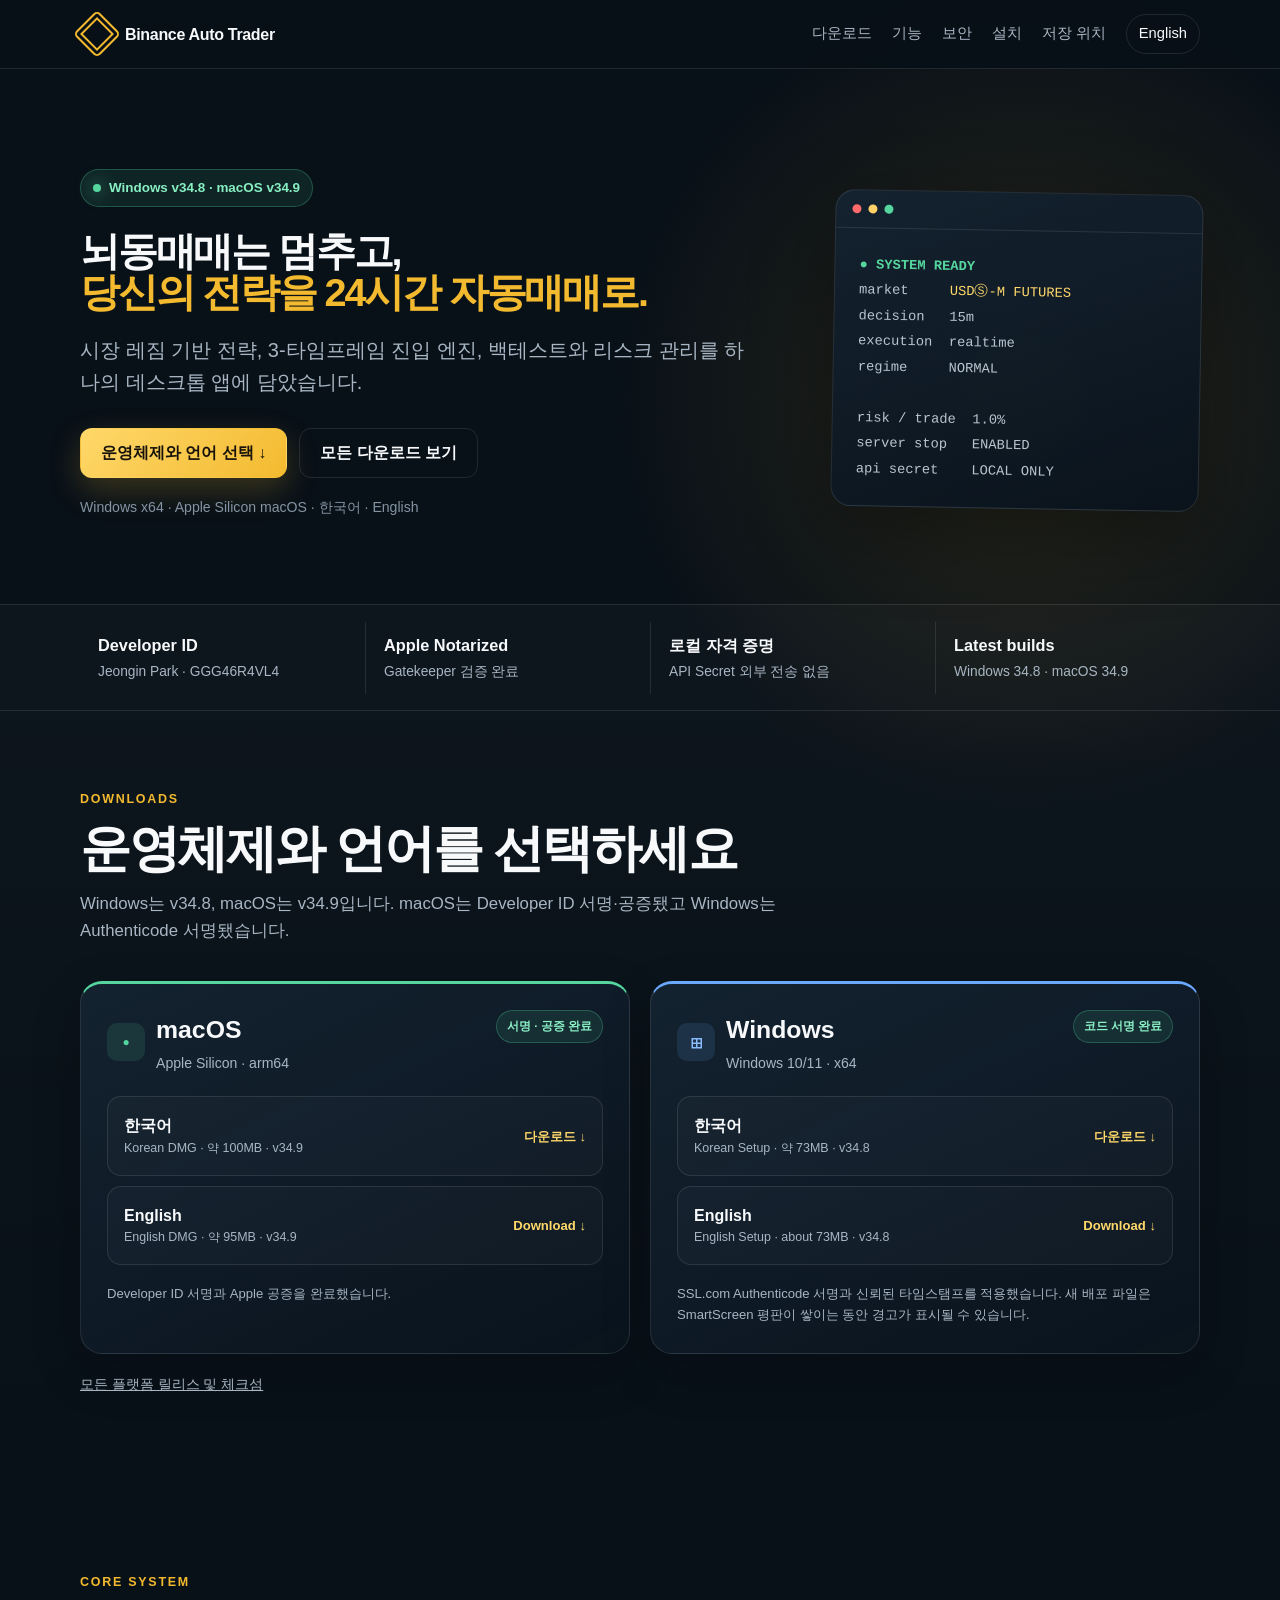
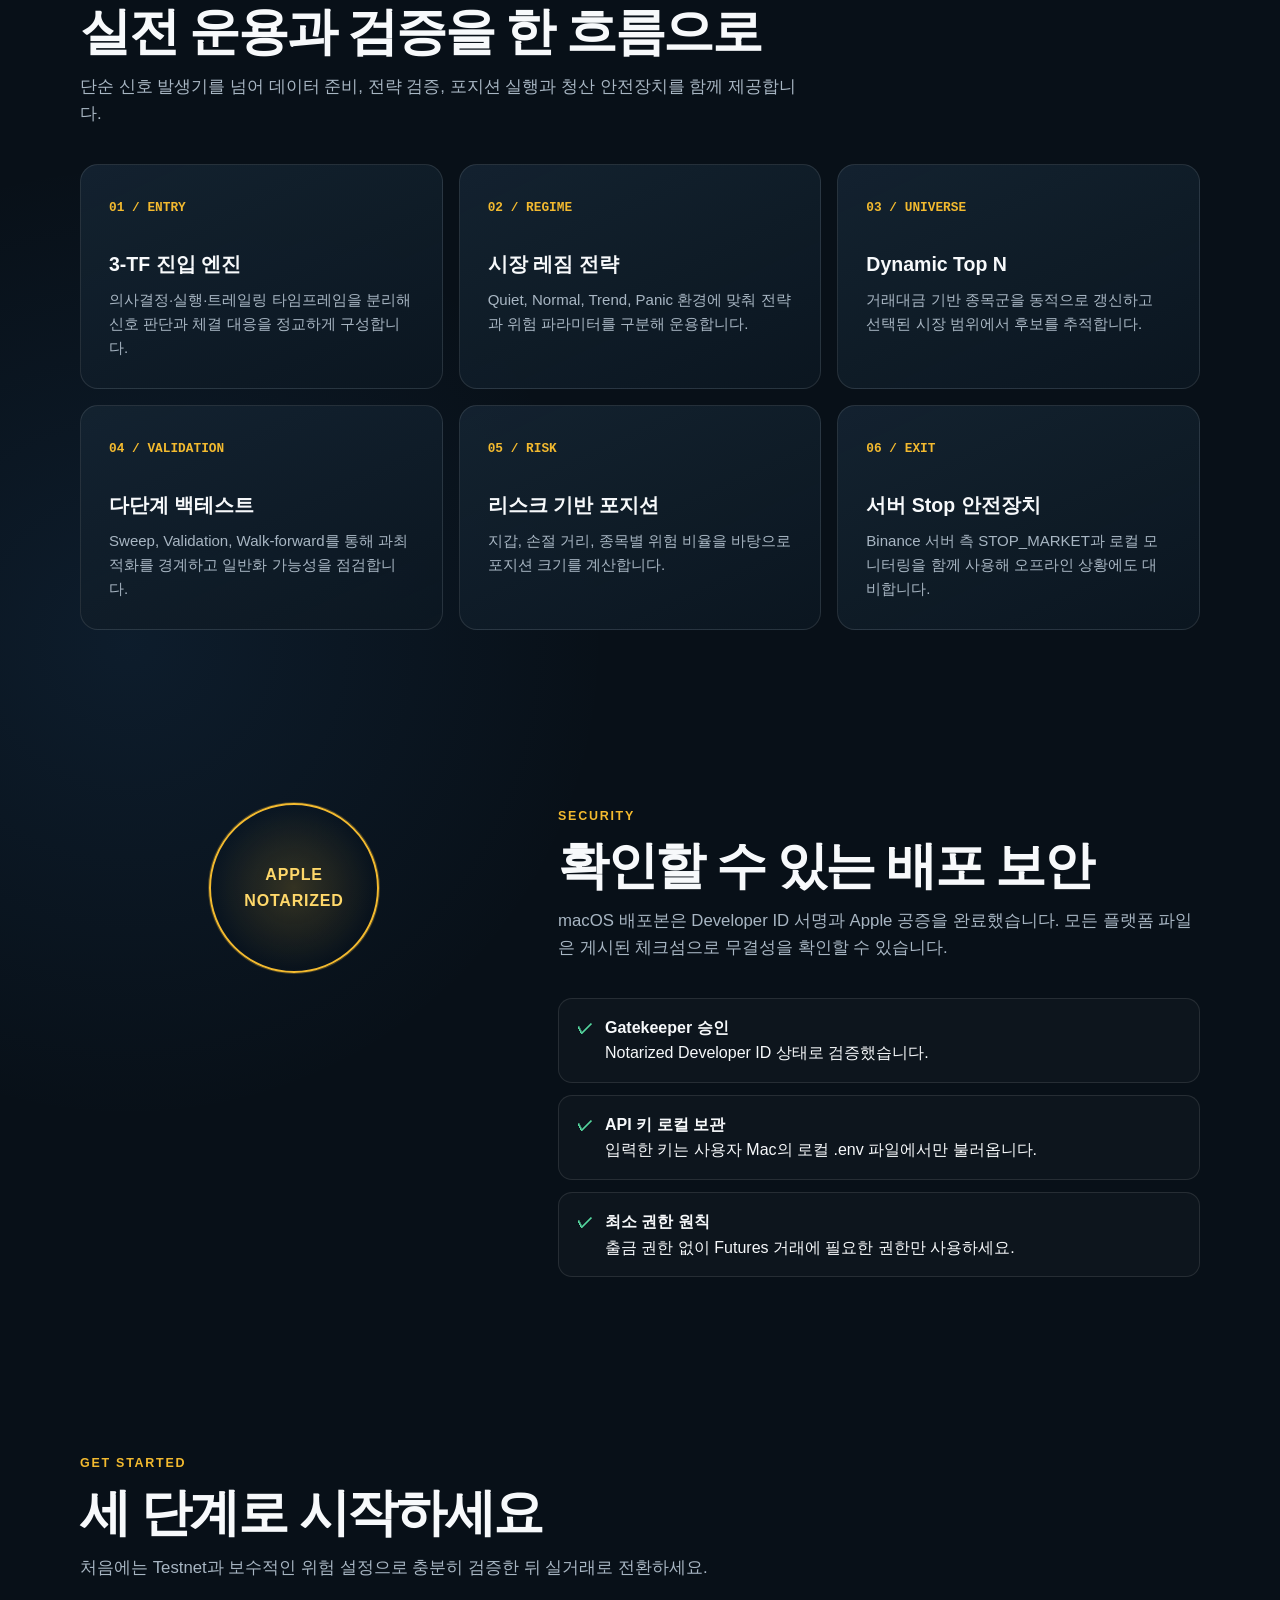
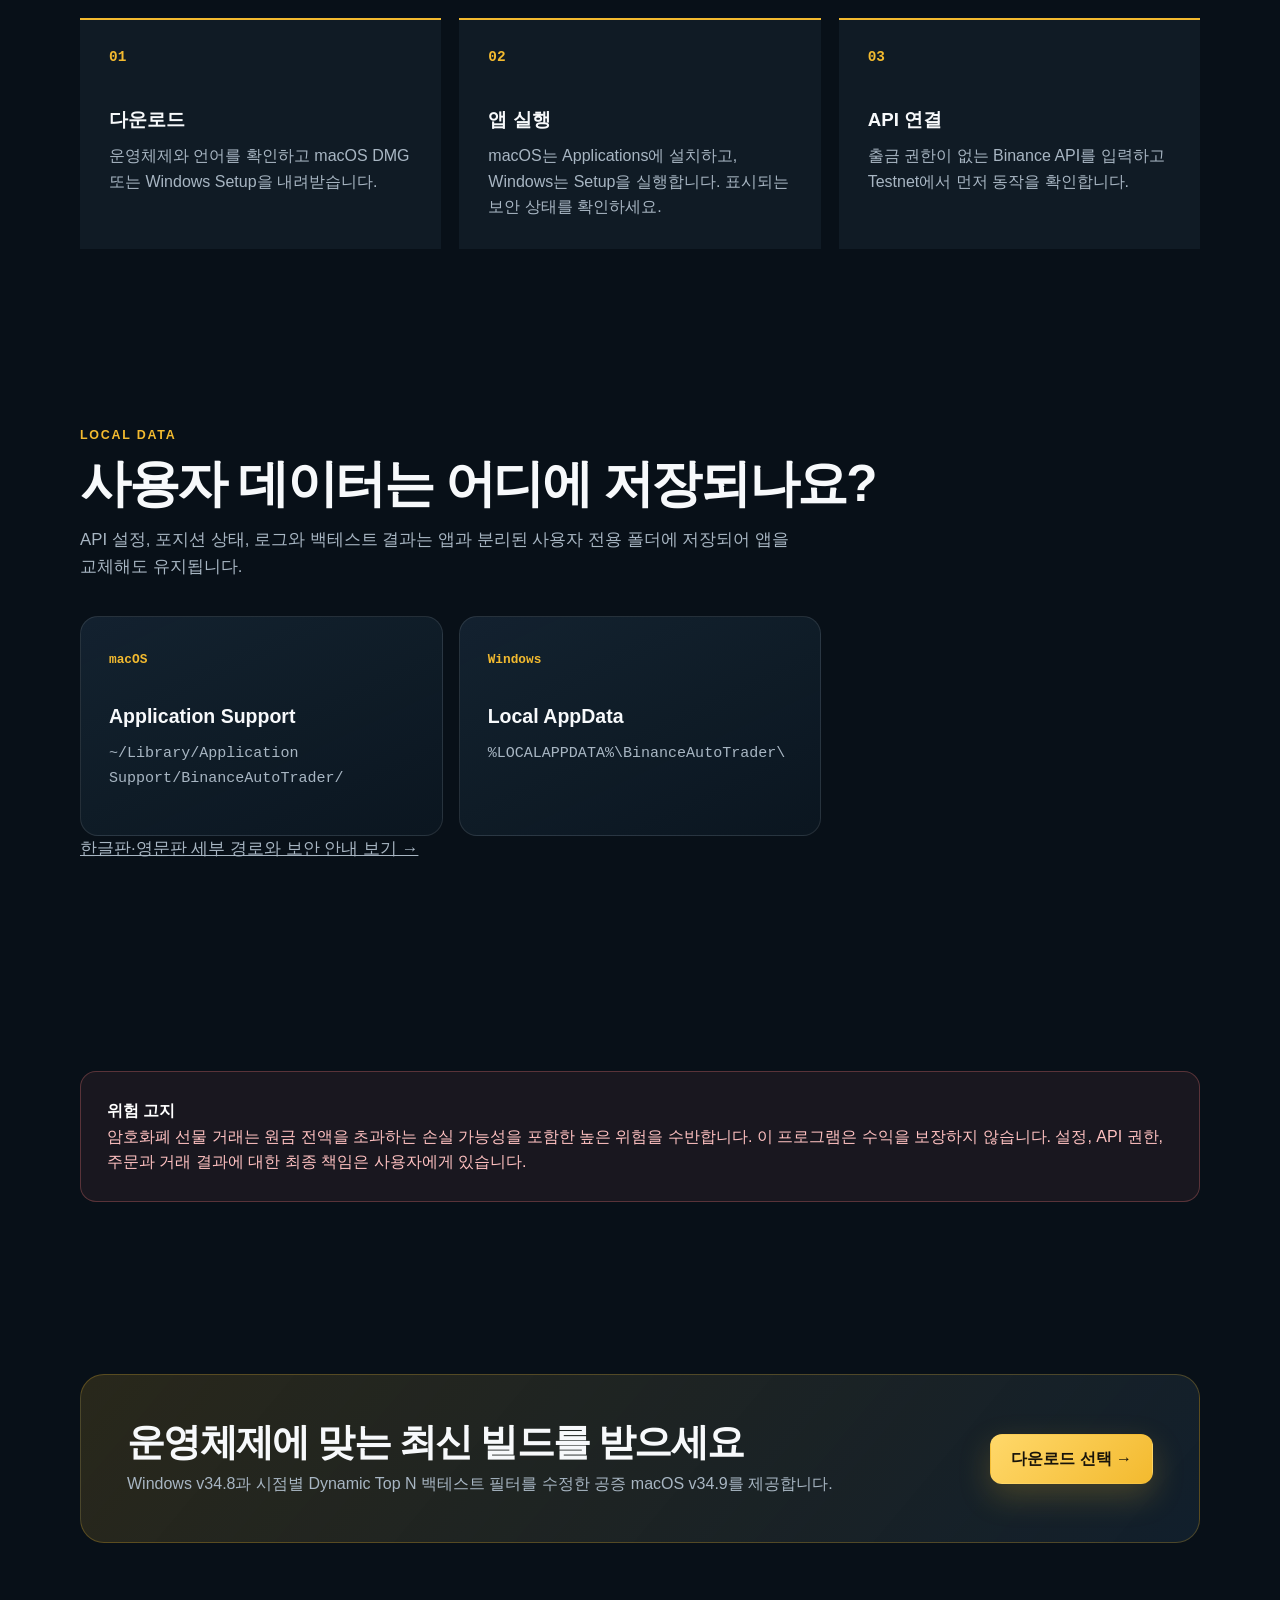
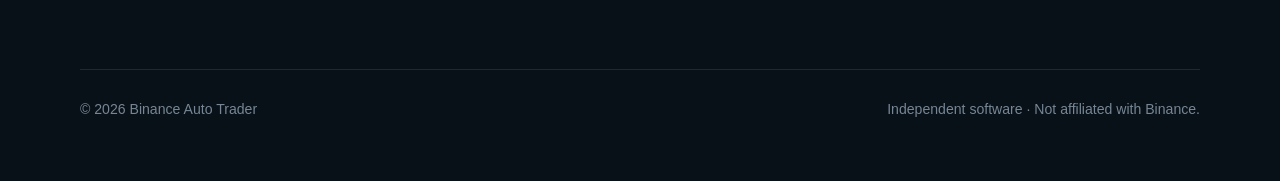
==== docs/index.html @ 6f9cfeb4 "Publish v34.9 macOS release metadata" ====
<!doctype html>
<html lang="ko">
<head>
  <meta charset="utf-8">
  <meta name="viewport" content="width=device-width,initial-scale=1">
  <meta name="description" content="Binance Auto Trader Windows v34.8과 Apple 공증 macOS v34.9를 한국어·영어 버전으로 다운로드하세요.">
  <meta name="theme-color" content="#081018">
  <title>Binance Auto Trader — Windows &amp; macOS</title>
  <link rel="stylesheet" href="styles.css">
</head>
<body>
  <nav class="nav" aria-label="주요 메뉴"><div class="wrap nav-inner">
    <a class="brand" href="#top"><span class="mark" aria-hidden="true"></span><span>Binance Auto Trader</span></a>
    <div class="nav-links"><a href="#downloads">다운로드</a><a href="#features">기능</a><a href="#security">보안</a><a href="#install">설치</a><a href="#storage">저장 위치</a><a class="lang" href="en/" lang="en">English</a></div>
  </div></nav>
  <main id="top">
    <header class="hero"><div class="wrap hero-grid">
      <div>
        <span class="eyebrow"><span class="dot"></span>Windows v34.8 · macOS v34.9</span>
        <h1><span class="headline-line">뇌동매매는 멈추고,</span><br><span class="gold headline-line">당신의 전략을 24시간 자동매매로.</span></h1>
        <p class="lead">시장 레짐 기반 전략, 3-타임프레임 진입 엔진, 백테스트와 리스크 관리를 하나의 데스크톱 앱에 담았습니다.</p>
        <div class="actions">
          <a class="button primary" href="#downloads">운영체제와 언어 선택 ↓</a>
          <a class="button" href="https://github.com/jump-david/binance-auto-trader/releases/latest">모든 다운로드 보기</a>
        </div>
        <p class="meta">Windows x64 · Apple Silicon macOS · 한국어 · English</p>
      </div>
      <div class="terminal" aria-label="자동매매 상태 예시">
        <div class="terminal-head"><i></i><i></i><i></i></div>
        <div class="terminal-body">
          <div><strong>● SYSTEM READY</strong></div>
          <div>market&nbsp;&nbsp;&nbsp;&nbsp; <span class="coin">USDⓈ-M FUTURES</span></div>
          <div>decision&nbsp;&nbsp; 15m</div><div>execution&nbsp; realtime</div><div>regime&nbsp;&nbsp;&nbsp;&nbsp; NORMAL</div><br>
          <div>risk / trade&nbsp; 1.0%</div><div>server stop&nbsp;&nbsp; ENABLED</div><div>api secret&nbsp;&nbsp;&nbsp; LOCAL ONLY</div>
        </div>
      </div>
    </div></header>
    <div class="trust"><div class="wrap trust-grid">
      <div class="trust-item"><b>Developer ID</b><span>Jeongin Park · GGG46R4VL4</span></div>
      <div class="trust-item"><b>Apple Notarized</b><span>Gatekeeper 검증 완료</span></div>
      <div class="trust-item"><b>로컬 자격 증명</b><span>API Secret 외부 전송 없음</span></div>
      <div class="trust-item"><b>Latest builds</b><span>Windows 34.8 · macOS 34.9</span></div>
    </div></div>
    <section id="downloads" class="downloads"><div class="wrap">
      <span class="section-kicker">Downloads</span><h2>운영체제와 언어를 선택하세요</h2>
      <p class="section-lead">Windows는 v34.8, macOS는 v34.9입니다. macOS는 Developer ID 서명·공증됐고 Windows는 Authenticode 서명됐습니다.</p>
      <div class="platform-grid">
        <article class="platform-card platform-macos">
          <div class="platform-heading"><div><span class="platform-icon" aria-hidden="true">●</span><h3>macOS</h3><p>Apple Silicon · arm64</p></div><span class="status-badge verified">서명 · 공증 완료</span></div>
          <div class="download-options">
            <a class="download-option" href="https://github.com/jump-david/binance-auto-trader/releases/download/v34.9/BinanceAutoTrader-v34.9-Korean-macOS-arm64.dmg"><span><b>한국어</b><small>Korean DMG · 약 100MB · v34.9</small></span><strong>다운로드 ↓</strong></a>
            <a class="download-option" href="https://github.com/jump-david/binance-auto-trader/releases/download/v34.9/BinanceAutoTrader-v34.9-English-macOS-arm64.dmg"><span><b>English</b><small>English DMG · 약 95MB · v34.9</small></span><strong>Download ↓</strong></a>
          </div>
          <p class="platform-note">Developer ID 서명과 Apple 공증을 완료했습니다.</p>
        </article>
        <article class="platform-card platform-windows">
          <div class="platform-heading"><div><span class="platform-icon windows" aria-hidden="true">⊞</span><h3>Windows</h3><p>Windows 10/11 · x64</p></div><span class="status-badge verified">코드 서명 완료</span></div>
          <div class="download-options">
            <a class="download-option" href="https://github.com/jump-david/binance-auto-trader/releases/download/v34.8/BinanceAutoTrader-v34.8-Korean-Windows-x64-Setup.exe"><span><b>한국어</b><small>Korean Setup · 약 73MB · v34.8</small></span><strong>다운로드 ↓</strong></a>
            <a class="download-option" href="https://github.com/jump-david/binance-auto-trader/releases/download/v34.8/BinanceAutoTrader-v34.8-English-Windows-x64-Setup.exe"><span><b>English</b><small>English Setup · about 73MB · v34.8</small></span><strong>Download ↓</strong></a>
          </div>
          <p class="platform-note">SSL.com Authenticode 서명과 신뢰된 타임스탬프를 적용했습니다. 새 배포 파일은 SmartScreen 평판이 쌓이는 동안 경고가 표시될 수 있습니다.</p>
        </article>
      </div>
      <div class="download-footer"><a href="https://github.com/jump-david/binance-auto-trader/releases">모든 플랫폼 릴리스 및 체크섬</a></div>
    </div></section>
    <section id="features"><div class="wrap">
      <span class="section-kicker">Core system</span><h2>실전 운용과 검증을 한 흐름으로</h2>
      <p class="section-lead">단순 신호 발생기를 넘어 데이터 준비, 전략 검증, 포지션 실행과 청산 안전장치를 함께 제공합니다.</p>
      <div class="cards">
        <article class="card"><span class="card-num">01 / ENTRY</span><h3>3-TF 진입 엔진</h3><p>의사결정·실행·트레일링 타임프레임을 분리해 신호 판단과 체결 대응을 정교하게 구성합니다.</p></article>
        <article class="card"><span class="card-num">02 / REGIME</span><h3>시장 레짐 전략</h3><p>Quiet, Normal, Trend, Panic 환경에 맞춰 전략과 위험 파라미터를 구분해 운용합니다.</p></article>
        <article class="card"><span class="card-num">03 / UNIVERSE</span><h3>Dynamic Top N</h3><p>거래대금 기반 종목군을 동적으로 갱신하고 선택된 시장 범위에서 후보를 추적합니다.</p></article>
        <article class="card"><span class="card-num">04 / VALIDATION</span><h3>다단계 백테스트</h3><p>Sweep, Validation, Walk-forward를 통해 과최적화를 경계하고 일반화 가능성을 점검합니다.</p></article>
        <article class="card"><span class="card-num">05 / RISK</span><h3>리스크 기반 포지션</h3><p>지갑, 손절 거리, 종목별 위험 비율을 바탕으로 포지션 크기를 계산합니다.</p></article>
        <article class="card"><span class="card-num">06 / EXIT</span><h3>서버 Stop 안전장치</h3><p>Binance 서버 측 STOP_MARKET과 로컬 모니터링을 함께 사용해 오프라인 상황에도 대비합니다.</p></article>
      </div>
    </div></section>
    <section id="security"><div class="wrap security">
      <div class="seal"><div class="seal-inner">APPLE<br>NOTARIZED</div></div>
      <div><span class="section-kicker">Security</span><h2>확인할 수 있는 배포 보안</h2><p class="section-lead">macOS 배포본은 Developer ID 서명과 Apple 공증을 완료했습니다. 모든 플랫폼 파일은 게시된 체크섬으로 무결성을 확인할 수 있습니다.</p>
        <div class="check-list">
          <div class="check"><b>✓</b><div><strong>Gatekeeper 승인</strong><br><span>Notarized Developer ID 상태로 검증했습니다.</span></div></div>
          <div class="check"><b>✓</b><div><strong>API 키 로컬 보관</strong><br><span>입력한 키는 사용자 Mac의 로컬 .env 파일에서만 불러옵니다.</span></div></div>
          <div class="check"><b>✓</b><div><strong>최소 권한 원칙</strong><br><span>출금 권한 없이 Futures 거래에 필요한 권한만 사용하세요.</span></div></div>
        </div>
      </div>
    </div></section>
    <section id="install"><div class="wrap">
      <span class="section-kicker">Get started</span><h2>세 단계로 시작하세요</h2><p class="section-lead">처음에는 Testnet과 보수적인 위험 설정으로 충분히 검증한 뒤 실거래로 전환하세요.</p>
      <div class="steps">
        <article class="step"><h3>다운로드</h3><p>운영체제와 언어를 확인하고 macOS DMG 또는 Windows Setup을 내려받습니다.</p></article>
        <article class="step"><h3>앱 실행</h3><p>macOS는 Applications에 설치하고, Windows는 Setup을 실행합니다. 표시되는 보안 상태를 확인하세요.</p></article>
        <article class="step"><h3>API 연결</h3><p>출금 권한이 없는 Binance API를 입력하고 Testnet에서 먼저 동작을 확인합니다.</p></article>
      </div>
    </div></section>
    <section id="storage"><div class="wrap"><span class="section-kicker">Local data</span><h2>사용자 데이터는 어디에 저장되나요?</h2><p class="section-lead">API 설정, 포지션 상태, 로그와 백테스트 결과는 앱과 분리된 사용자 전용 폴더에 저장되어 앱을 교체해도 유지됩니다.</p><div class="cards"><article class="card"><span class="card-num">macOS</span><h3>Application Support</h3><p><code>~/Library/Application Support/BinanceAutoTrader/</code></p></article><article class="card"><span class="card-num">Windows</span><h3>Local AppData</h3><p><code>%LOCALAPPDATA%\BinanceAutoTrader\</code></p></article></div><p class="section-lead"><a href="https://github.com/jump-david/binance-auto-trader/blob/main/STORAGE_GUIDE.md">한글판·영문판 세부 경로와 보안 안내 보기 →</a></p></div></section>
    <section><div class="wrap"><div class="warning"><b>위험 고지</b><br>암호화폐 선물 거래는 원금 전액을 초과하는 손실 가능성을 포함한 높은 위험을 수반합니다. 이 프로그램은 수익을 보장하지 않습니다. 설정, API 권한, 주문과 거래 결과에 대한 최종 책임은 사용자에게 있습니다.</div></div></section>
    <section><div class="wrap cta"><div><h2>운영체제에 맞는 최신 빌드를 받으세요</h2><p>Windows v34.8과 시점별 Dynamic Top N 백테스트 필터를 수정한 공증 macOS v34.9를 제공합니다.</p></div><a class="button primary" href="#downloads">다운로드 선택 →</a></div></section>
  </main>
  <footer><div class="wrap footer-inner"><span>© 2026 Binance Auto Trader</span><span>Independent software · Not affiliated with Binance.</span></div></footer>
</body></html>
---- docs/styles.css ----
:root {
  --bg: #081018;
  --surface: #101b25;
  --surface-2: #142331;
  --line: rgba(255,255,255,.10);
  --text: #f7f9fb;
  --muted: #a8b6c3;
  --gold: #f3ba2f;
  --gold-2: #ffd86a;
  --green: #55d69e;
  --danger: #ff7b7b;
  --shadow: 0 24px 80px rgba(0,0,0,.35);
}
* { box-sizing: border-box; }
html { scroll-behavior: smooth; }
body {
  margin: 0;
  background:
    radial-gradient(circle at 80% 8%, rgba(243,186,47,.14), transparent 26rem),
    radial-gradient(circle at 10% 45%, rgba(60,140,220,.10), transparent 30rem),
    var(--bg);
  color: var(--text);
  font-family: Inter, Pretendard, -apple-system, BlinkMacSystemFont, "Segoe UI", sans-serif;
  line-height: 1.6;
}
a { color: inherit; }
.wrap { width: min(1120px, calc(100% - 40px)); margin: 0 auto; }
.nav {
  position: sticky; top: 0; z-index: 20;
  backdrop-filter: blur(18px);
  background: rgba(8,16,24,.78);
  border-bottom: 1px solid var(--line);
}
.nav-inner { min-height: 68px; display: flex; align-items: center; justify-content: space-between; gap: 24px; }
.brand { display: flex; align-items: center; gap: 11px; text-decoration: none; font-weight: 800; letter-spacing: -.02em; }
.mark { width: 34px; height: 34px; display: grid; place-items: center; transform: rotate(45deg); border: 7px double var(--gold); border-radius: 5px; }
.brand span:last-child { transform: translateY(1px); }
.nav-links { display: flex; align-items: center; gap: 20px; color: var(--muted); font-size: .92rem; }
.nav-links a { text-decoration: none; }
.nav-links a:hover { color: var(--text); }
.lang { padding: 7px 12px; border: 1px solid var(--line); border-radius: 999px; color: var(--text) !important; }
.hero { padding: 100px 0 72px; }
.hero-grid { display: grid; grid-template-columns: 1.3fr .7fr; align-items: center; gap: 70px; }
.eyebrow { display: inline-flex; align-items: center; gap: 8px; padding: 7px 12px; border-radius: 999px; background: rgba(85,214,158,.10); border: 1px solid rgba(85,214,158,.28); color: #87efc2; font-weight: 700; font-size: .84rem; }
.dot { width: 8px; height: 8px; border-radius: 50%; background: var(--green); box-shadow: 0 0 18px var(--green); }
h1 { max-width: 760px; margin: 24px 0 20px; font-size: clamp(1.9rem, 3.1vw, 2.7rem); line-height: 1.05; letter-spacing: -.055em; }
.headline-line { white-space: nowrap; }
.gold { color: var(--gold); }
.lead { max-width: 670px; margin: 0 0 30px; color: var(--muted); font-size: clamp(1.05rem, 2vw, 1.25rem); }
.actions { display: flex; flex-wrap: wrap; gap: 12px; }
.button { display: inline-flex; align-items: center; justify-content: center; gap: 9px; min-height: 50px; padding: 0 20px; border-radius: 12px; border: 1px solid var(--line); text-decoration: none; font-weight: 800; transition: transform .18s ease, border-color .18s ease; }
.button:hover { transform: translateY(-2px); border-color: rgba(255,255,255,.28); }
.button.primary { background: linear-gradient(135deg, var(--gold-2), var(--gold)); color: #17130a; border-color: transparent; box-shadow: 0 12px 32px rgba(243,186,47,.22); }
.meta { margin-top: 18px; color: #8494a3; font-size: .88rem; }
.terminal { border: 1px solid var(--line); border-radius: 20px; background: linear-gradient(160deg, rgba(20,35,49,.95), rgba(10,19,28,.95)); box-shadow: var(--shadow); overflow: hidden; transform: rotate(1deg); }
.terminal-head { display: flex; align-items: center; gap: 7px; padding: 14px 16px; border-bottom: 1px solid var(--line); }
.terminal-head i { width: 9px; height: 9px; border-radius: 50%; background: #526270; }
.terminal-head i:first-child { background: #ff6b6b; }
.terminal-head i:nth-child(2) { background: #ffd166; }
.terminal-head i:nth-child(3) { background: #55d69e; }
.terminal-body { padding: 24px; color: #b8c5d0; font: 500 .86rem/1.85 ui-monospace, SFMono-Regular, Menlo, monospace; }
.terminal-body strong { color: var(--green); }
.terminal-body .coin { color: var(--gold-2); }
.trust { border-block: 1px solid var(--line); background: rgba(255,255,255,.018); }
.trust-grid { min-height: 105px; display: grid; grid-template-columns: repeat(4,1fr); align-items: center; gap: 20px; }
.trust-item { padding: 10px 18px; border-left: 1px solid var(--line); }
.trust-item:first-child { border-left: 0; }
.trust-item b { display: block; font-size: 1.02rem; }
.trust-item span { color: var(--muted); font-size: .86rem; }
section { padding: 86px 0; }
.downloads { padding-top: 74px; background: linear-gradient(180deg, rgba(255,255,255,.018), transparent); }
.platform-grid { display: grid; grid-template-columns: repeat(2, minmax(0, 1fr)); gap: 20px; }
.platform-card { padding: 26px; border: 1px solid var(--line); border-radius: 22px; background: linear-gradient(155deg, rgba(20,35,49,.98), rgba(10,20,29,.94)); box-shadow: 0 18px 50px rgba(0,0,0,.2); }
.platform-macos { border-top: 3px solid var(--green); }
.platform-windows { border-top: 3px solid #69a9ff; }
.platform-heading { display: flex; align-items: flex-start; justify-content: space-between; gap: 16px; margin-bottom: 22px; }
.platform-heading > div { display: grid; grid-template-columns: auto 1fr; column-gap: 11px; align-items: center; }
.platform-heading h3 { margin: 0; font-size: 1.55rem; }
.platform-heading p { grid-column: 2; margin: 2px 0 0; color: var(--muted); font-size: .88rem; }
.platform-icon { display: grid; place-items: center; width: 38px; height: 38px; grid-row: 1 / 3; border-radius: 10px; background: rgba(85,214,158,.12); color: var(--green); font-size: .75rem; }
.platform-icon.windows { background: rgba(105,169,255,.12); color: #89bcff; font-size: 1.5rem; }
.status-badge { flex: none; padding: 6px 10px; border-radius: 999px; font-size: .73rem; font-weight: 900; white-space: nowrap; }
.status-badge.verified { color: #8cf1c6; background: rgba(85,214,158,.10); border: 1px solid rgba(85,214,158,.28); }
.status-badge.unsigned { color: #ffd0a3; background: rgba(255,159,67,.10); border: 1px solid rgba(255,159,67,.30); }
.download-options { display: grid; gap: 10px; }
.download-option { display: flex; align-items: center; justify-content: space-between; gap: 18px; padding: 16px; border: 1px solid var(--line); border-radius: 14px; background: rgba(255,255,255,.025); text-decoration: none; transition: transform .18s ease, border-color .18s ease, background .18s ease; }
.download-option:hover { transform: translateY(-2px); border-color: rgba(243,186,47,.48); background: rgba(243,186,47,.055); }
.download-option span { display: grid; }
.download-option b { font-size: 1rem; }
.download-option small { color: var(--muted); font-size: .78rem; }
.download-option strong { color: var(--gold-2); font-size: .82rem; white-space: nowrap; }
.platform-note { min-height: 44px; margin: 18px 0 0; color: var(--muted); font-size: .82rem; }
.platform-note.warning-note { color: #ffc792; }
.download-footer { display: flex; flex-wrap: wrap; gap: 10px 22px; margin-top: 20px; color: var(--muted); font-size: .86rem; }
.download-footer a:hover { color: var(--text); }
.section-kicker { color: var(--gold); text-transform: uppercase; letter-spacing: .14em; font-size: .78rem; font-weight: 900; }
h2 { margin: 10px 0 15px; font-size: clamp(2rem, 4vw, 3.4rem); line-height: 1.08; letter-spacing: -.045em; }
.section-lead { max-width: 720px; margin: 0 0 36px; color: var(--muted); font-size: 1.05rem; }
.cards { display: grid; grid-template-columns: repeat(3, 1fr); gap: 16px; }
.card { min-height: 220px; padding: 28px; border: 1px solid var(--line); border-radius: 18px; background: linear-gradient(155deg, rgba(20,35,49,.95), rgba(12,23,33,.90)); }
.card-num { color: var(--gold); font: 800 .8rem ui-monospace, monospace; }
.card h3 { margin: 30px 0 8px; font-size: 1.22rem; }
.card p { margin: 0; color: var(--muted); font-size: .94rem; }
.security { display: grid; grid-template-columns: .8fr 1.2fr; gap: 50px; align-items: start; }
.seal { aspect-ratio: 1; max-width: 320px; display: grid; place-items: center; margin: 0 auto; border-radius: 50%; border: 1px solid rgba(243,186,47,.28); background: radial-gradient(circle, rgba(243,186,47,.18), transparent 68%); }
.seal-inner { width: 170px; height: 170px; display: grid; place-items: center; border: 2px solid var(--gold); border-radius: 50%; text-align: center; color: var(--gold-2); font-weight: 900; letter-spacing: .05em; }
.check-list { display: grid; gap: 12px; margin-top: 28px; }
.check { display: flex; align-items: flex-start; gap: 12px; padding: 16px 18px; border: 1px solid var(--line); border-radius: 14px; background: rgba(255,255,255,.025); }
.check b { color: var(--green); }
.steps { counter-reset: step; display: grid; grid-template-columns: repeat(3,1fr); gap: 18px; }
.step { position: relative; padding: 29px; border-top: 2px solid var(--gold); background: var(--surface); }
.step:before { counter-increment: step; content: "0" counter(step); display: block; margin-bottom: 40px; color: var(--gold); font: 800 .9rem ui-monospace, monospace; }
.step h3 { margin: 0 0 8px; }
.step p { margin: 0; color: var(--muted); }
.warning { padding: 26px; border: 1px solid rgba(255,123,123,.28); border-radius: 16px; background: rgba(255,123,123,.07); color: #ffc1c1; }
.warning b { color: #fff; }
.cta { padding: 46px; border: 1px solid rgba(243,186,47,.25); border-radius: 24px; background: linear-gradient(130deg, rgba(243,186,47,.14), rgba(20,35,49,.8)); display: flex; align-items: center; justify-content: space-between; gap: 30px; }
.cta h2 { margin: 0 0 8px; font-size: clamp(1.8rem,3vw,2.8rem); }
.cta p { margin: 0; color: var(--muted); }
footer { padding: 40px 0 60px; color: #768694; font-size: .88rem; }
.footer-inner { display: flex; justify-content: space-between; gap: 20px; border-top: 1px solid var(--line); padding-top: 28px; }
@media (max-width: 820px) {
  .nav-links a:not(.lang) { display: none; }
  .hero { padding-top: 72px; }
  h1 { font-size: clamp(1.6rem, 5vw, 2.4rem); }
  .hero-grid, .security, .platform-grid { grid-template-columns: 1fr; }
  .hero-grid { gap: 48px; }
  .terminal { max-width: 540px; }
  .trust-grid { grid-template-columns: repeat(2,1fr); padding: 18px 0; }
  .trust-item:nth-child(3) { border-left: 0; }
  .cards, .steps { grid-template-columns: 1fr; }
  .seal { max-width: 260px; }
  .cta, .footer-inner { align-items: flex-start; flex-direction: column; }
}
@media (max-width: 480px) {
  .wrap { width: min(100% - 26px, 1120px); }
  h1 { font-size: clamp(1rem, 4.9vw, 1.5rem); }
  .actions .button { width: 100%; }
  .platform-heading { display: grid; }
  .status-badge { justify-self: start; }
  .download-option { align-items: flex-start; flex-direction: column; gap: 8px; }
  .trust-grid { grid-template-columns: 1fr; }
  .trust-item, .trust-item:nth-child(3) { border-left: 0; border-top: 1px solid var(--line); }
  .trust-item:first-child { border-top: 0; }
  section { padding: 66px 0; }
  .cta { padding: 28px; }
}
@media (prefers-reduced-motion: reduce) { html { scroll-behavior: auto; } * { transition: none !important; } }
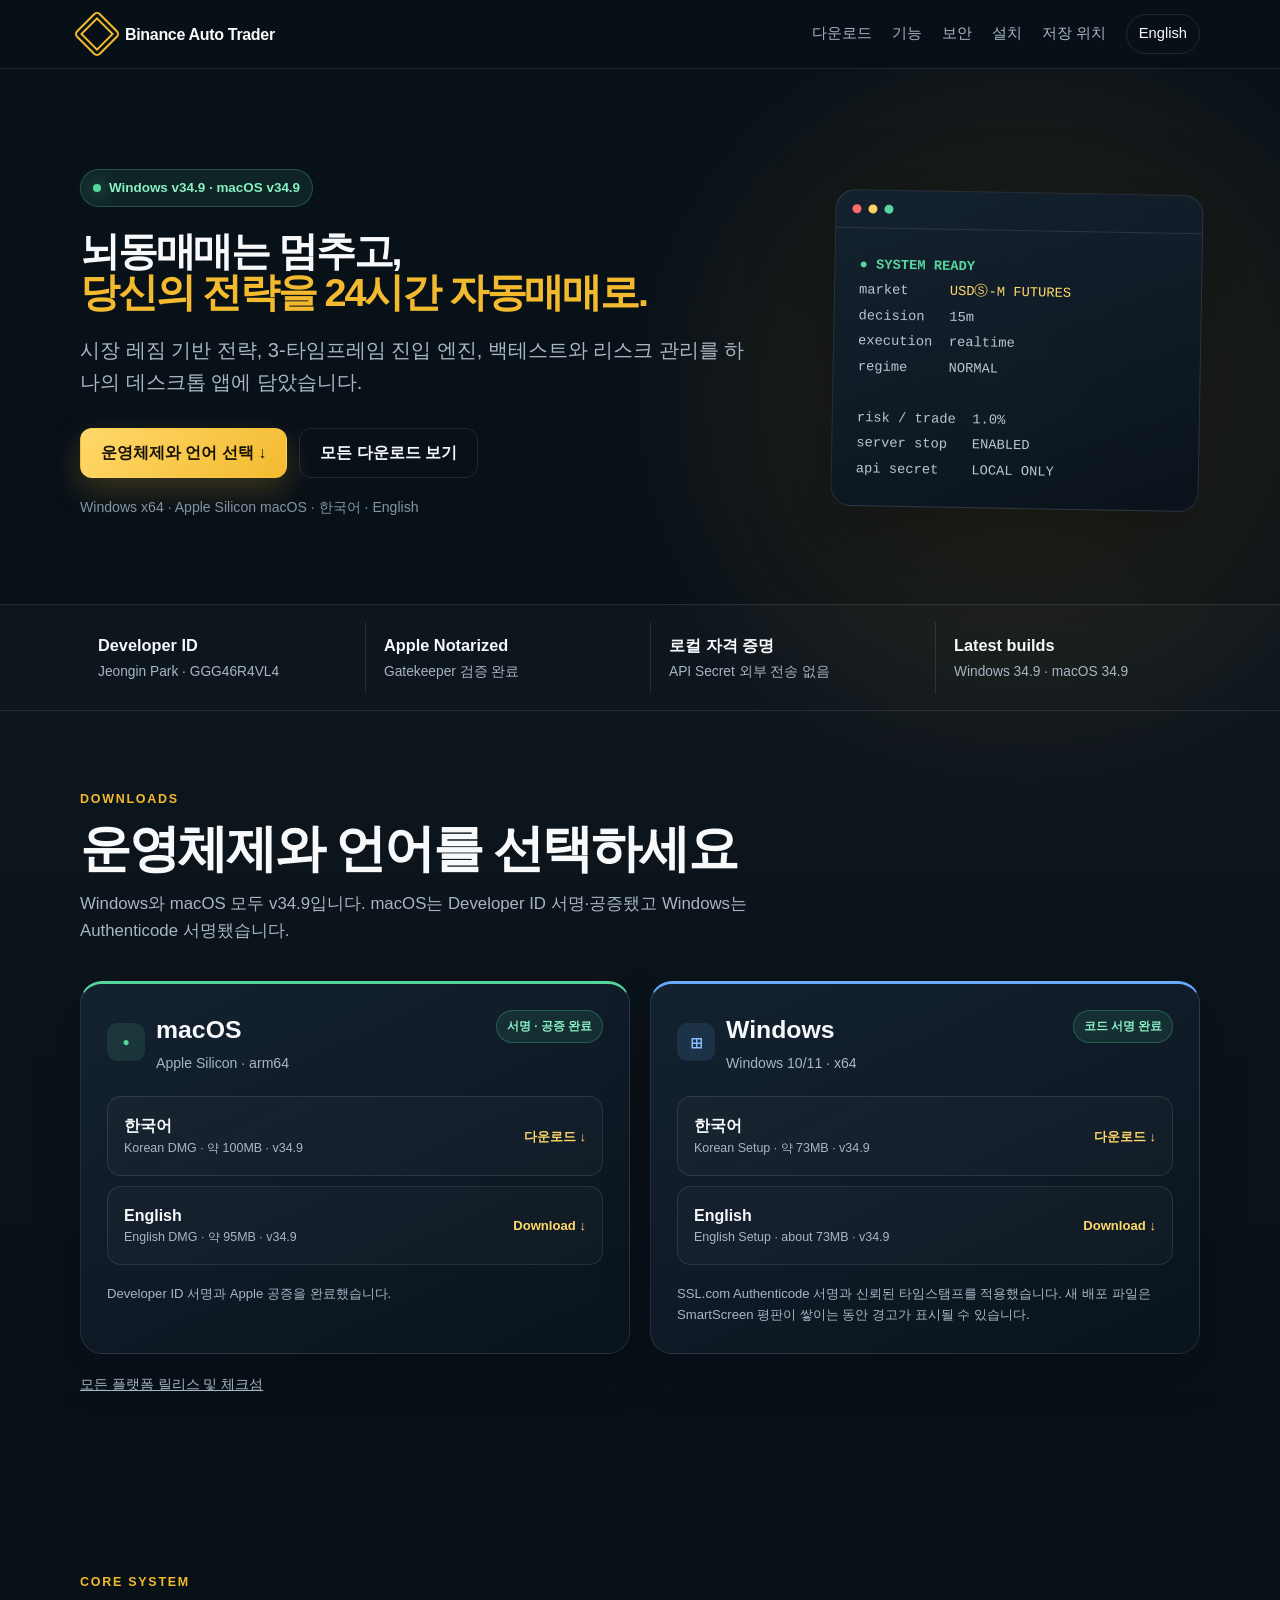
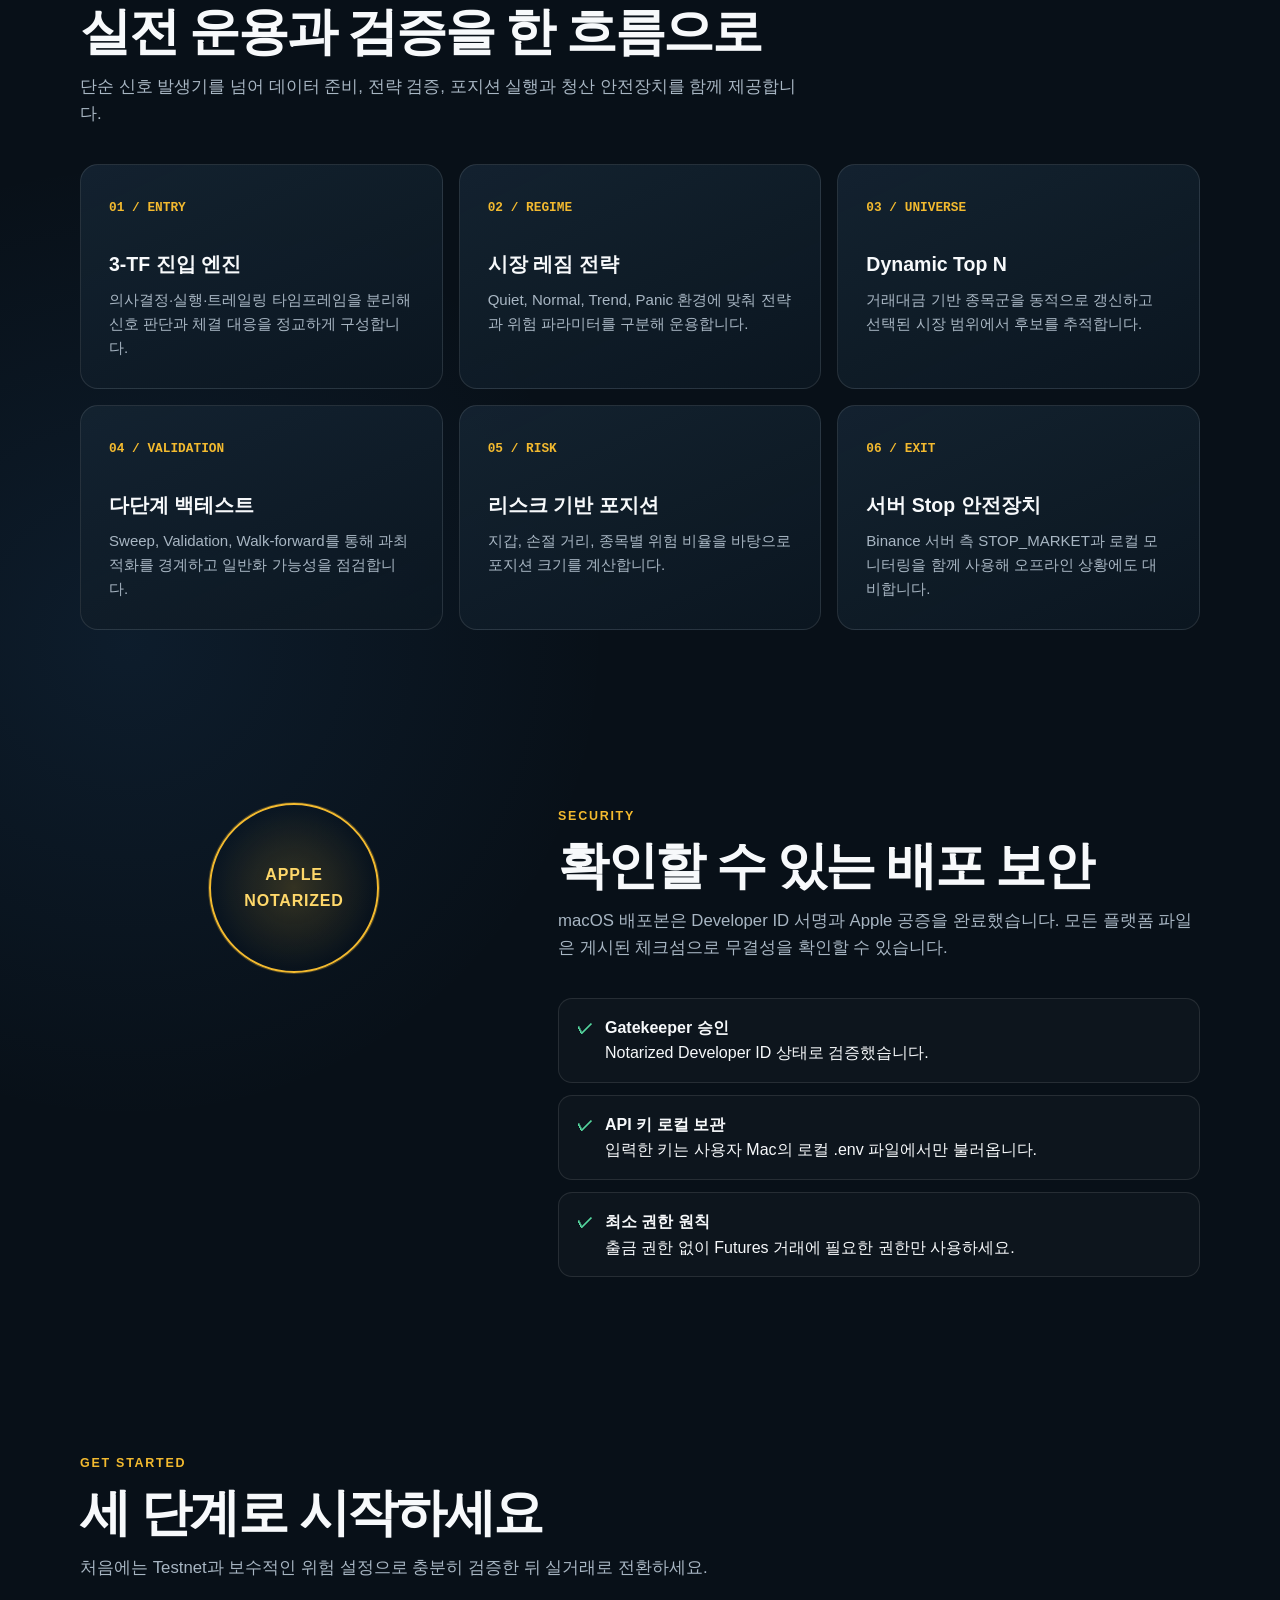
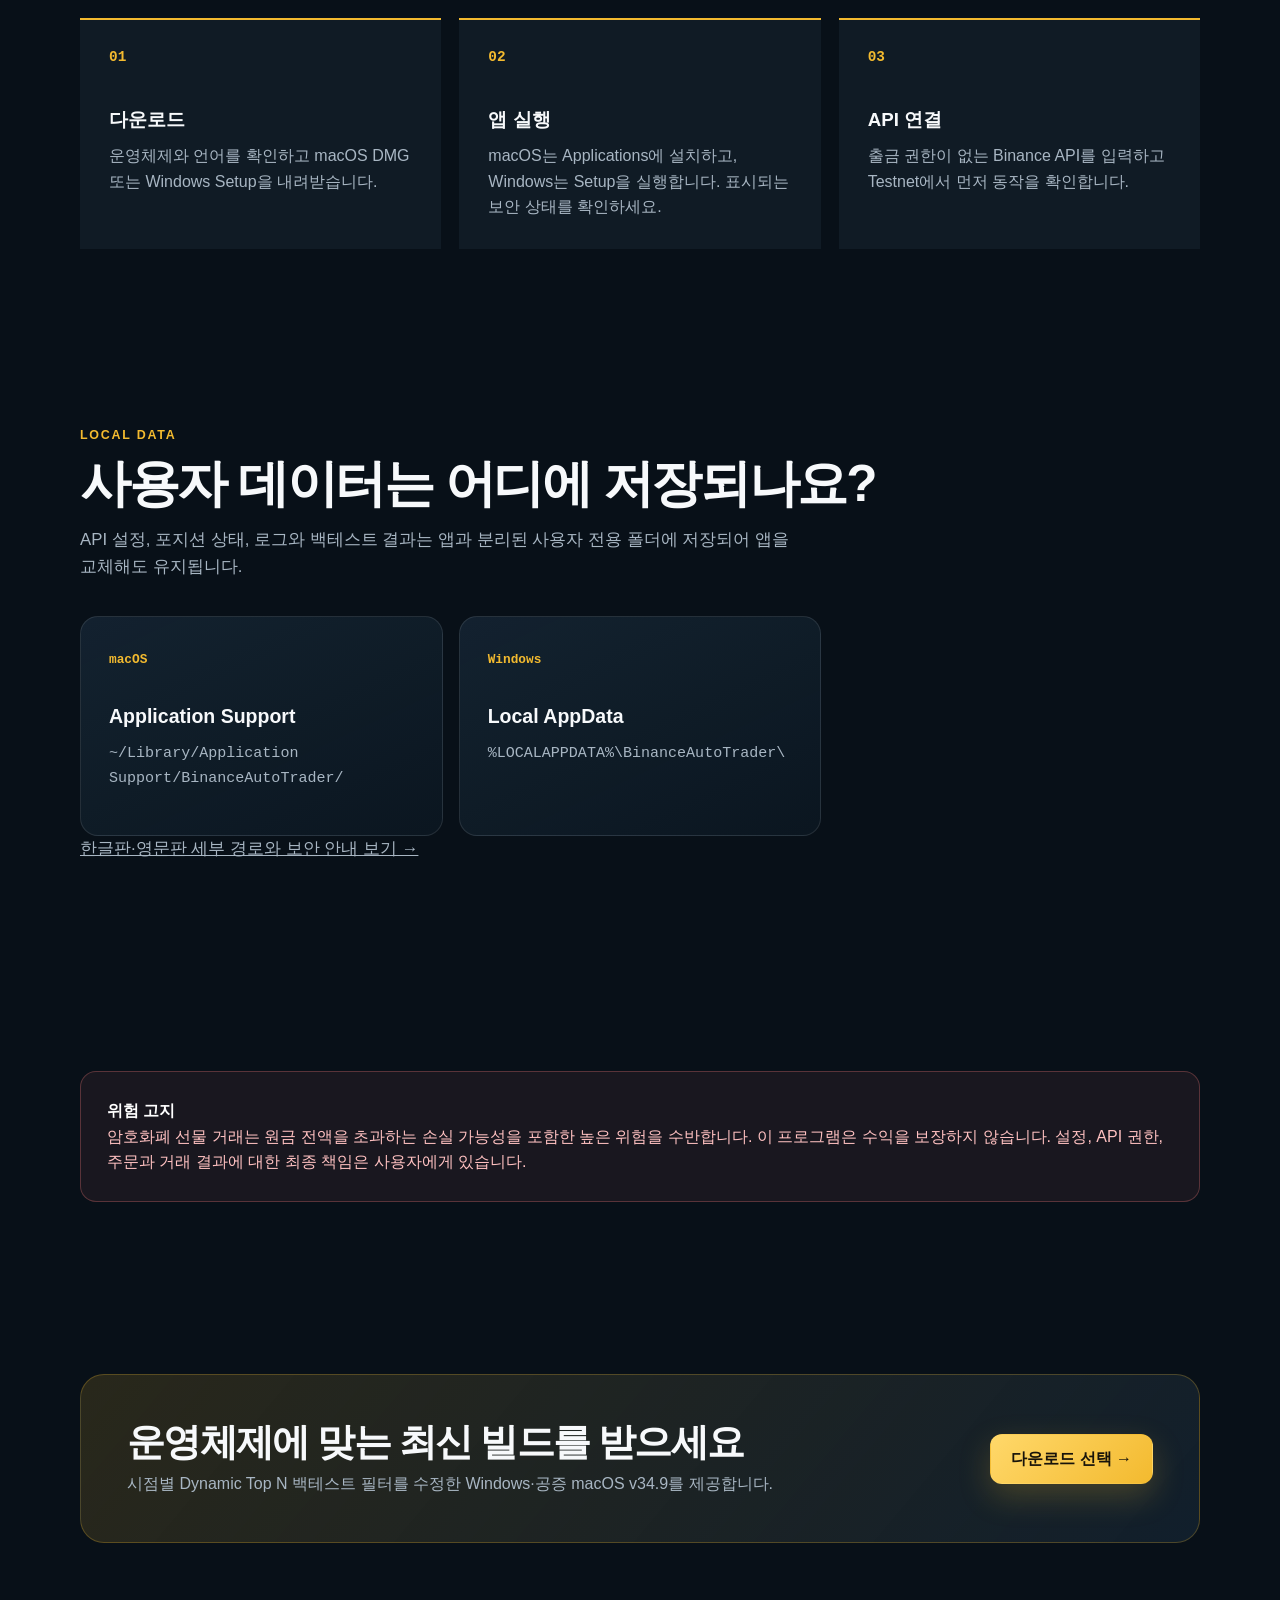
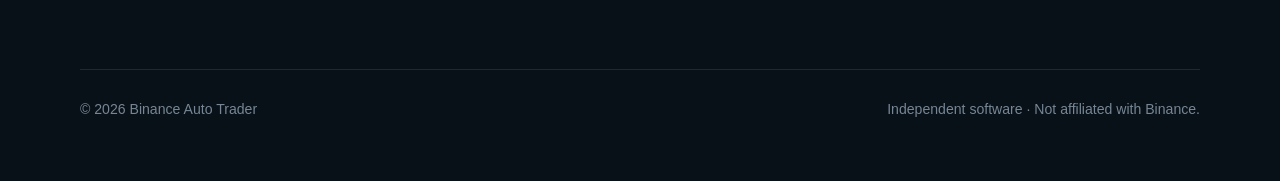
==== commit fa89c18a: "Publish v34.9 Windows downloads" ====
--- a/docs/index.html
+++ b/docs/index.html
@@ -3,7 +3,7 @@
 <head>
   <meta charset="utf-8">
   <meta name="viewport" content="width=device-width,initial-scale=1">
-  <meta name="description" content="Binance Auto Trader Windows v34.8과 Apple 공증 macOS v34.9를 한국어·영어 버전으로 다운로드하세요.">
+  <meta name="description" content="Binance Auto Trader Windows v34.9와 Apple 공증 macOS v34.9를 한국어·영어 버전으로 다운로드하세요.">
   <meta name="theme-color" content="#081018">
   <title>Binance Auto Trader — Windows &amp; macOS</title>
   <link rel="stylesheet" href="styles.css">
@@ -16,7 +16,7 @@
   <main id="top">
     <header class="hero"><div class="wrap hero-grid">
       <div>
-        <span class="eyebrow"><span class="dot"></span>Windows v34.8 · macOS v34.9</span>
+        <span class="eyebrow"><span class="dot"></span>Windows v34.9 · macOS v34.9</span>
         <h1><span class="headline-line">뇌동매매는 멈추고,</span><br><span class="gold headline-line">당신의 전략을 24시간 자동매매로.</span></h1>
         <p class="lead">시장 레짐 기반 전략, 3-타임프레임 진입 엔진, 백테스트와 리스크 관리를 하나의 데스크톱 앱에 담았습니다.</p>
         <div class="actions">
@@ -39,11 +39,11 @@
       <div class="trust-item"><b>Developer ID</b><span>Jeongin Park · GGG46R4VL4</span></div>
       <div class="trust-item"><b>Apple Notarized</b><span>Gatekeeper 검증 완료</span></div>
       <div class="trust-item"><b>로컬 자격 증명</b><span>API Secret 외부 전송 없음</span></div>
-      <div class="trust-item"><b>Latest builds</b><span>Windows 34.8 · macOS 34.9</span></div>
+      <div class="trust-item"><b>Latest builds</b><span>Windows 34.9 · macOS 34.9</span></div>
     </div></div>
     <section id="downloads" class="downloads"><div class="wrap">
       <span class="section-kicker">Downloads</span><h2>운영체제와 언어를 선택하세요</h2>
-      <p class="section-lead">Windows는 v34.8, macOS는 v34.9입니다. macOS는 Developer ID 서명·공증됐고 Windows는 Authenticode 서명됐습니다.</p>
+      <p class="section-lead">Windows와 macOS 모두 v34.9입니다. macOS는 Developer ID 서명·공증됐고 Windows는 Authenticode 서명됐습니다.</p>
       <div class="platform-grid">
         <article class="platform-card platform-macos">
           <div class="platform-heading"><div><span class="platform-icon" aria-hidden="true">●</span><h3>macOS</h3><p>Apple Silicon · arm64</p></div><span class="status-badge verified">서명 · 공증 완료</span></div>
@@ -56,8 +56,8 @@
         <article class="platform-card platform-windows">
           <div class="platform-heading"><div><span class="platform-icon windows" aria-hidden="true">⊞</span><h3>Windows</h3><p>Windows 10/11 · x64</p></div><span class="status-badge verified">코드 서명 완료</span></div>
           <div class="download-options">
-            <a class="download-option" href="https://github.com/jump-david/binance-auto-trader/releases/download/v34.8/BinanceAutoTrader-v34.8-Korean-Windows-x64-Setup.exe"><span><b>한국어</b><small>Korean Setup · 약 73MB · v34.8</small></span><strong>다운로드 ↓</strong></a>
-            <a class="download-option" href="https://github.com/jump-david/binance-auto-trader/releases/download/v34.8/BinanceAutoTrader-v34.8-English-Windows-x64-Setup.exe"><span><b>English</b><small>English Setup · about 73MB · v34.8</small></span><strong>Download ↓</strong></a>
+            <a class="download-option" href="https://github.com/jump-david/binance-auto-trader/releases/download/v34.9/BinanceAutoTrader-v34.9-Korean-Windows-x64-Setup.exe"><span><b>한국어</b><small>Korean Setup · 약 73MB · v34.9</small></span><strong>다운로드 ↓</strong></a>
+            <a class="download-option" href="https://github.com/jump-david/binance-auto-trader/releases/download/v34.9/BinanceAutoTrader-v34.9-English-Windows-x64-Setup.exe"><span><b>English</b><small>English Setup · about 73MB · v34.9</small></span><strong>Download ↓</strong></a>
           </div>
           <p class="platform-note">SSL.com Authenticode 서명과 신뢰된 타임스탬프를 적용했습니다. 새 배포 파일은 SmartScreen 평판이 쌓이는 동안 경고가 표시될 수 있습니다.</p>
         </article>
@@ -96,7 +96,7 @@
     </div></section>
     <section id="storage"><div class="wrap"><span class="section-kicker">Local data</span><h2>사용자 데이터는 어디에 저장되나요?</h2><p class="section-lead">API 설정, 포지션 상태, 로그와 백테스트 결과는 앱과 분리된 사용자 전용 폴더에 저장되어 앱을 교체해도 유지됩니다.</p><div class="cards"><article class="card"><span class="card-num">macOS</span><h3>Application Support</h3><p><code>~/Library/Application Support/BinanceAutoTrader/</code></p></article><article class="card"><span class="card-num">Windows</span><h3>Local AppData</h3><p><code>%LOCALAPPDATA%\BinanceAutoTrader\</code></p></article></div><p class="section-lead"><a href="https://github.com/jump-david/binance-auto-trader/blob/main/STORAGE_GUIDE.md">한글판·영문판 세부 경로와 보안 안내 보기 →</a></p></div></section>
     <section><div class="wrap"><div class="warning"><b>위험 고지</b><br>암호화폐 선물 거래는 원금 전액을 초과하는 손실 가능성을 포함한 높은 위험을 수반합니다. 이 프로그램은 수익을 보장하지 않습니다. 설정, API 권한, 주문과 거래 결과에 대한 최종 책임은 사용자에게 있습니다.</div></div></section>
-    <section><div class="wrap cta"><div><h2>운영체제에 맞는 최신 빌드를 받으세요</h2><p>Windows v34.8과 시점별 Dynamic Top N 백테스트 필터를 수정한 공증 macOS v34.9를 제공합니다.</p></div><a class="button primary" href="#downloads">다운로드 선택 →</a></div></section>
+    <section><div class="wrap cta"><div><h2>운영체제에 맞는 최신 빌드를 받으세요</h2><p>시점별 Dynamic Top N 백테스트 필터를 수정한 Windows·공증 macOS v34.9를 제공합니다.</p></div><a class="button primary" href="#downloads">다운로드 선택 →</a></div></section>
   </main>
   <footer><div class="wrap footer-inner"><span>© 2026 Binance Auto Trader</span><span>Independent software · Not affiliated with Binance.</span></div></footer>
 </body></html>
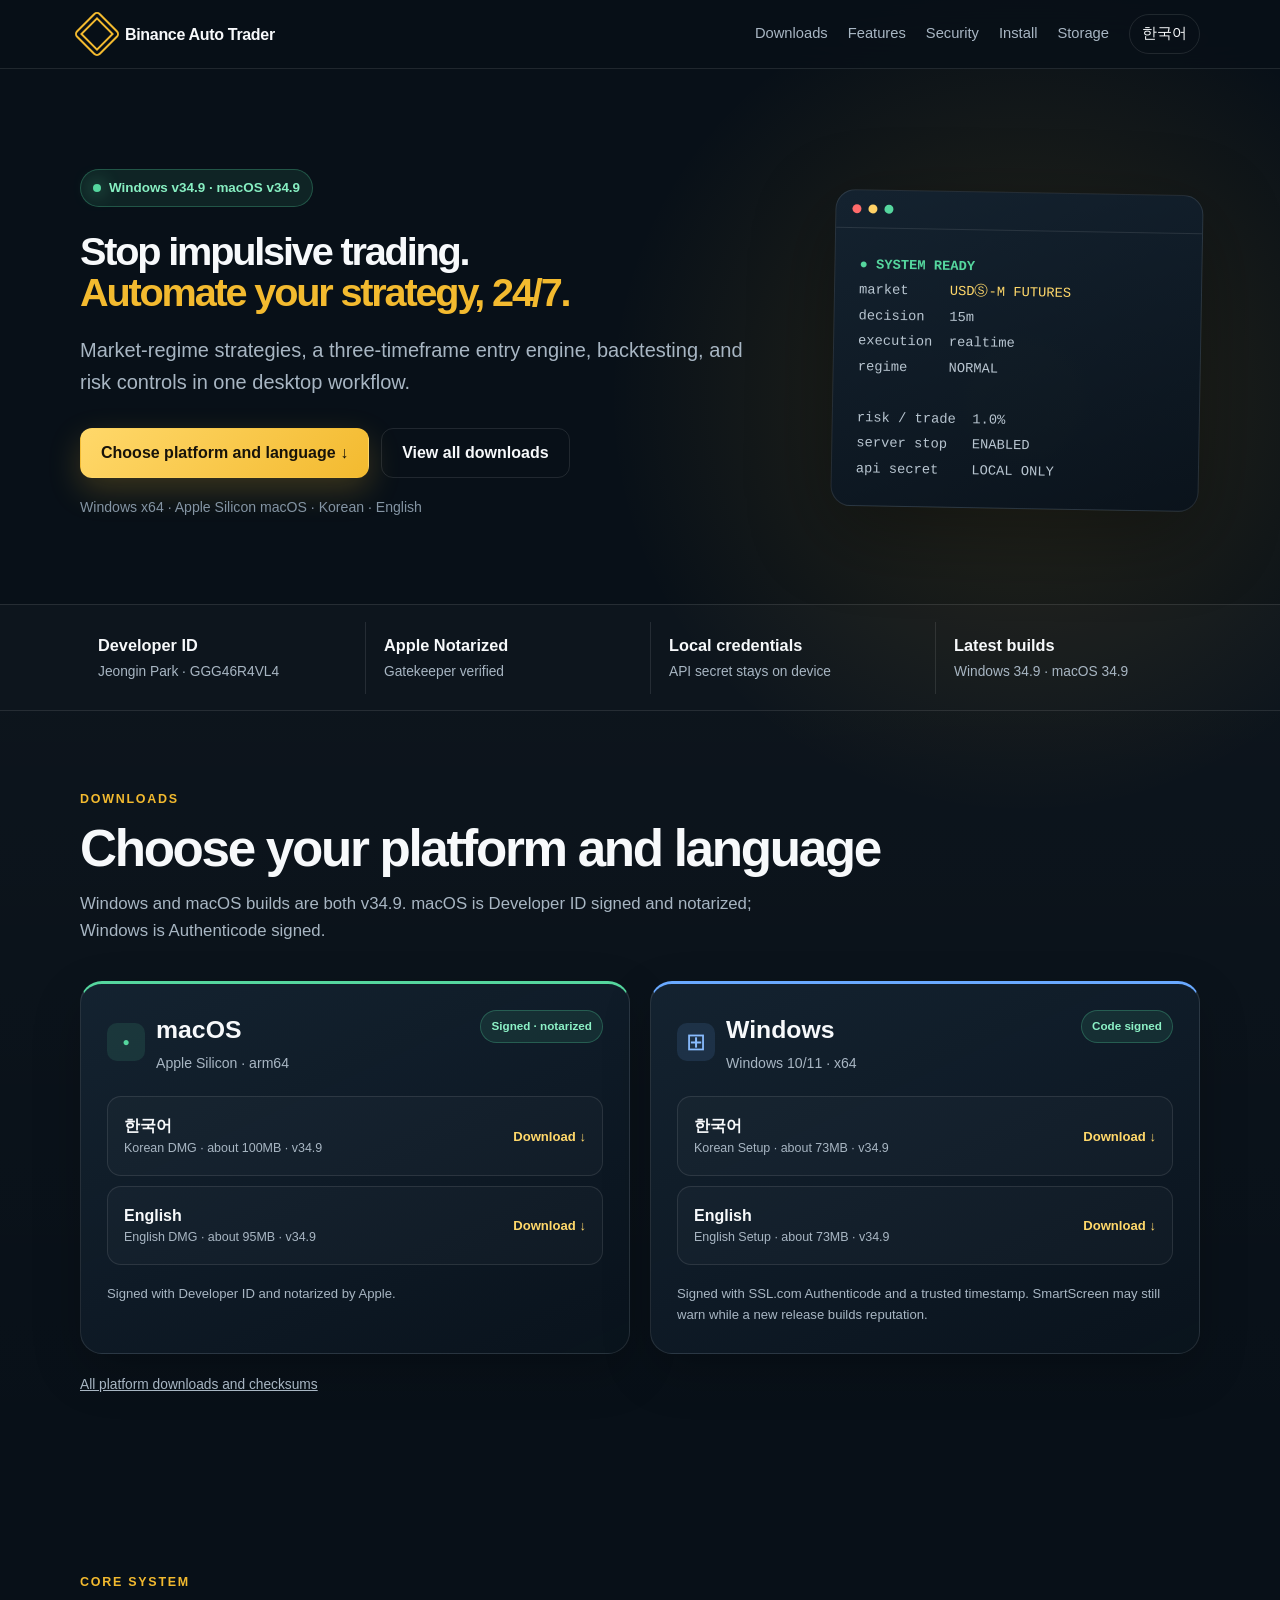
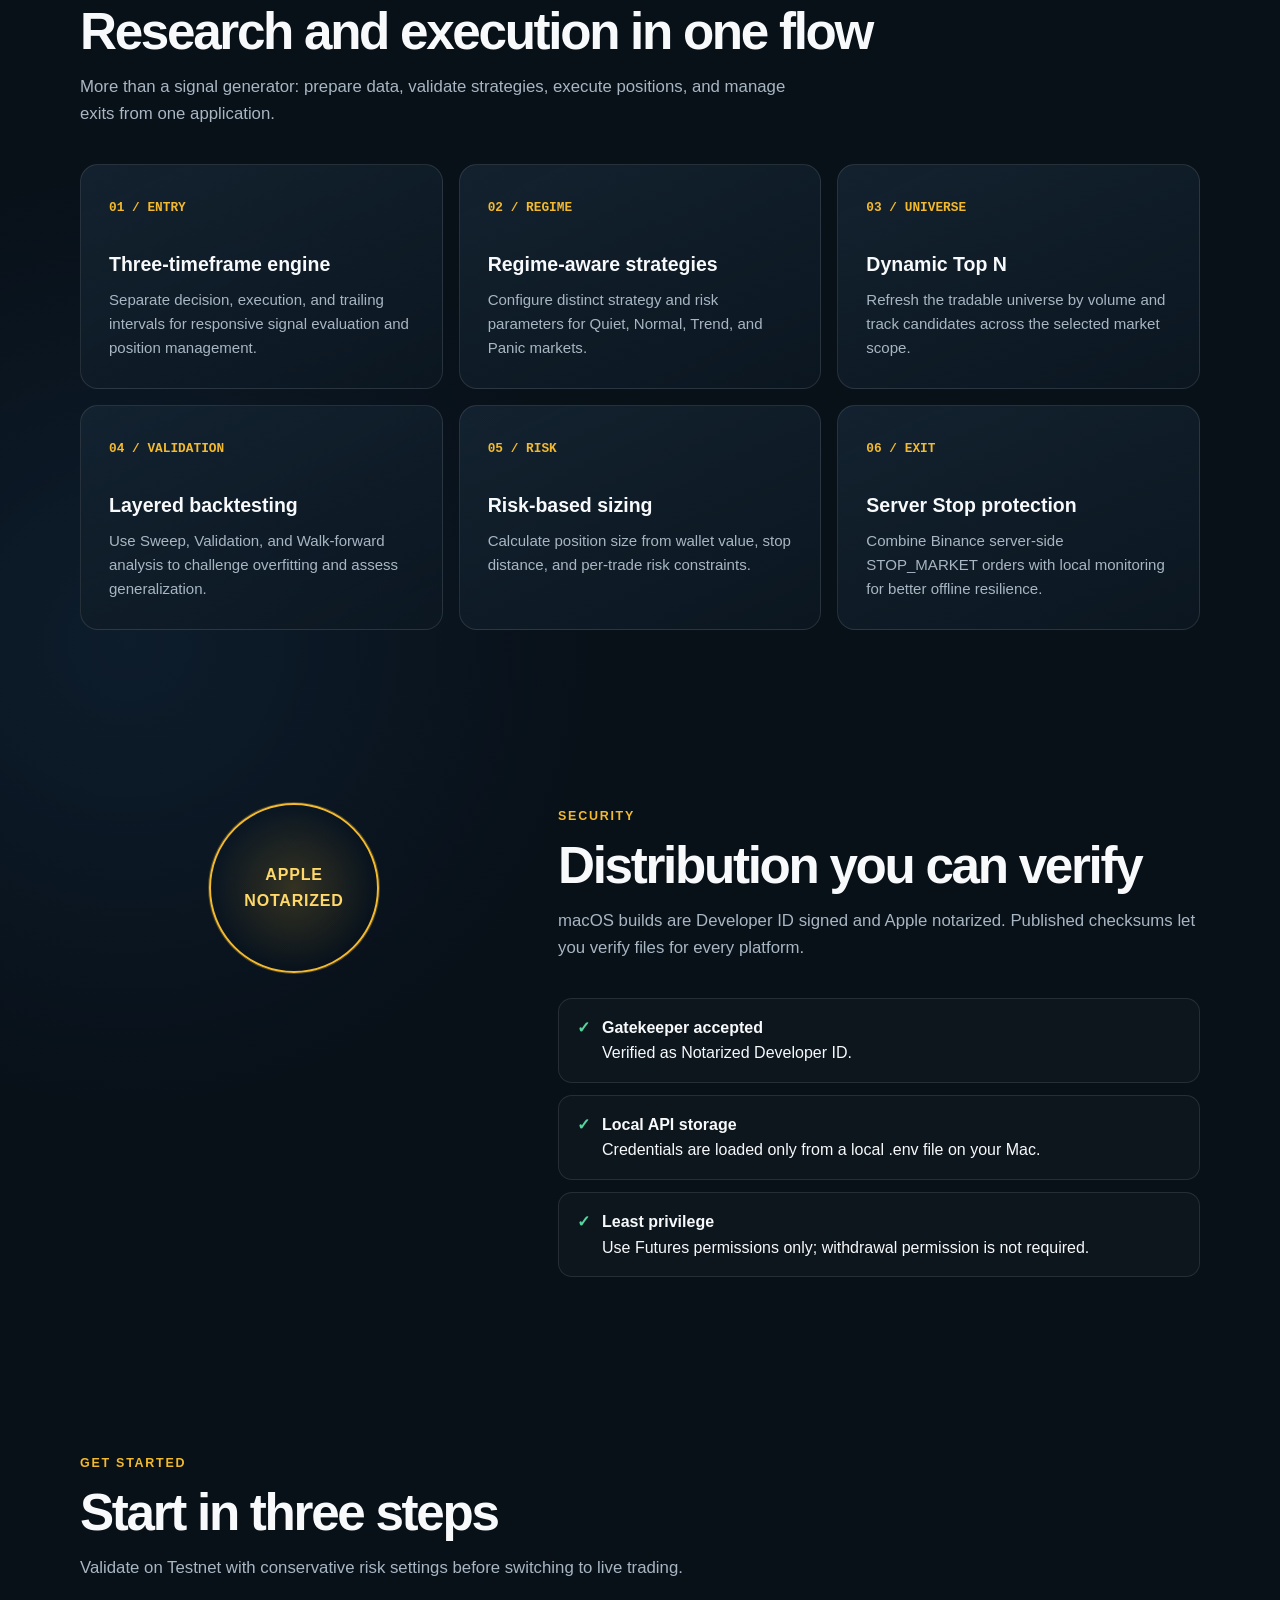
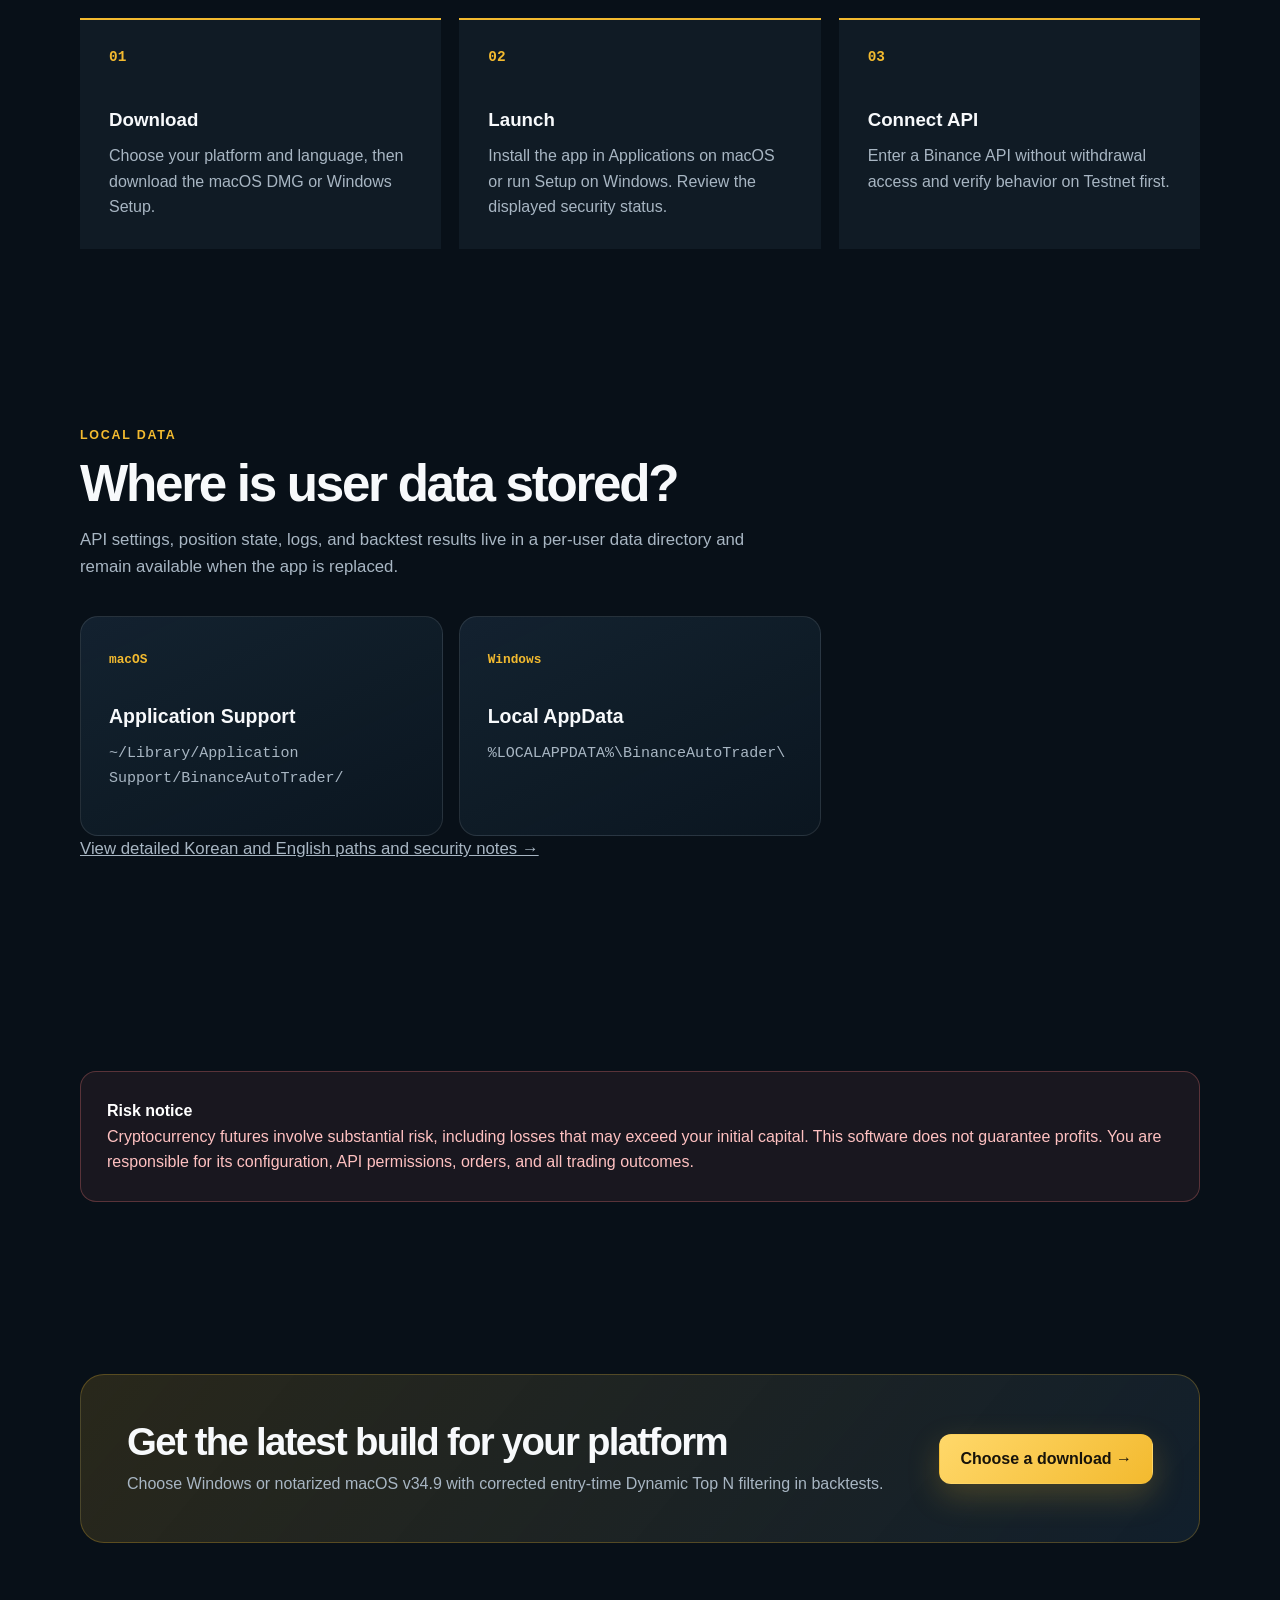
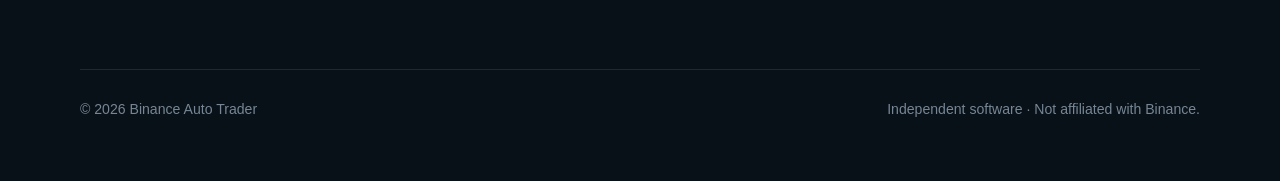
==== commit a85519a2: "Make English the default Pages language" ====
--- a/docs/index.html
+++ b/docs/index.html
@@ -1,102 +1,82 @@
 <!doctype html>
-<html lang="ko">
+<html lang="en">
 <head>
   <meta charset="utf-8">
   <meta name="viewport" content="width=device-width,initial-scale=1">
-  <meta name="description" content="Binance Auto Trader Windows v34.9와 Apple 공증 macOS v34.9를 한국어·영어 버전으로 다운로드하세요.">
+  <meta name="description" content="Download Binance Auto Trader Windows v34.9 or Apple-notarized macOS v34.9 in Korean or English.">
   <meta name="theme-color" content="#081018">
   <title>Binance Auto Trader — Windows &amp; macOS</title>
+  <link rel="canonical" href="https://www.jumpdavidlab.com/">
+  <link rel="alternate" hreflang="en" href="https://www.jumpdavidlab.com/">
+  <link rel="alternate" hreflang="ko" href="https://www.jumpdavidlab.com/ko/">
+  <link rel="alternate" hreflang="x-default" href="https://www.jumpdavidlab.com/">
   <link rel="stylesheet" href="styles.css">
 </head>
 <body>
-  <nav class="nav" aria-label="주요 메뉴"><div class="wrap nav-inner">
+  <nav class="nav" aria-label="Primary navigation"><div class="wrap nav-inner">
     <a class="brand" href="#top"><span class="mark" aria-hidden="true"></span><span>Binance Auto Trader</span></a>
-    <div class="nav-links"><a href="#downloads">다운로드</a><a href="#features">기능</a><a href="#security">보안</a><a href="#install">설치</a><a href="#storage">저장 위치</a><a class="lang" href="en/" lang="en">English</a></div>
+    <div class="nav-links"><a href="#downloads">Downloads</a><a href="#features">Features</a><a href="#security">Security</a><a href="#install">Install</a><a href="#storage">Storage</a><a class="lang" href="ko/" lang="ko">한국어</a></div>
   </div></nav>
   <main id="top">
     <header class="hero"><div class="wrap hero-grid">
       <div>
         <span class="eyebrow"><span class="dot"></span>Windows v34.9 · macOS v34.9</span>
-        <h1><span class="headline-line">뇌동매매는 멈추고,</span><br><span class="gold headline-line">당신의 전략을 24시간 자동매매로.</span></h1>
-        <p class="lead">시장 레짐 기반 전략, 3-타임프레임 진입 엔진, 백테스트와 리스크 관리를 하나의 데스크톱 앱에 담았습니다.</p>
+        <h1><span class="headline-line">Stop impulsive trading.</span><br><span class="gold headline-line">Automate your strategy, 24/7.</span></h1>
+        <p class="lead">Market-regime strategies, a three-timeframe entry engine, backtesting, and risk controls in one desktop workflow.</p>
         <div class="actions">
-          <a class="button primary" href="#downloads">운영체제와 언어 선택 ↓</a>
-          <a class="button" href="https://github.com/jump-david/binance-auto-trader/releases/latest">모든 다운로드 보기</a>
+          <a class="button primary" href="#downloads">Choose platform and language ↓</a>
+          <a class="button" href="https://github.com/jump-david/binance-auto-trader/releases/latest">View all downloads</a>
         </div>
-        <p class="meta">Windows x64 · Apple Silicon macOS · 한국어 · English</p>
+        <p class="meta">Windows x64 · Apple Silicon macOS · Korean · English</p>
       </div>
-      <div class="terminal" aria-label="자동매매 상태 예시">
+      <div class="terminal" aria-label="Example automated trading status">
         <div class="terminal-head"><i></i><i></i><i></i></div>
-        <div class="terminal-body">
-          <div><strong>● SYSTEM READY</strong></div>
-          <div>market&nbsp;&nbsp;&nbsp;&nbsp; <span class="coin">USDⓈ-M FUTURES</span></div>
-          <div>decision&nbsp;&nbsp; 15m</div><div>execution&nbsp; realtime</div><div>regime&nbsp;&nbsp;&nbsp;&nbsp; NORMAL</div><br>
-          <div>risk / trade&nbsp; 1.0%</div><div>server stop&nbsp;&nbsp; ENABLED</div><div>api secret&nbsp;&nbsp;&nbsp; LOCAL ONLY</div>
-        </div>
+        <div class="terminal-body"><div><strong>● SYSTEM READY</strong></div><div>market&nbsp;&nbsp;&nbsp;&nbsp; <span class="coin">USDⓈ-M FUTURES</span></div><div>decision&nbsp;&nbsp; 15m</div><div>execution&nbsp; realtime</div><div>regime&nbsp;&nbsp;&nbsp;&nbsp; NORMAL</div><br><div>risk / trade&nbsp; 1.0%</div><div>server stop&nbsp;&nbsp; ENABLED</div><div>api secret&nbsp;&nbsp;&nbsp; LOCAL ONLY</div></div>
       </div>
     </div></header>
     <div class="trust"><div class="wrap trust-grid">
-      <div class="trust-item"><b>Developer ID</b><span>Jeongin Park · GGG46R4VL4</span></div>
-      <div class="trust-item"><b>Apple Notarized</b><span>Gatekeeper 검증 완료</span></div>
-      <div class="trust-item"><b>로컬 자격 증명</b><span>API Secret 외부 전송 없음</span></div>
-      <div class="trust-item"><b>Latest builds</b><span>Windows 34.9 · macOS 34.9</span></div>
+      <div class="trust-item"><b>Developer ID</b><span>Jeongin Park · GGG46R4VL4</span></div><div class="trust-item"><b>Apple Notarized</b><span>Gatekeeper verified</span></div><div class="trust-item"><b>Local credentials</b><span>API secret stays on device</span></div><div class="trust-item"><b>Latest builds</b><span>Windows 34.9 · macOS 34.9</span></div>
     </div></div>
     <section id="downloads" class="downloads"><div class="wrap">
-      <span class="section-kicker">Downloads</span><h2>운영체제와 언어를 선택하세요</h2>
-      <p class="section-lead">Windows와 macOS 모두 v34.9입니다. macOS는 Developer ID 서명·공증됐고 Windows는 Authenticode 서명됐습니다.</p>
+      <span class="section-kicker">Downloads</span><h2>Choose your platform and language</h2>
+      <p class="section-lead">Windows and macOS builds are both v34.9. macOS is Developer ID signed and notarized; Windows is Authenticode signed.</p>
       <div class="platform-grid">
         <article class="platform-card platform-macos">
-          <div class="platform-heading"><div><span class="platform-icon" aria-hidden="true">●</span><h3>macOS</h3><p>Apple Silicon · arm64</p></div><span class="status-badge verified">서명 · 공증 완료</span></div>
+          <div class="platform-heading"><div><span class="platform-icon" aria-hidden="true">●</span><h3>macOS</h3><p>Apple Silicon · arm64</p></div><span class="status-badge verified">Signed · notarized</span></div>
           <div class="download-options">
-            <a class="download-option" href="https://github.com/jump-david/binance-auto-trader/releases/download/v34.9/BinanceAutoTrader-v34.9-Korean-macOS-arm64.dmg"><span><b>한국어</b><small>Korean DMG · 약 100MB · v34.9</small></span><strong>다운로드 ↓</strong></a>
-            <a class="download-option" href="https://github.com/jump-david/binance-auto-trader/releases/download/v34.9/BinanceAutoTrader-v34.9-English-macOS-arm64.dmg"><span><b>English</b><small>English DMG · 약 95MB · v34.9</small></span><strong>Download ↓</strong></a>
+            <a class="download-option" href="https://github.com/jump-david/binance-auto-trader/releases/download/v34.9/BinanceAutoTrader-v34.9-Korean-macOS-arm64.dmg"><span><b>한국어</b><small>Korean DMG · about 100MB · v34.9</small></span><strong>Download ↓</strong></a>
+            <a class="download-option" href="https://github.com/jump-david/binance-auto-trader/releases/download/v34.9/BinanceAutoTrader-v34.9-English-macOS-arm64.dmg"><span><b>English</b><small>English DMG · about 95MB · v34.9</small></span><strong>Download ↓</strong></a>
           </div>
-          <p class="platform-note">Developer ID 서명과 Apple 공증을 완료했습니다.</p>
+          <p class="platform-note">Signed with Developer ID and notarized by Apple.</p>
         </article>
         <article class="platform-card platform-windows">
-          <div class="platform-heading"><div><span class="platform-icon windows" aria-hidden="true">⊞</span><h3>Windows</h3><p>Windows 10/11 · x64</p></div><span class="status-badge verified">코드 서명 완료</span></div>
+          <div class="platform-heading"><div><span class="platform-icon windows" aria-hidden="true">⊞</span><h3>Windows</h3><p>Windows 10/11 · x64</p></div><span class="status-badge verified">Code signed</span></div>
           <div class="download-options">
-            <a class="download-option" href="https://github.com/jump-david/binance-auto-trader/releases/download/v34.9/BinanceAutoTrader-v34.9-Korean-Windows-x64-Setup.exe"><span><b>한국어</b><small>Korean Setup · 약 73MB · v34.9</small></span><strong>다운로드 ↓</strong></a>
+            <a class="download-option" href="https://github.com/jump-david/binance-auto-trader/releases/download/v34.9/BinanceAutoTrader-v34.9-Korean-Windows-x64-Setup.exe"><span><b>한국어</b><small>Korean Setup · about 73MB · v34.9</small></span><strong>Download ↓</strong></a>
             <a class="download-option" href="https://github.com/jump-david/binance-auto-trader/releases/download/v34.9/BinanceAutoTrader-v34.9-English-Windows-x64-Setup.exe"><span><b>English</b><small>English Setup · about 73MB · v34.9</small></span><strong>Download ↓</strong></a>
           </div>
-          <p class="platform-note">SSL.com Authenticode 서명과 신뢰된 타임스탬프를 적용했습니다. 새 배포 파일은 SmartScreen 평판이 쌓이는 동안 경고가 표시될 수 있습니다.</p>
+          <p class="platform-note">Signed with SSL.com Authenticode and a trusted timestamp. SmartScreen may still warn while a new release builds reputation.</p>
         </article>
       </div>
-      <div class="download-footer"><a href="https://github.com/jump-david/binance-auto-trader/releases">모든 플랫폼 릴리스 및 체크섬</a></div>
+      <div class="download-footer"><a href="https://github.com/jump-david/binance-auto-trader/releases">All platform downloads and checksums</a></div>
     </div></section>
-    <section id="features"><div class="wrap">
-      <span class="section-kicker">Core system</span><h2>실전 운용과 검증을 한 흐름으로</h2>
-      <p class="section-lead">단순 신호 발생기를 넘어 데이터 준비, 전략 검증, 포지션 실행과 청산 안전장치를 함께 제공합니다.</p>
+    <section id="features"><div class="wrap"><span class="section-kicker">Core system</span><h2>Research and execution in one flow</h2><p class="section-lead">More than a signal generator: prepare data, validate strategies, execute positions, and manage exits from one application.</p>
       <div class="cards">
-        <article class="card"><span class="card-num">01 / ENTRY</span><h3>3-TF 진입 엔진</h3><p>의사결정·실행·트레일링 타임프레임을 분리해 신호 판단과 체결 대응을 정교하게 구성합니다.</p></article>
-        <article class="card"><span class="card-num">02 / REGIME</span><h3>시장 레짐 전략</h3><p>Quiet, Normal, Trend, Panic 환경에 맞춰 전략과 위험 파라미터를 구분해 운용합니다.</p></article>
-        <article class="card"><span class="card-num">03 / UNIVERSE</span><h3>Dynamic Top N</h3><p>거래대금 기반 종목군을 동적으로 갱신하고 선택된 시장 범위에서 후보를 추적합니다.</p></article>
-        <article class="card"><span class="card-num">04 / VALIDATION</span><h3>다단계 백테스트</h3><p>Sweep, Validation, Walk-forward를 통해 과최적화를 경계하고 일반화 가능성을 점검합니다.</p></article>
-        <article class="card"><span class="card-num">05 / RISK</span><h3>리스크 기반 포지션</h3><p>지갑, 손절 거리, 종목별 위험 비율을 바탕으로 포지션 크기를 계산합니다.</p></article>
-        <article class="card"><span class="card-num">06 / EXIT</span><h3>서버 Stop 안전장치</h3><p>Binance 서버 측 STOP_MARKET과 로컬 모니터링을 함께 사용해 오프라인 상황에도 대비합니다.</p></article>
+        <article class="card"><span class="card-num">01 / ENTRY</span><h3>Three-timeframe engine</h3><p>Separate decision, execution, and trailing intervals for responsive signal evaluation and position management.</p></article>
+        <article class="card"><span class="card-num">02 / REGIME</span><h3>Regime-aware strategies</h3><p>Configure distinct strategy and risk parameters for Quiet, Normal, Trend, and Panic markets.</p></article>
+        <article class="card"><span class="card-num">03 / UNIVERSE</span><h3>Dynamic Top N</h3><p>Refresh the tradable universe by volume and track candidates across the selected market scope.</p></article>
+        <article class="card"><span class="card-num">04 / VALIDATION</span><h3>Layered backtesting</h3><p>Use Sweep, Validation, and Walk-forward analysis to challenge overfitting and assess generalization.</p></article>
+        <article class="card"><span class="card-num">05 / RISK</span><h3>Risk-based sizing</h3><p>Calculate position size from wallet value, stop distance, and per-trade risk constraints.</p></article>
+        <article class="card"><span class="card-num">06 / EXIT</span><h3>Server Stop protection</h3><p>Combine Binance server-side STOP_MARKET orders with local monitoring for better offline resilience.</p></article>
       </div>
     </div></section>
-    <section id="security"><div class="wrap security">
-      <div class="seal"><div class="seal-inner">APPLE<br>NOTARIZED</div></div>
-      <div><span class="section-kicker">Security</span><h2>확인할 수 있는 배포 보안</h2><p class="section-lead">macOS 배포본은 Developer ID 서명과 Apple 공증을 완료했습니다. 모든 플랫폼 파일은 게시된 체크섬으로 무결성을 확인할 수 있습니다.</p>
-        <div class="check-list">
-          <div class="check"><b>✓</b><div><strong>Gatekeeper 승인</strong><br><span>Notarized Developer ID 상태로 검증했습니다.</span></div></div>
-          <div class="check"><b>✓</b><div><strong>API 키 로컬 보관</strong><br><span>입력한 키는 사용자 Mac의 로컬 .env 파일에서만 불러옵니다.</span></div></div>
-          <div class="check"><b>✓</b><div><strong>최소 권한 원칙</strong><br><span>출금 권한 없이 Futures 거래에 필요한 권한만 사용하세요.</span></div></div>
-        </div>
-      </div>
-    </div></section>
-    <section id="install"><div class="wrap">
-      <span class="section-kicker">Get started</span><h2>세 단계로 시작하세요</h2><p class="section-lead">처음에는 Testnet과 보수적인 위험 설정으로 충분히 검증한 뒤 실거래로 전환하세요.</p>
-      <div class="steps">
-        <article class="step"><h3>다운로드</h3><p>운영체제와 언어를 확인하고 macOS DMG 또는 Windows Setup을 내려받습니다.</p></article>
-        <article class="step"><h3>앱 실행</h3><p>macOS는 Applications에 설치하고, Windows는 Setup을 실행합니다. 표시되는 보안 상태를 확인하세요.</p></article>
-        <article class="step"><h3>API 연결</h3><p>출금 권한이 없는 Binance API를 입력하고 Testnet에서 먼저 동작을 확인합니다.</p></article>
-      </div>
-    </div></section>
-    <section id="storage"><div class="wrap"><span class="section-kicker">Local data</span><h2>사용자 데이터는 어디에 저장되나요?</h2><p class="section-lead">API 설정, 포지션 상태, 로그와 백테스트 결과는 앱과 분리된 사용자 전용 폴더에 저장되어 앱을 교체해도 유지됩니다.</p><div class="cards"><article class="card"><span class="card-num">macOS</span><h3>Application Support</h3><p><code>~/Library/Application Support/BinanceAutoTrader/</code></p></article><article class="card"><span class="card-num">Windows</span><h3>Local AppData</h3><p><code>%LOCALAPPDATA%\BinanceAutoTrader\</code></p></article></div><p class="section-lead"><a href="https://github.com/jump-david/binance-auto-trader/blob/main/STORAGE_GUIDE.md">한글판·영문판 세부 경로와 보안 안내 보기 →</a></p></div></section>
-    <section><div class="wrap"><div class="warning"><b>위험 고지</b><br>암호화폐 선물 거래는 원금 전액을 초과하는 손실 가능성을 포함한 높은 위험을 수반합니다. 이 프로그램은 수익을 보장하지 않습니다. 설정, API 권한, 주문과 거래 결과에 대한 최종 책임은 사용자에게 있습니다.</div></div></section>
-    <section><div class="wrap cta"><div><h2>운영체제에 맞는 최신 빌드를 받으세요</h2><p>시점별 Dynamic Top N 백테스트 필터를 수정한 Windows·공증 macOS v34.9를 제공합니다.</p></div><a class="button primary" href="#downloads">다운로드 선택 →</a></div></section>
+    <section id="security"><div class="wrap security"><div class="seal"><div class="seal-inner">APPLE<br>NOTARIZED</div></div><div><span class="section-kicker">Security</span><h2>Distribution you can verify</h2><p class="section-lead">macOS builds are Developer ID signed and Apple notarized. Published checksums let you verify files for every platform.</p>
+      <div class="check-list"><div class="check"><b>✓</b><div><strong>Gatekeeper accepted</strong><br><span>Verified as Notarized Developer ID.</span></div></div><div class="check"><b>✓</b><div><strong>Local API storage</strong><br><span>Credentials are loaded only from a local .env file on your Mac.</span></div></div><div class="check"><b>✓</b><div><strong>Least privilege</strong><br><span>Use Futures permissions only; withdrawal permission is not required.</span></div></div></div>
+    </div></div></section>
+    <section id="install"><div class="wrap"><span class="section-kicker">Get started</span><h2>Start in three steps</h2><p class="section-lead">Validate on Testnet with conservative risk settings before switching to live trading.</p><div class="steps"><article class="step"><h3>Download</h3><p>Choose your platform and language, then download the macOS DMG or Windows Setup.</p></article><article class="step"><h3>Launch</h3><p>Install the app in Applications on macOS or run Setup on Windows. Review the displayed security status.</p></article><article class="step"><h3>Connect API</h3><p>Enter a Binance API without withdrawal access and verify behavior on Testnet first.</p></article></div></div></section>
+    <section id="storage"><div class="wrap"><span class="section-kicker">Local data</span><h2>Where is user data stored?</h2><p class="section-lead">API settings, position state, logs, and backtest results live in a per-user data directory and remain available when the app is replaced.</p><div class="cards"><article class="card"><span class="card-num">macOS</span><h3>Application Support</h3><p><code>~/Library/Application Support/BinanceAutoTrader/</code></p></article><article class="card"><span class="card-num">Windows</span><h3>Local AppData</h3><p><code>%LOCALAPPDATA%\BinanceAutoTrader\</code></p></article></div><p class="section-lead"><a href="https://github.com/jump-david/binance-auto-trader/blob/main/STORAGE_GUIDE_EN.md">View detailed Korean and English paths and security notes →</a></p></div></section>
+    <section><div class="wrap"><div class="warning"><b>Risk notice</b><br>Cryptocurrency futures involve substantial risk, including losses that may exceed your initial capital. This software does not guarantee profits. You are responsible for its configuration, API permissions, orders, and all trading outcomes.</div></div></section>
+    <section><div class="wrap cta"><div><h2>Get the latest build for your platform</h2><p>Choose Windows or notarized macOS v34.9 with corrected entry-time Dynamic Top N filtering in backtests.</p></div><a class="button primary" href="#downloads">Choose a download →</a></div></section>
   </main>
   <footer><div class="wrap footer-inner"><span>© 2026 Binance Auto Trader</span><span>Independent software · Not affiliated with Binance.</span></div></footer>
 </body></html>
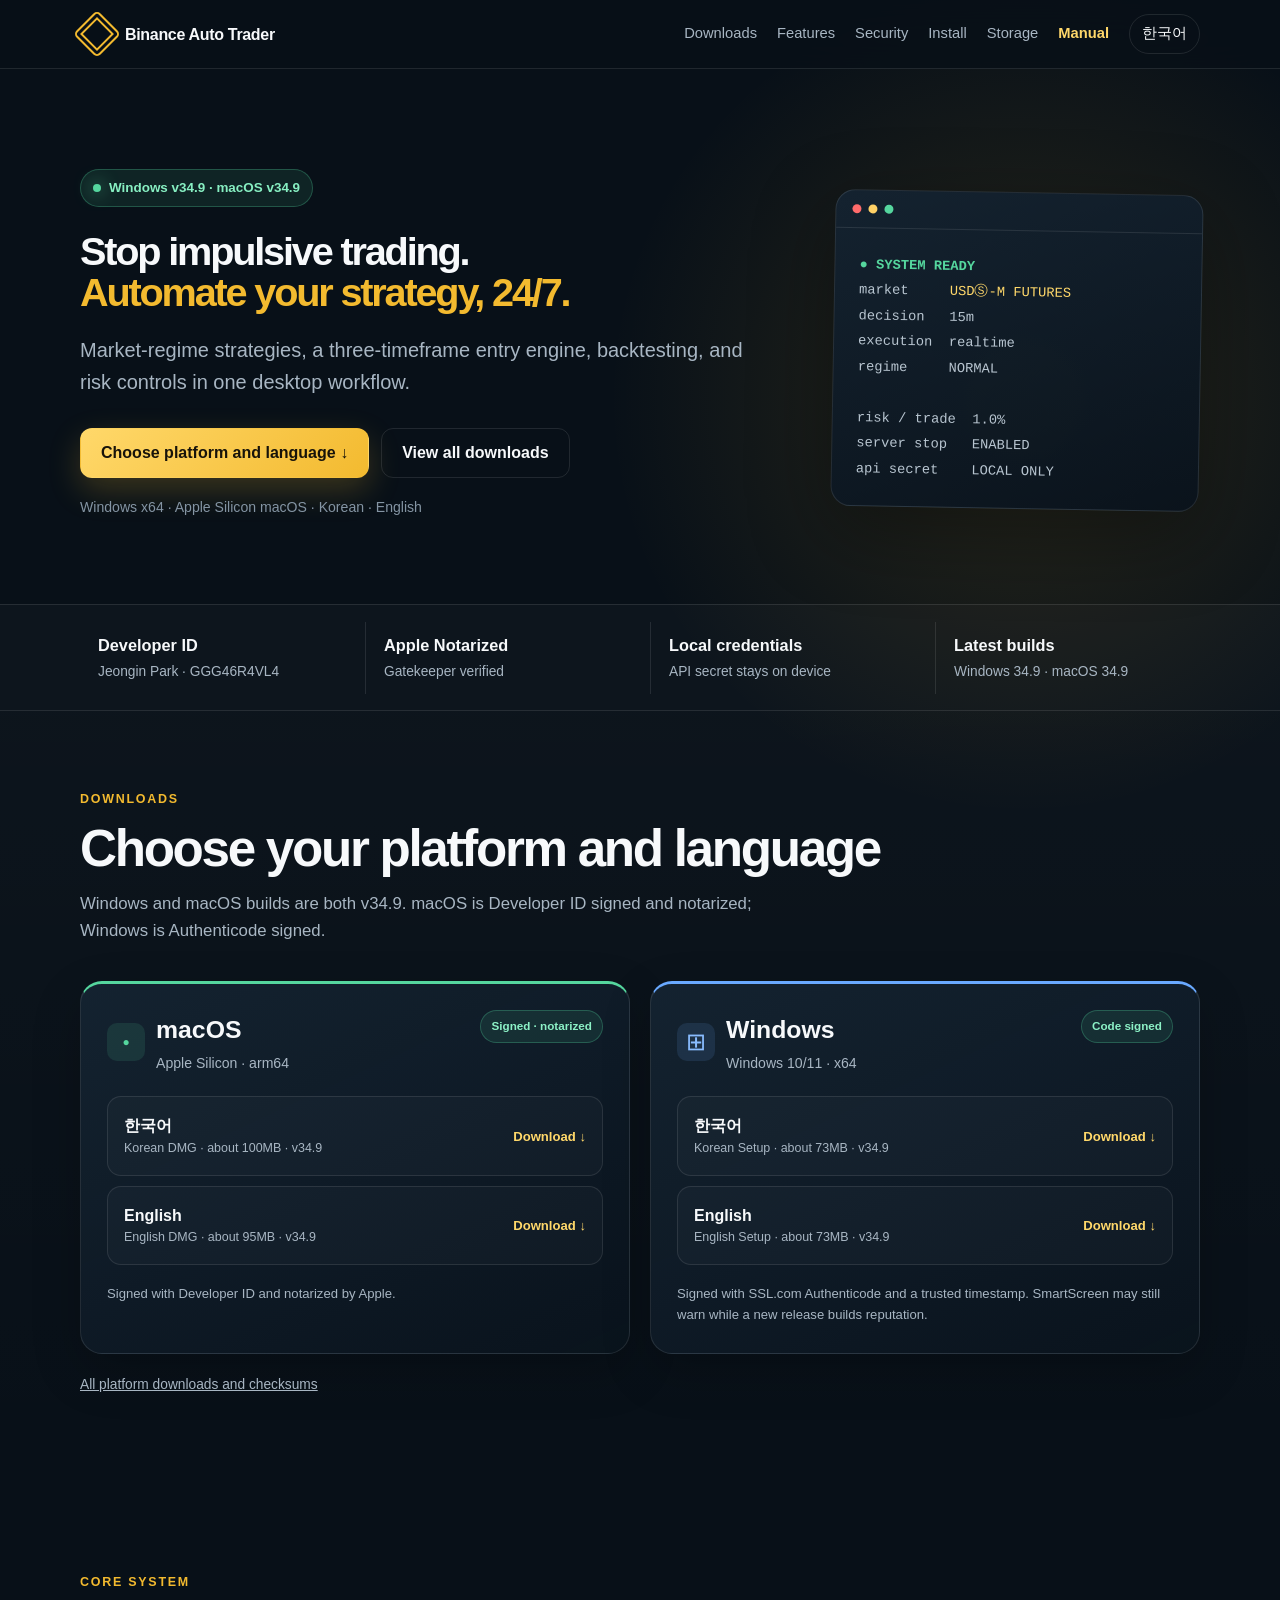
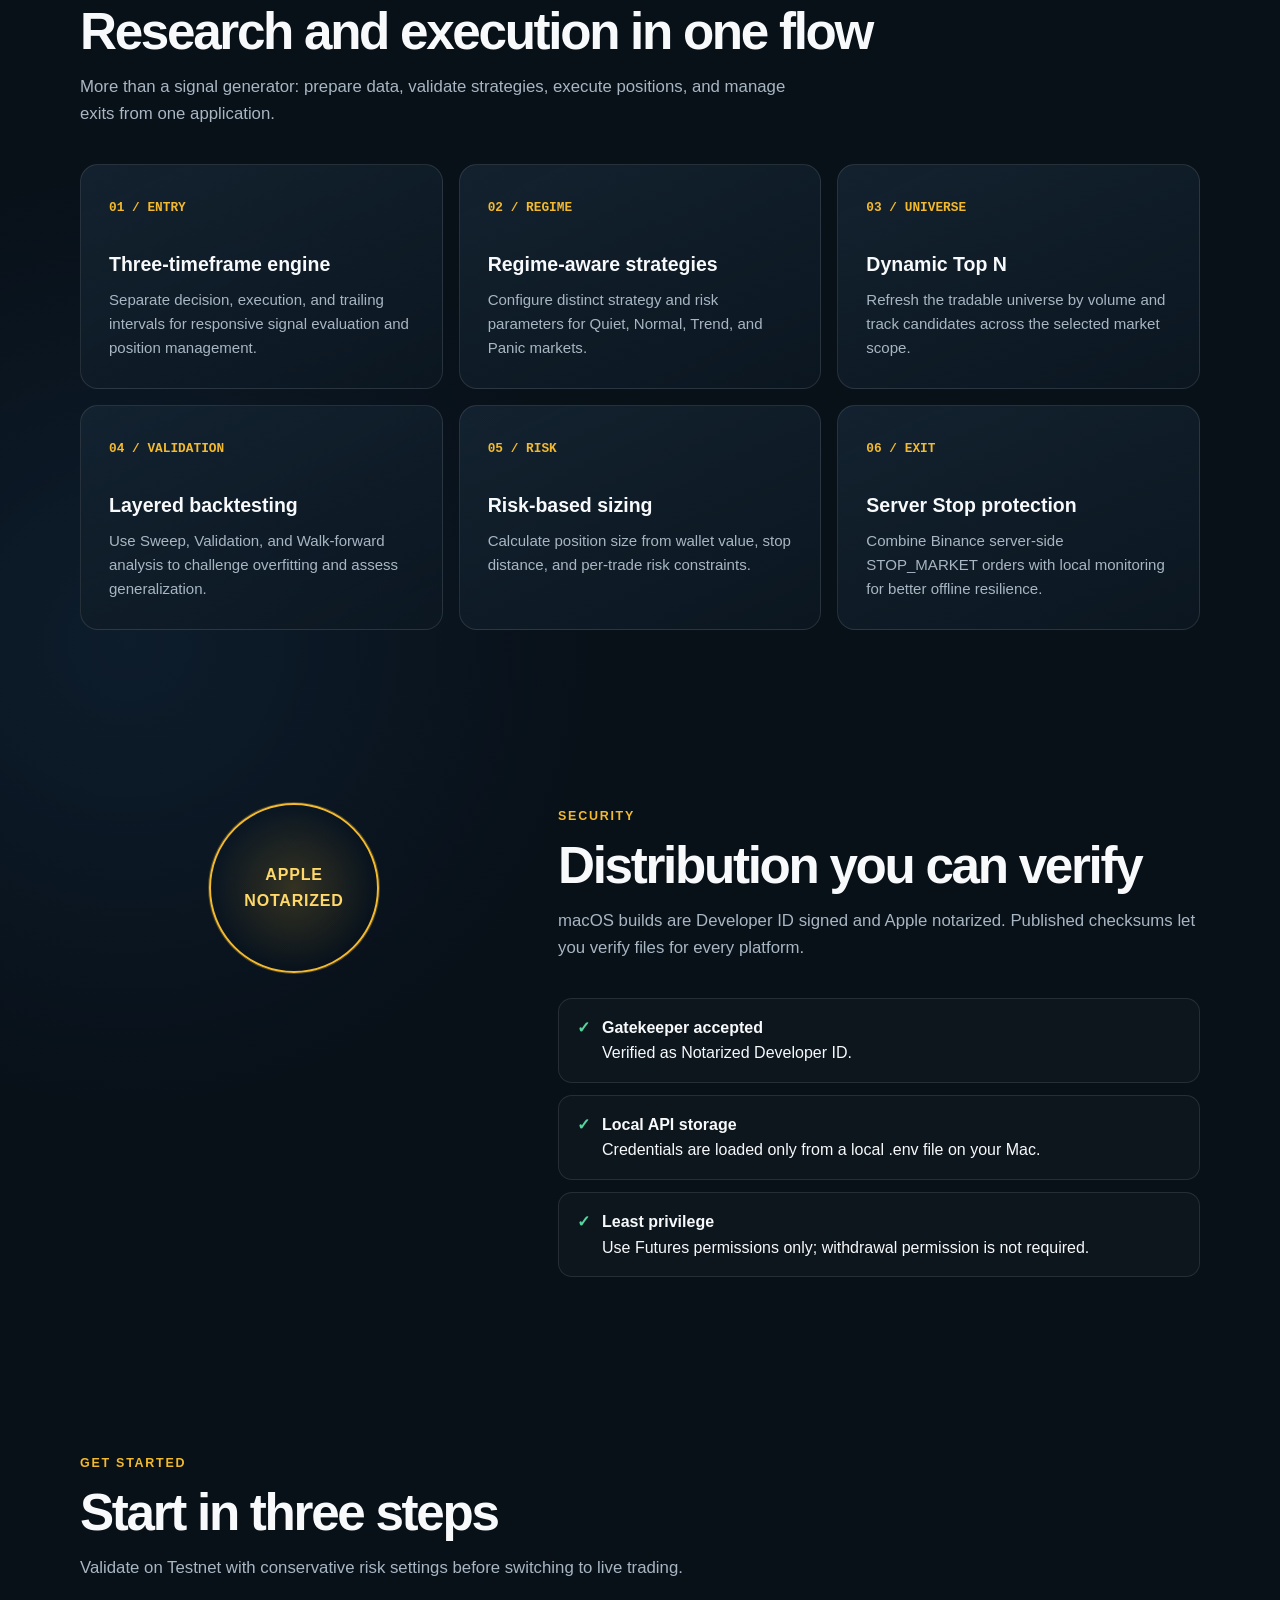
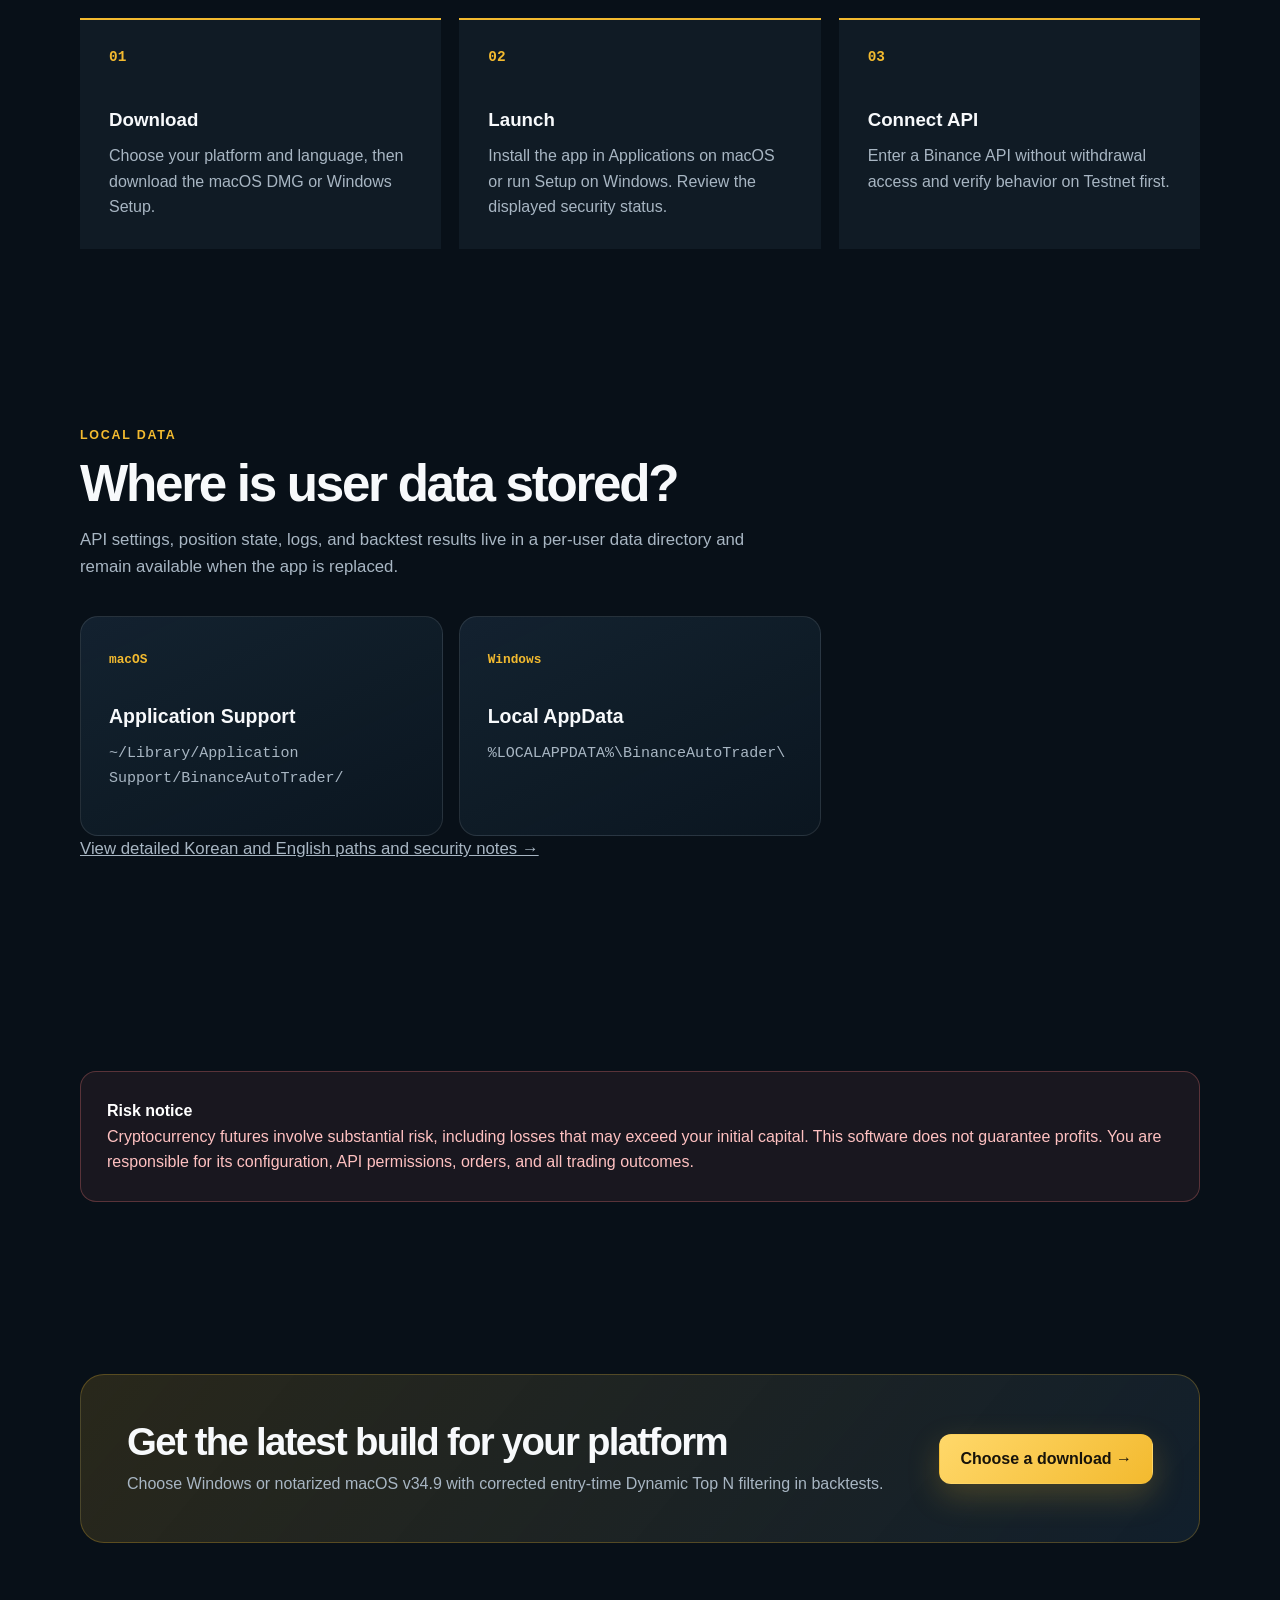
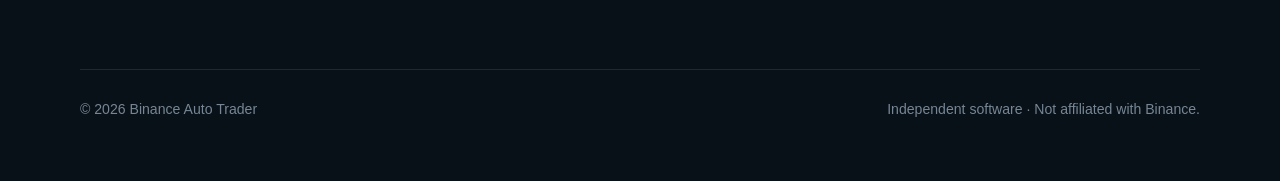
==== commit 219cb7ba: "Add bilingual manuals to GitHub Pages" ====
--- a/docs/index.html
+++ b/docs/index.html
@@ -15,7 +15,7 @@
 <body>
   <nav class="nav" aria-label="Primary navigation"><div class="wrap nav-inner">
     <a class="brand" href="#top"><span class="mark" aria-hidden="true"></span><span>Binance Auto Trader</span></a>
-    <div class="nav-links"><a href="#downloads">Downloads</a><a href="#features">Features</a><a href="#security">Security</a><a href="#install">Install</a><a href="#storage">Storage</a><a class="lang" href="ko/" lang="ko">한국어</a></div>
+    <div class="nav-links"><a href="#downloads">Downloads</a><a href="#features">Features</a><a href="#security">Security</a><a href="#install">Install</a><a href="#storage">Storage</a><a class="manual-tab" href="manual/en/">Manual</a><a class="lang" href="ko/" lang="ko">한국어</a></div>
   </div></nav>
   <main id="top">
     <header class="hero"><div class="wrap hero-grid">
--- a/docs/styles.css
+++ b/docs/styles.css
@@ -38,6 +38,7 @@
 .nav-links { display: flex; align-items: center; gap: 20px; color: var(--muted); font-size: .92rem; }
 .nav-links a { text-decoration: none; }
 .nav-links a:hover { color: var(--text); }
+.manual-tab { color: var(--gold-2); font-weight: 800; }
 .lang { padding: 7px 12px; border: 1px solid var(--line); border-radius: 999px; color: var(--text) !important; }
 .hero { padding: 100px 0 72px; }
 .hero-grid { display: grid; grid-template-columns: 1.3fr .7fr; align-items: center; gap: 70px; }
@@ -120,7 +121,8 @@
 footer { padding: 40px 0 60px; color: #768694; font-size: .88rem; }
 .footer-inner { display: flex; justify-content: space-between; gap: 20px; border-top: 1px solid var(--line); padding-top: 28px; }
 @media (max-width: 820px) {
-  .nav-links a:not(.lang) { display: none; }
+  .nav-links { gap: 10px; }
+  .nav-links a:not(.lang):not(.manual-tab) { display: none; }
   .hero { padding-top: 72px; }
   h1 { font-size: clamp(1.6rem, 5vw, 2.4rem); }
   .hero-grid, .security, .platform-grid { grid-template-columns: 1fr; }
@@ -134,6 +136,7 @@
 }
 @media (max-width: 480px) {
   .wrap { width: min(100% - 26px, 1120px); }
+  .brand span:last-child { display: none; }
   h1 { font-size: clamp(1rem, 4.9vw, 1.5rem); }
   .actions .button { width: 100%; }
   .platform-heading { display: grid; }
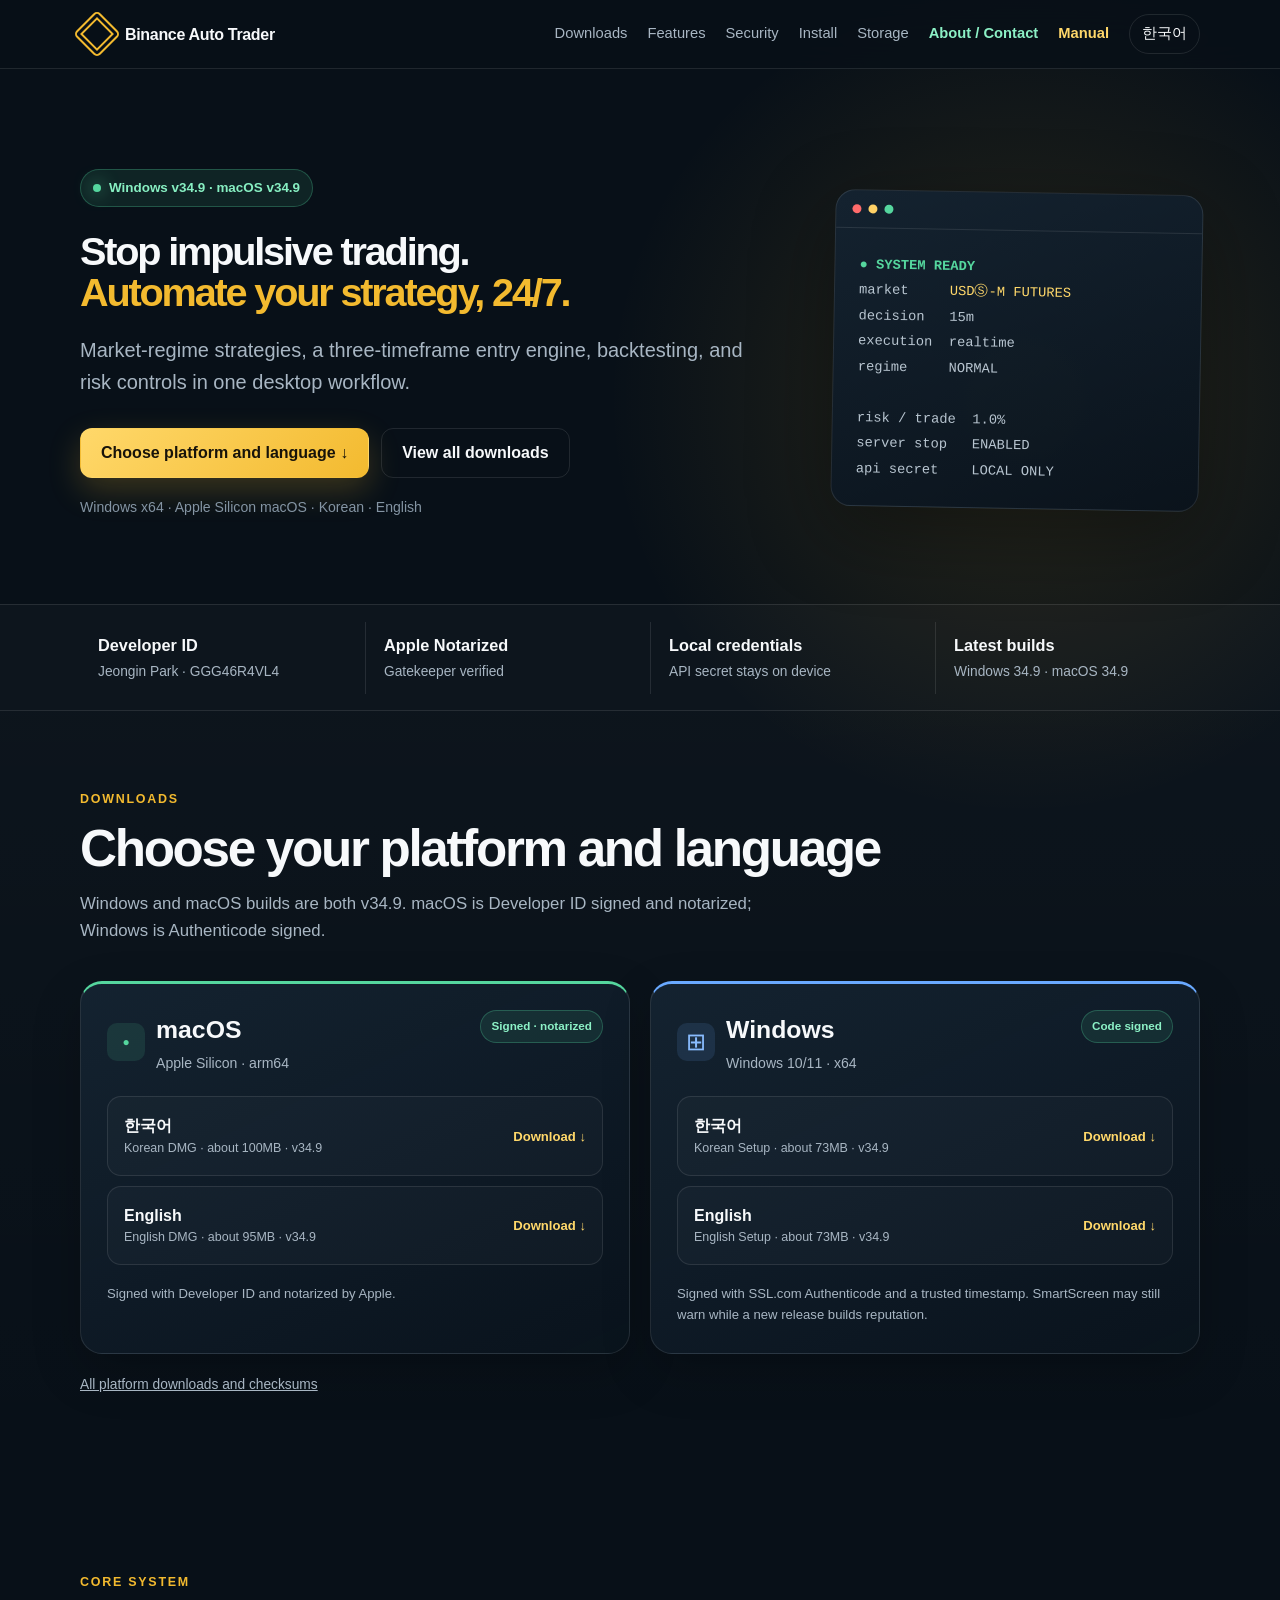
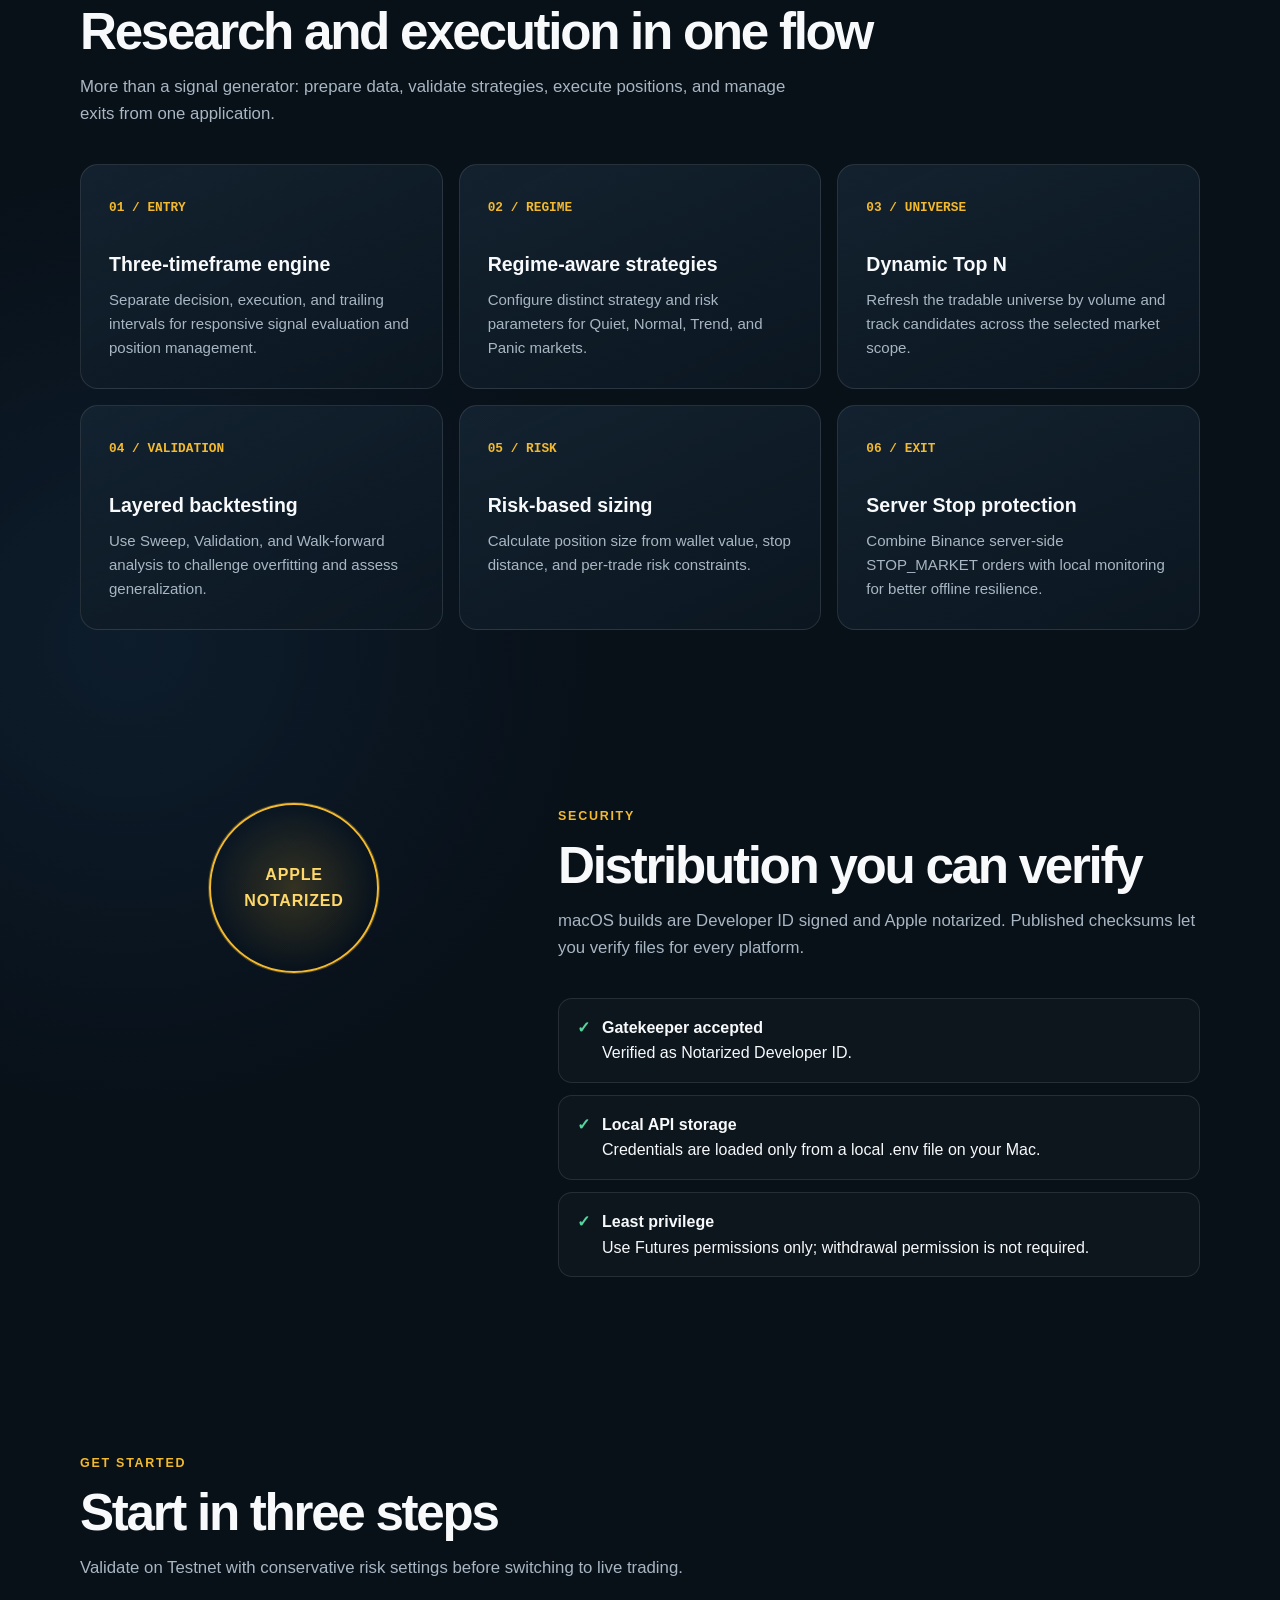
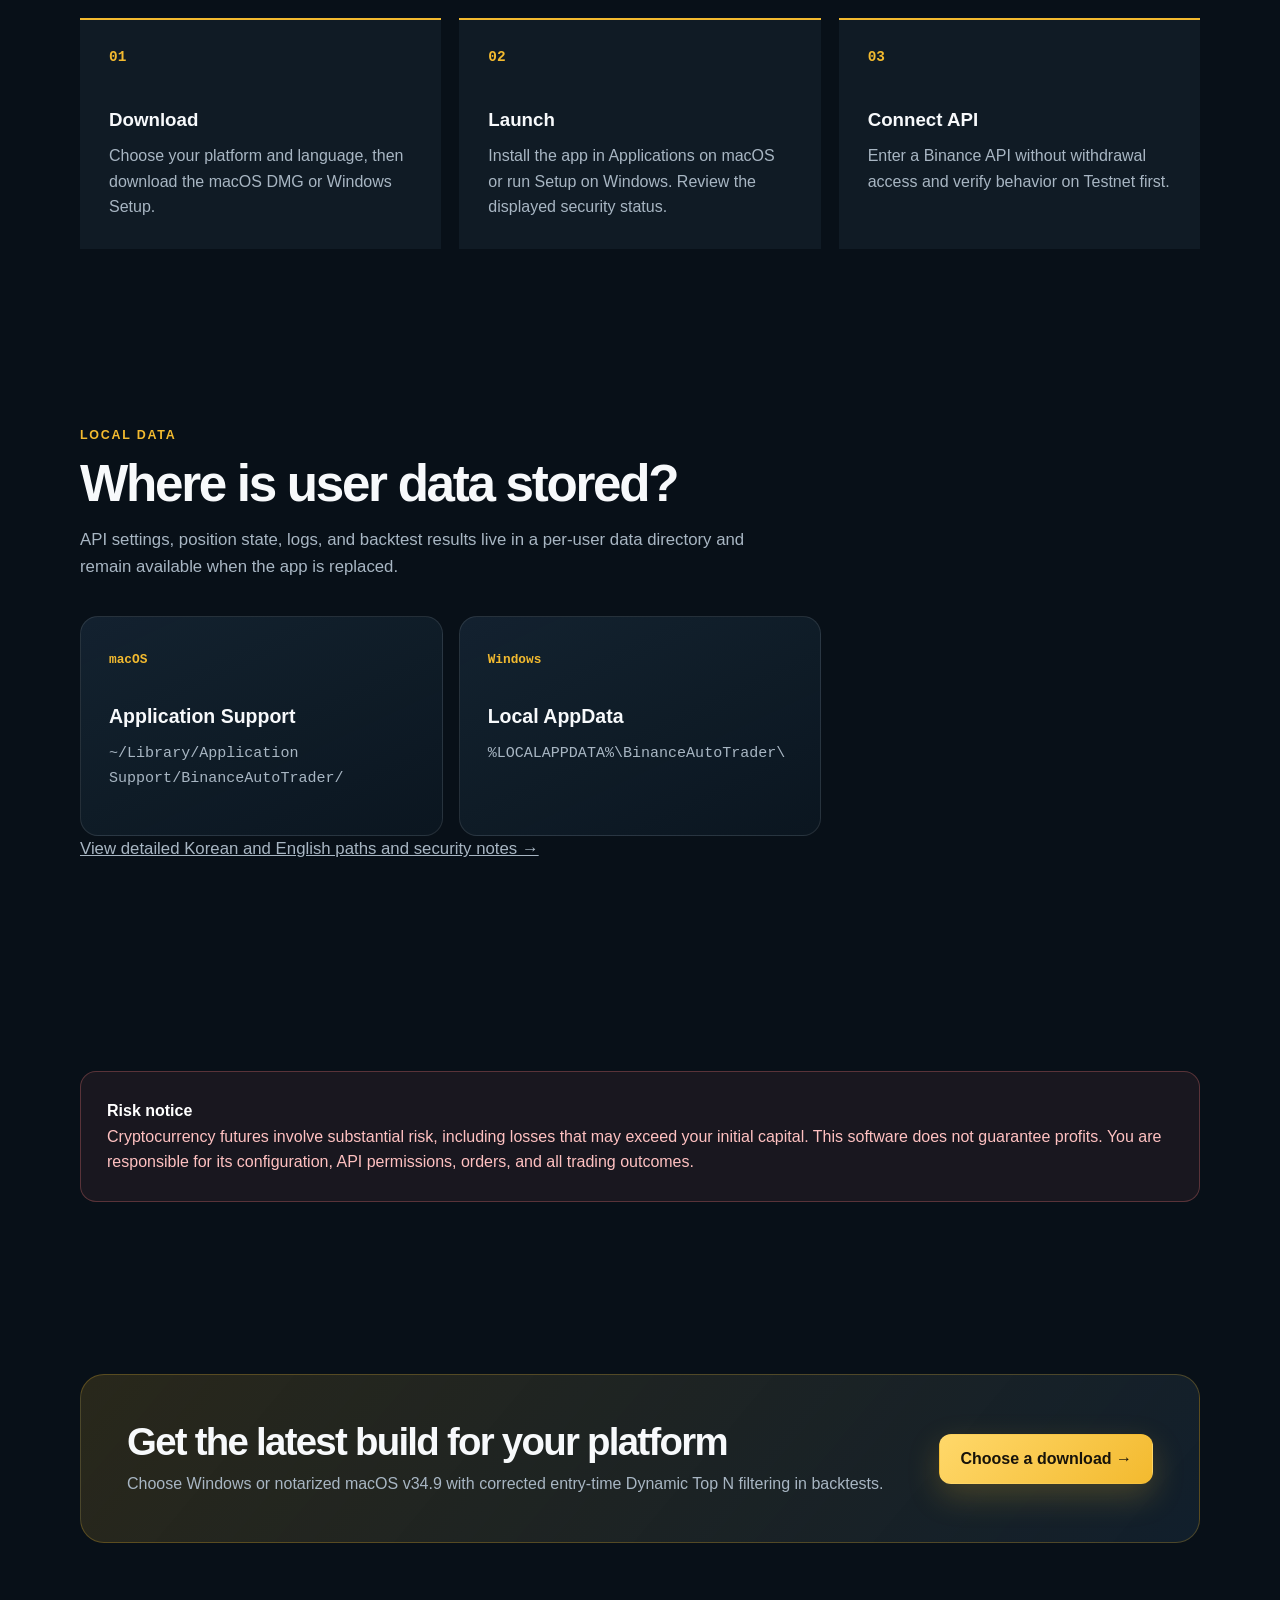
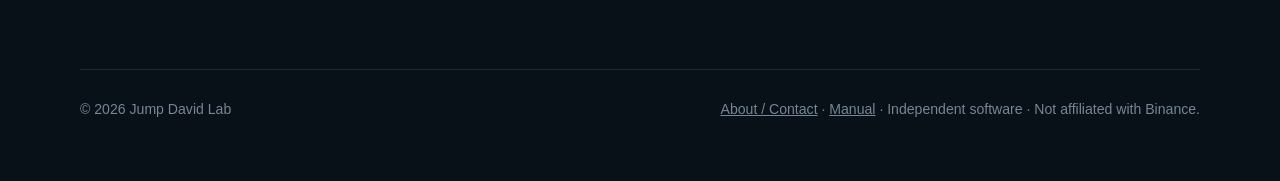
==== commit a3a82339: "Add bilingual about and contact pages" ====
--- a/docs/index.html
+++ b/docs/index.html
@@ -15,7 +15,7 @@
 <body>
   <nav class="nav" aria-label="Primary navigation"><div class="wrap nav-inner">
     <a class="brand" href="#top"><span class="mark" aria-hidden="true"></span><span>Binance Auto Trader</span></a>
-    <div class="nav-links"><a href="#downloads">Downloads</a><a href="#features">Features</a><a href="#security">Security</a><a href="#install">Install</a><a href="#storage">Storage</a><a class="manual-tab" href="manual/en/">Manual</a><a class="lang" href="ko/" lang="ko">한국어</a></div>
+    <div class="nav-links"><a href="#downloads">Downloads</a><a href="#features">Features</a><a href="#security">Security</a><a href="#install">Install</a><a href="#storage">Storage</a><a class="about-tab" href="about/">About / Contact</a><a class="manual-tab" href="manual/en/">Manual</a><a class="lang" href="ko/" lang="ko">한국어</a></div>
   </div></nav>
   <main id="top">
     <header class="hero"><div class="wrap hero-grid">
@@ -78,5 +78,5 @@
     <section><div class="wrap"><div class="warning"><b>Risk notice</b><br>Cryptocurrency futures involve substantial risk, including losses that may exceed your initial capital. This software does not guarantee profits. You are responsible for its configuration, API permissions, orders, and all trading outcomes.</div></div></section>
     <section><div class="wrap cta"><div><h2>Get the latest build for your platform</h2><p>Choose Windows or notarized macOS v34.9 with corrected entry-time Dynamic Top N filtering in backtests.</p></div><a class="button primary" href="#downloads">Choose a download →</a></div></section>
   </main>
-  <footer><div class="wrap footer-inner"><span>© 2026 Binance Auto Trader</span><span>Independent software · Not affiliated with Binance.</span></div></footer>
+  <footer><div class="wrap footer-inner"><span>© 2026 Jump David Lab</span><span><a href="about/">About / Contact</a> · <a href="manual/en/">Manual</a> · Independent software · Not affiliated with Binance.</span></div></footer>
 </body></html>
--- a/docs/styles.css
+++ b/docs/styles.css
@@ -39,6 +39,7 @@
 .nav-links a { text-decoration: none; }
 .nav-links a:hover { color: var(--text); }
 .manual-tab { color: var(--gold-2); font-weight: 800; }
+.about-tab { color: #8cf1c6; font-weight: 800; }
 .lang { padding: 7px 12px; border: 1px solid var(--line); border-radius: 999px; color: var(--text) !important; }
 .hero { padding: 100px 0 72px; }
 .hero-grid { display: grid; grid-template-columns: 1.3fr .7fr; align-items: center; gap: 70px; }
@@ -115,6 +116,34 @@
 .step p { margin: 0; color: var(--muted); }
 .warning { padding: 26px; border: 1px solid rgba(255,123,123,.28); border-radius: 16px; background: rgba(255,123,123,.07); color: #ffc1c1; }
 .warning b { color: #fff; }
+.subpage { min-height: 72vh; }
+.about-hero { padding: 100px 0 42px; }
+.about-hero h1 { margin-bottom: 24px; }
+.about-grid { display: grid; grid-template-columns: 1.35fr .65fr; gap: 22px; align-items: stretch; }
+.about-panel { padding: 34px; border: 1px solid var(--line); border-radius: 22px; background: linear-gradient(155deg, rgba(20,35,49,.96), rgba(10,20,29,.94)); }
+.about-panel h2 { font-size: clamp(1.9rem, 3.7vw, 3rem); }
+.about-panel p { color: var(--muted); }
+.about-panel p:last-child { margin-bottom: 0; }
+.fact-panel { border-top: 3px solid var(--green); }
+.fact-list { display: grid; gap: 0; margin: 24px 0 0; }
+.fact-list div { display: grid; grid-template-columns: 105px 1fr; gap: 16px; padding: 13px 0; border-bottom: 1px solid var(--line); }
+.fact-list div:last-child { border-bottom: 0; }
+.fact-list dt { color: var(--muted); }
+.fact-list dd { margin: 0; font-weight: 800; }
+.about-band { background: linear-gradient(180deg, rgba(255,255,255,.018), transparent); }
+.about-cards .card { min-height: 240px; }
+.contact-card { display: grid; grid-template-columns: 1.05fr .95fr; gap: 34px; padding: 42px; border: 1px solid rgba(243,186,47,.28); border-radius: 24px; background: linear-gradient(135deg, rgba(243,186,47,.12), rgba(20,35,49,.88)); }
+.contact-card h2 { font-size: clamp(2rem, 3.8vw, 3.2rem); }
+.contact-card p { color: var(--muted); }
+.contact-address { margin: 20px 0 12px; font-size: clamp(1.2rem, 3vw, 1.7rem); font-weight: 900; color: var(--gold-2) !important; overflow-wrap: anywhere; }
+.contact-address a { text-decoration-color: rgba(243,186,47,.45); text-underline-offset: 5px; }
+.contact-safety { font-size: .88rem; }
+.official-links { display: grid; gap: 10px; align-content: center; }
+.official-links a { display: flex; align-items: center; justify-content: space-between; gap: 18px; padding: 17px 18px; border: 1px solid var(--line); border-radius: 14px; background: rgba(8,16,24,.48); text-decoration: none; }
+.official-links a:hover { border-color: rgba(243,186,47,.48); }
+.official-links span { color: var(--muted); font-size: .86rem; }
+.official-links strong { color: var(--gold-2); text-align: right; }
+.updated { margin: 18px 0 0; color: #768694; font-size: .86rem; }
 .cta { padding: 46px; border: 1px solid rgba(243,186,47,.25); border-radius: 24px; background: linear-gradient(130deg, rgba(243,186,47,.14), rgba(20,35,49,.8)); display: flex; align-items: center; justify-content: space-between; gap: 30px; }
 .cta h2 { margin: 0 0 8px; font-size: clamp(1.8rem,3vw,2.8rem); }
 .cta p { margin: 0; color: var(--muted); }
@@ -122,10 +151,10 @@
 .footer-inner { display: flex; justify-content: space-between; gap: 20px; border-top: 1px solid var(--line); padding-top: 28px; }
 @media (max-width: 820px) {
   .nav-links { gap: 10px; }
-  .nav-links a:not(.lang):not(.manual-tab) { display: none; }
+  .nav-links a:not(.lang):not(.manual-tab):not(.about-tab) { display: none; }
   .hero { padding-top: 72px; }
   h1 { font-size: clamp(1.6rem, 5vw, 2.4rem); }
-  .hero-grid, .security, .platform-grid { grid-template-columns: 1fr; }
+  .hero-grid, .security, .platform-grid, .about-grid, .contact-card { grid-template-columns: 1fr; }
   .hero-grid { gap: 48px; }
   .terminal { max-width: 540px; }
   .trust-grid { grid-template-columns: repeat(2,1fr); padding: 18px 0; }
@@ -136,6 +165,8 @@
 }
 @media (max-width: 480px) {
   .wrap { width: min(100% - 26px, 1120px); }
+  .nav-inner { gap: 12px; }
+  .nav-links { gap: 6px; font-size: .78rem; }
   .brand span:last-child { display: none; }
   h1 { font-size: clamp(1rem, 4.9vw, 1.5rem); }
   .actions .button { width: 100%; }
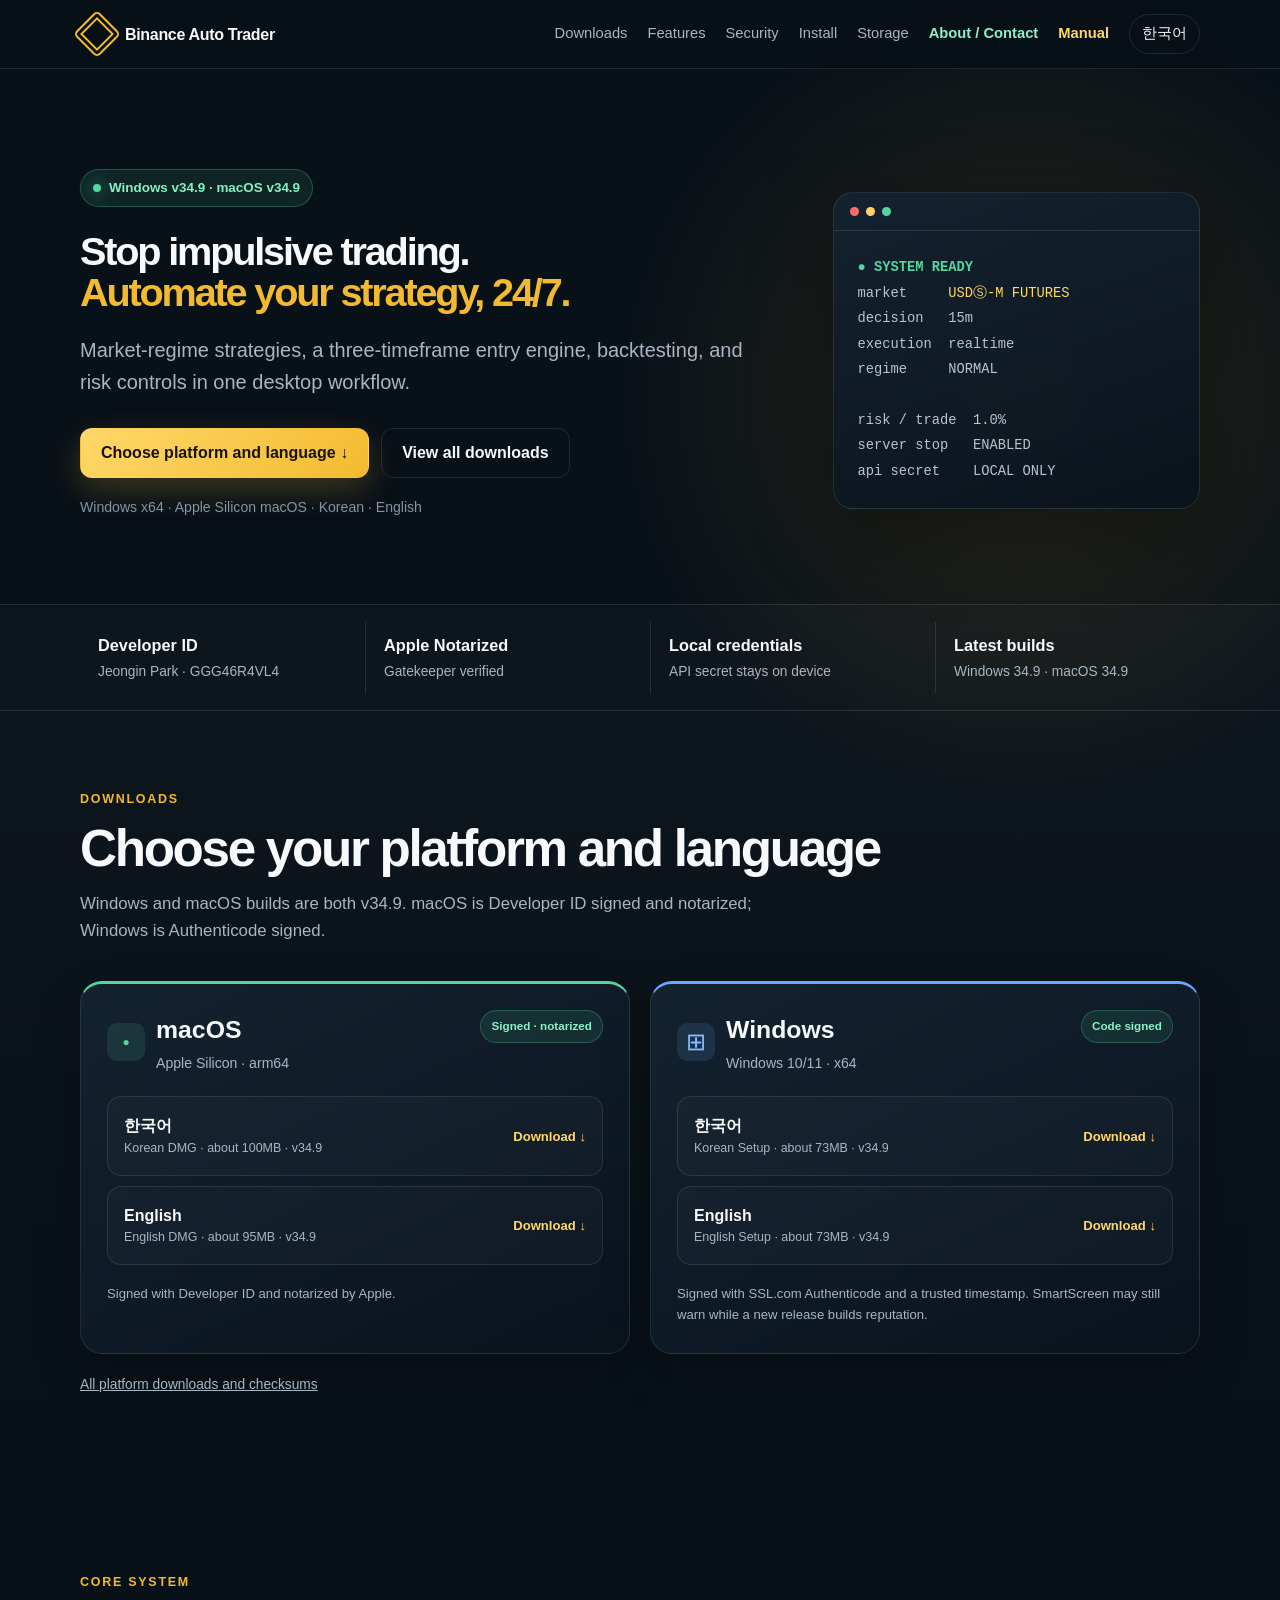
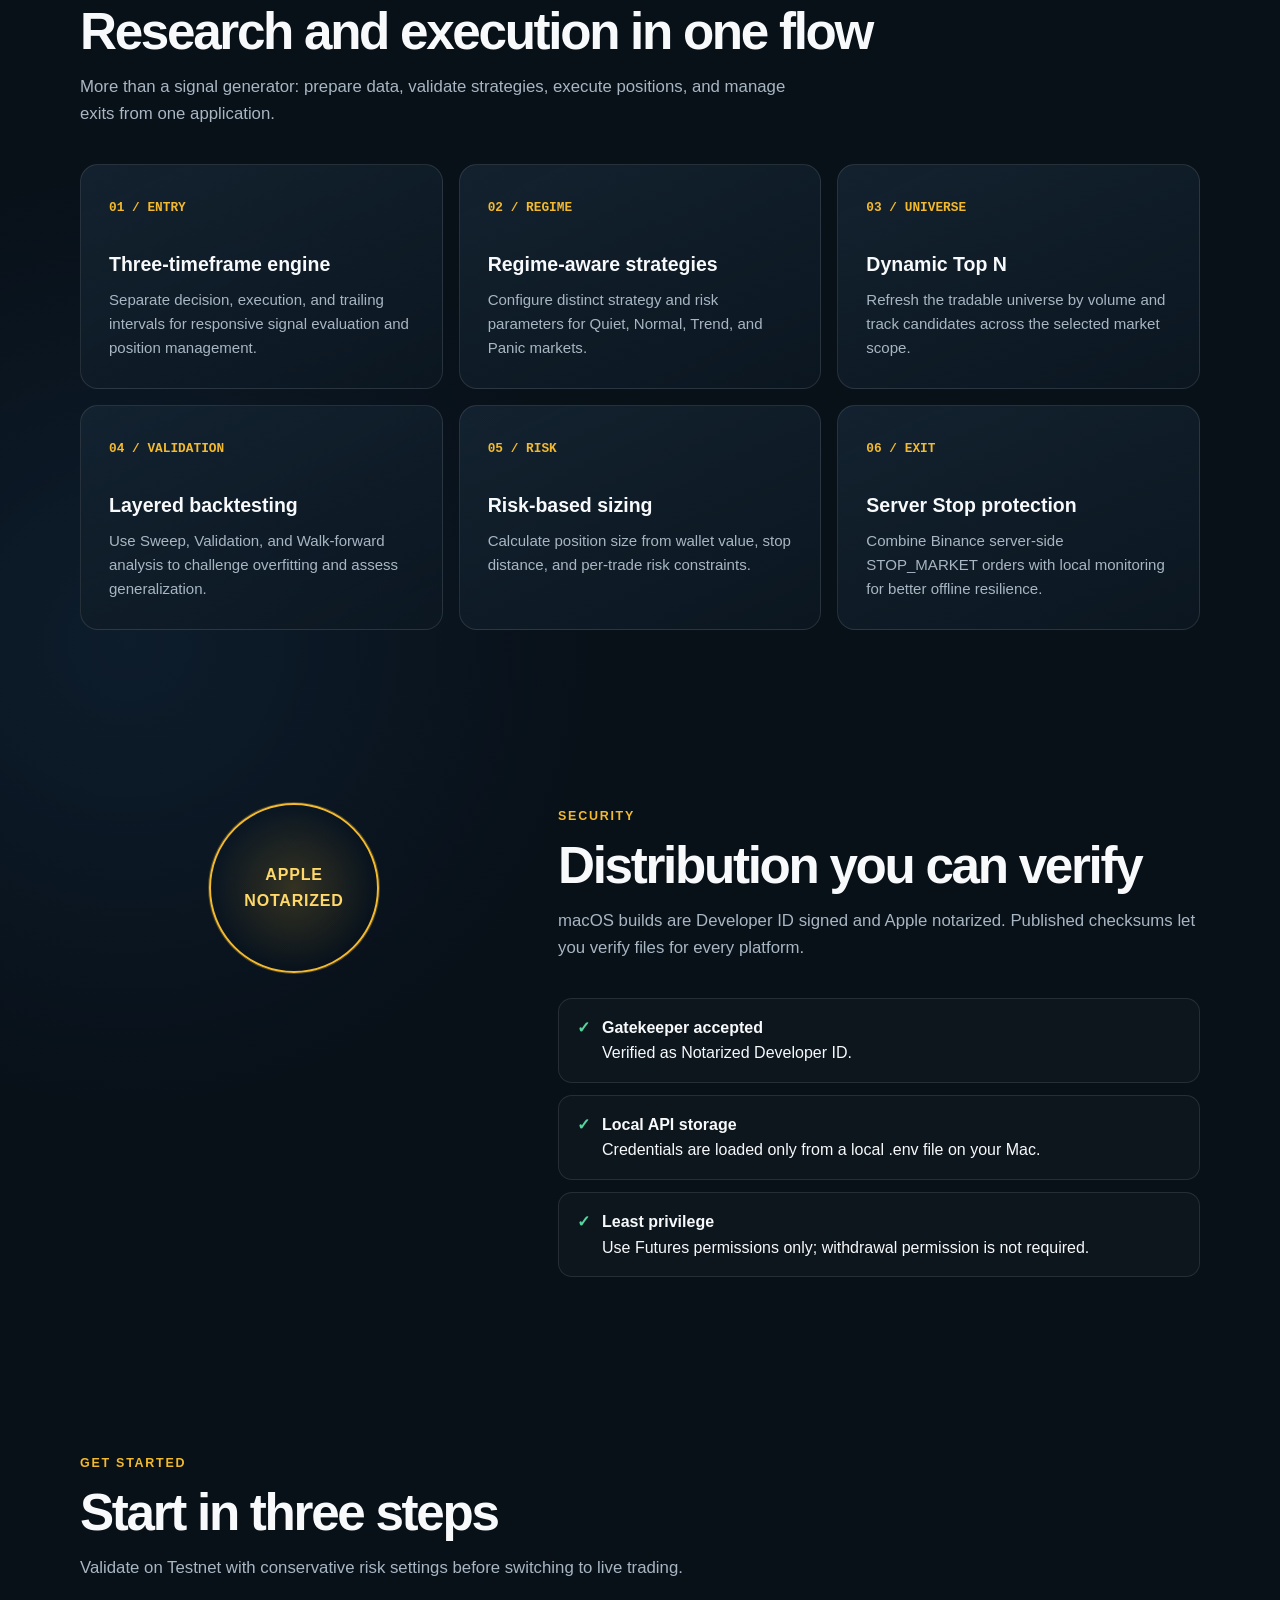
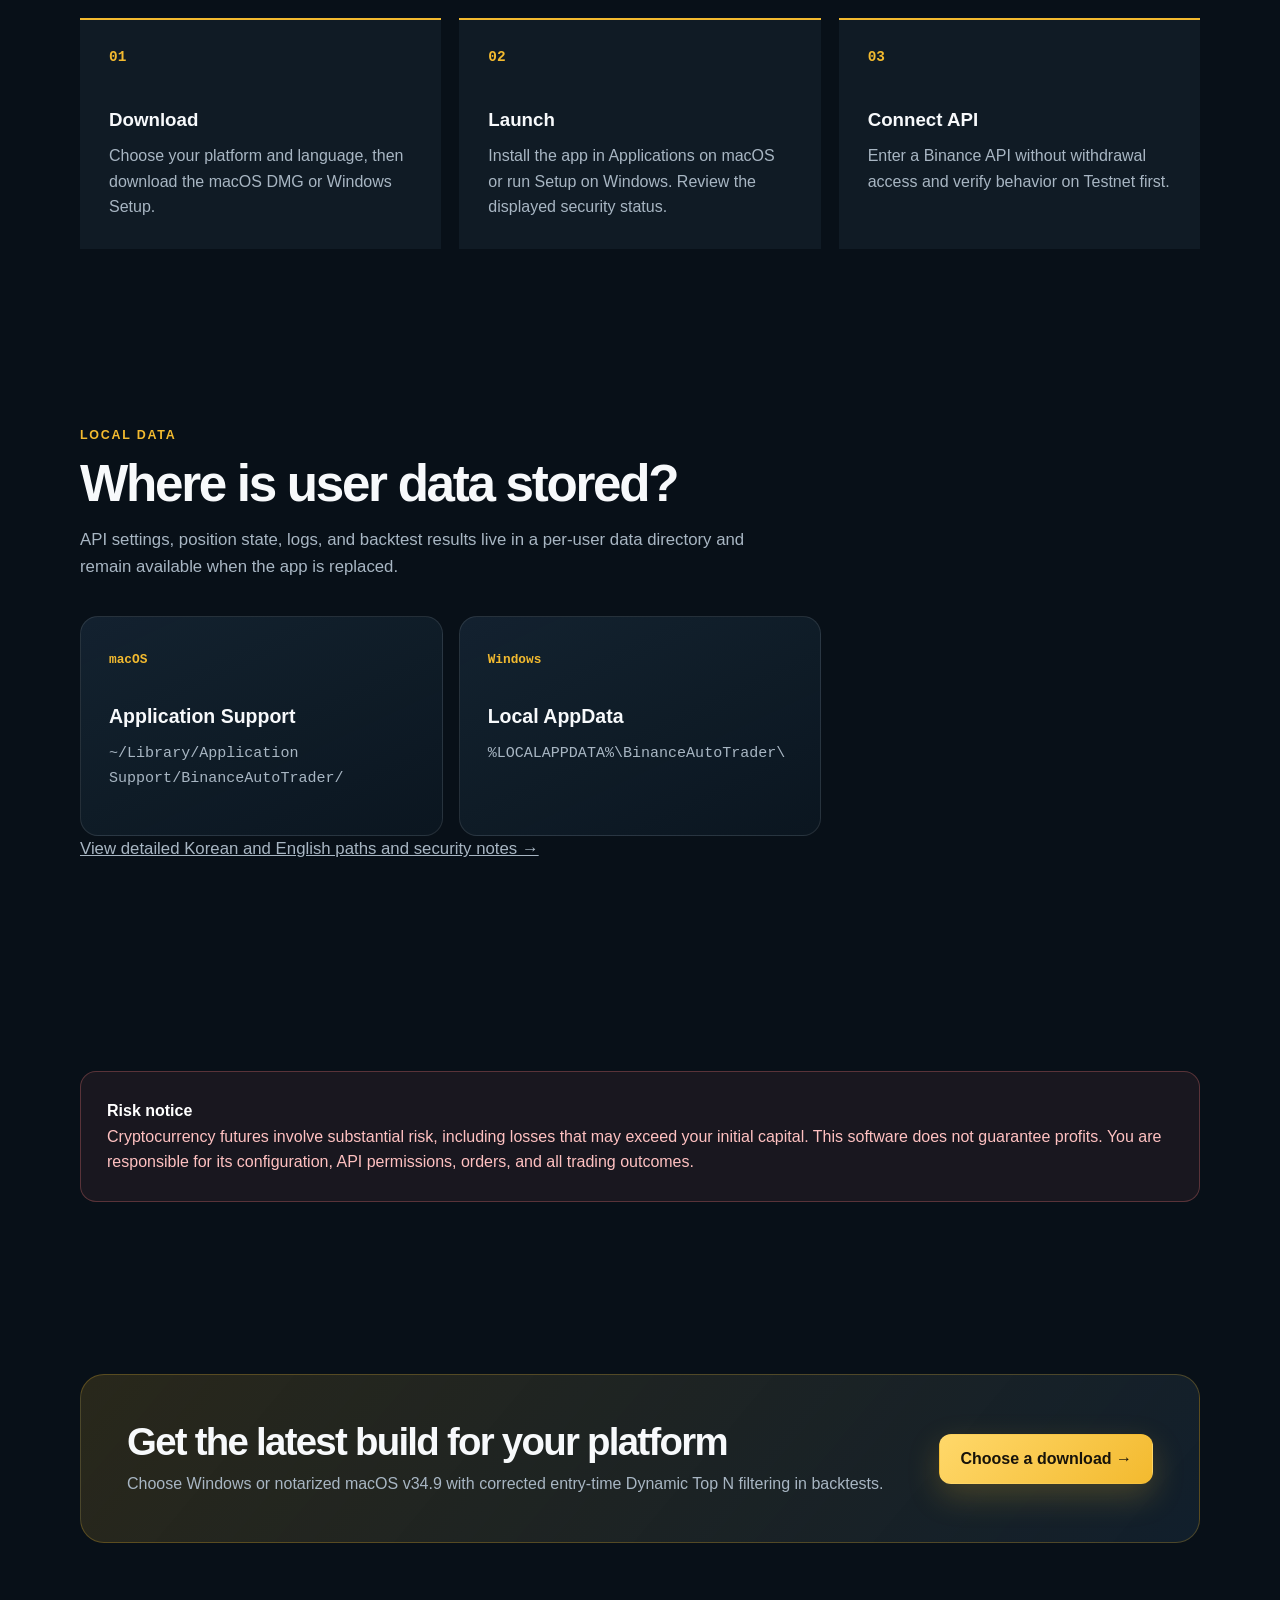
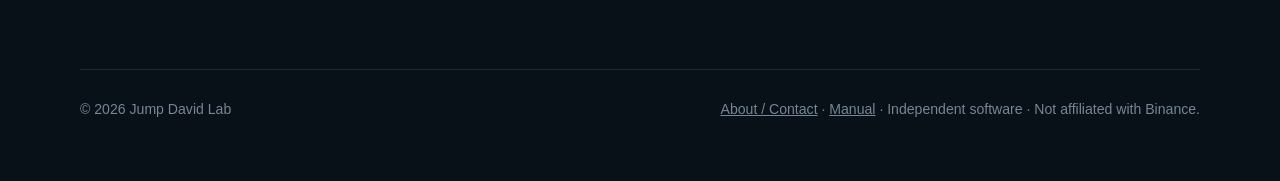
==== commit 88d22494: "Force status panel alignment refresh" ====
--- a/docs/index.html
+++ b/docs/index.html
@@ -10,7 +10,7 @@
   <link rel="alternate" hreflang="en" href="https://www.jumpdavidlab.com/">
   <link rel="alternate" hreflang="ko" href="https://www.jumpdavidlab.com/ko/">
   <link rel="alternate" hreflang="x-default" href="https://www.jumpdavidlab.com/">
-  <link rel="stylesheet" href="styles.css">
+  <link rel="stylesheet" href="styles.css?v=20260828-2">
 </head>
 <body>
   <nav class="nav" aria-label="Primary navigation"><div class="wrap nav-inner">
--- a/docs/styles.css
+++ b/docs/styles.css
@@ -54,7 +54,7 @@
 .button:hover { transform: translateY(-2px); border-color: rgba(255,255,255,.28); }
 .button.primary { background: linear-gradient(135deg, var(--gold-2), var(--gold)); color: #17130a; border-color: transparent; box-shadow: 0 12px 32px rgba(243,186,47,.22); }
 .meta { margin-top: 18px; color: #8494a3; font-size: .88rem; }
-.terminal { border: 1px solid var(--line); border-radius: 20px; background: linear-gradient(160deg, rgba(20,35,49,.95), rgba(10,19,28,.95)); box-shadow: var(--shadow); overflow: hidden; transform: rotate(1deg); }
+.terminal { border: 1px solid var(--line); border-radius: 20px; background: linear-gradient(160deg, rgba(20,35,49,.95), rgba(10,19,28,.95)); box-shadow: var(--shadow); overflow: hidden; transform: none; }
 .terminal-head { display: flex; align-items: center; gap: 7px; padding: 14px 16px; border-bottom: 1px solid var(--line); }
 .terminal-head i { width: 9px; height: 9px; border-radius: 50%; background: #526270; }
 .terminal-head i:first-child { background: #ff6b6b; }
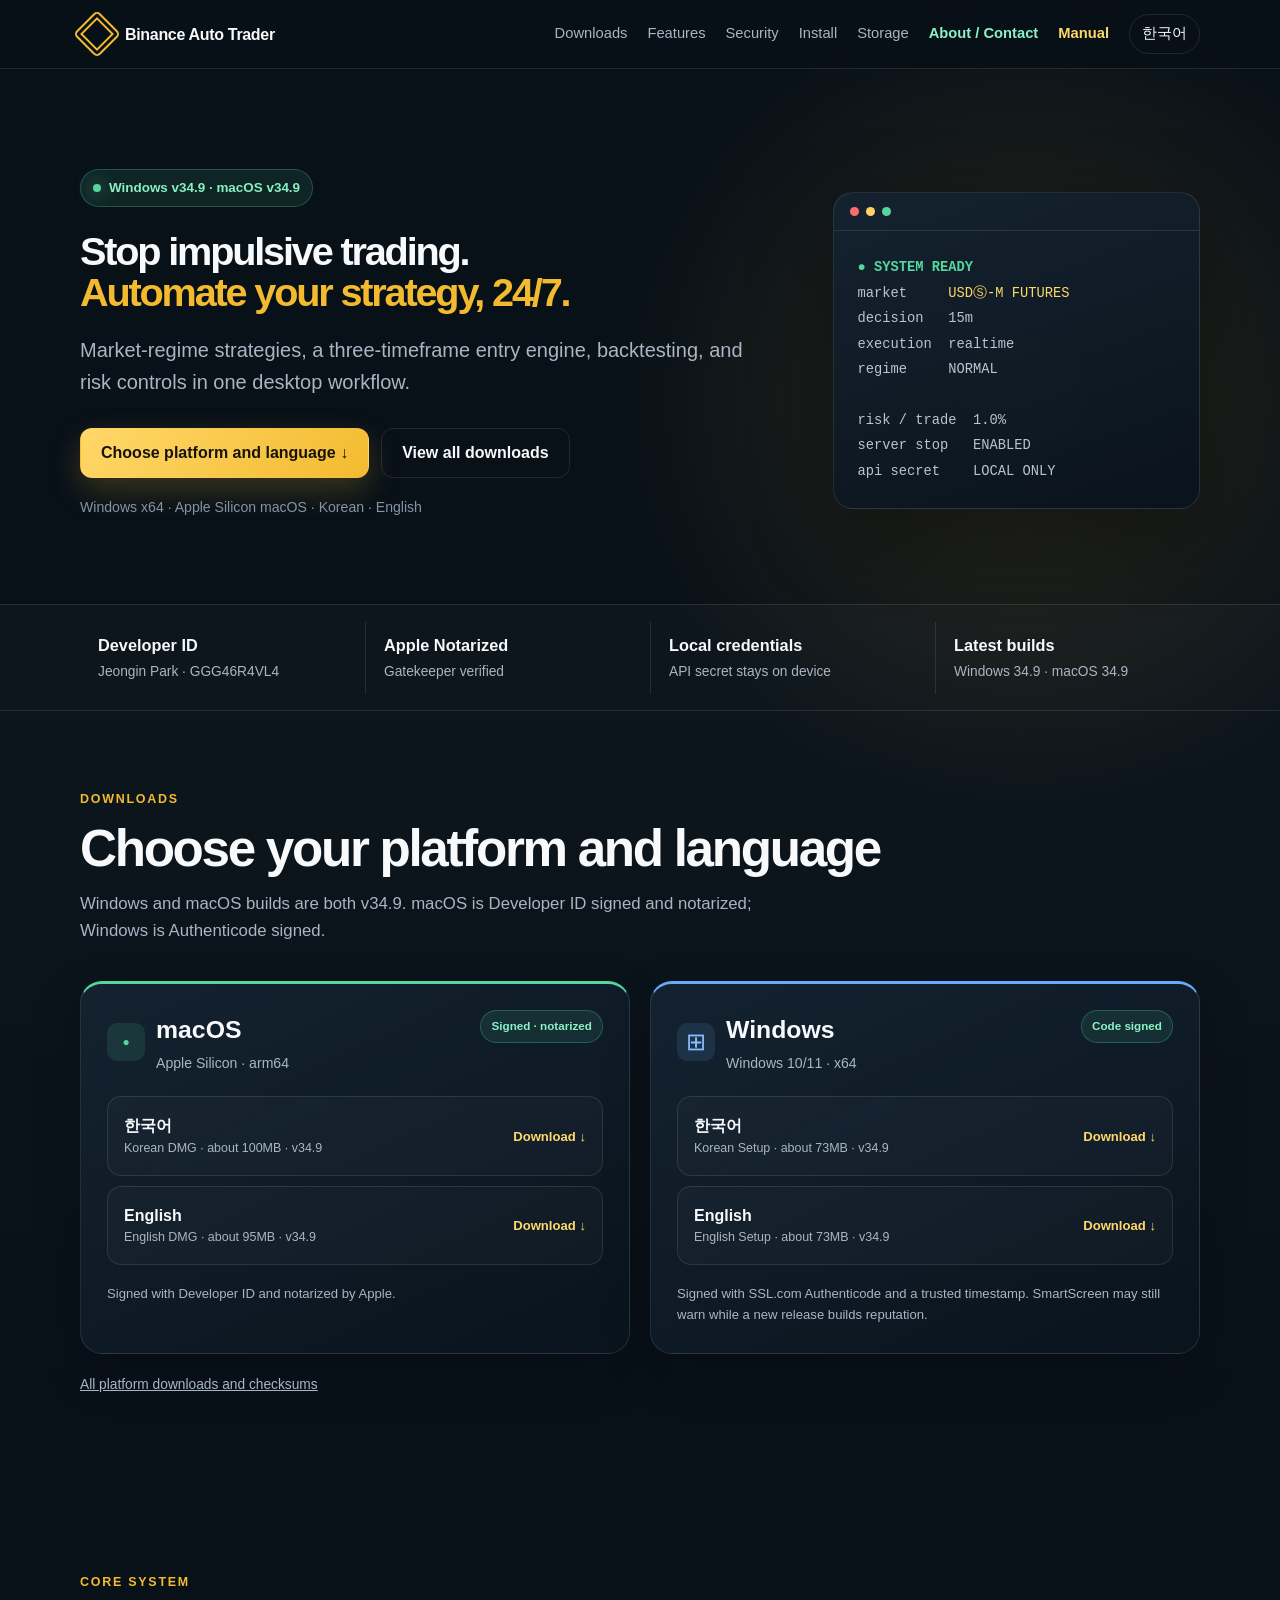
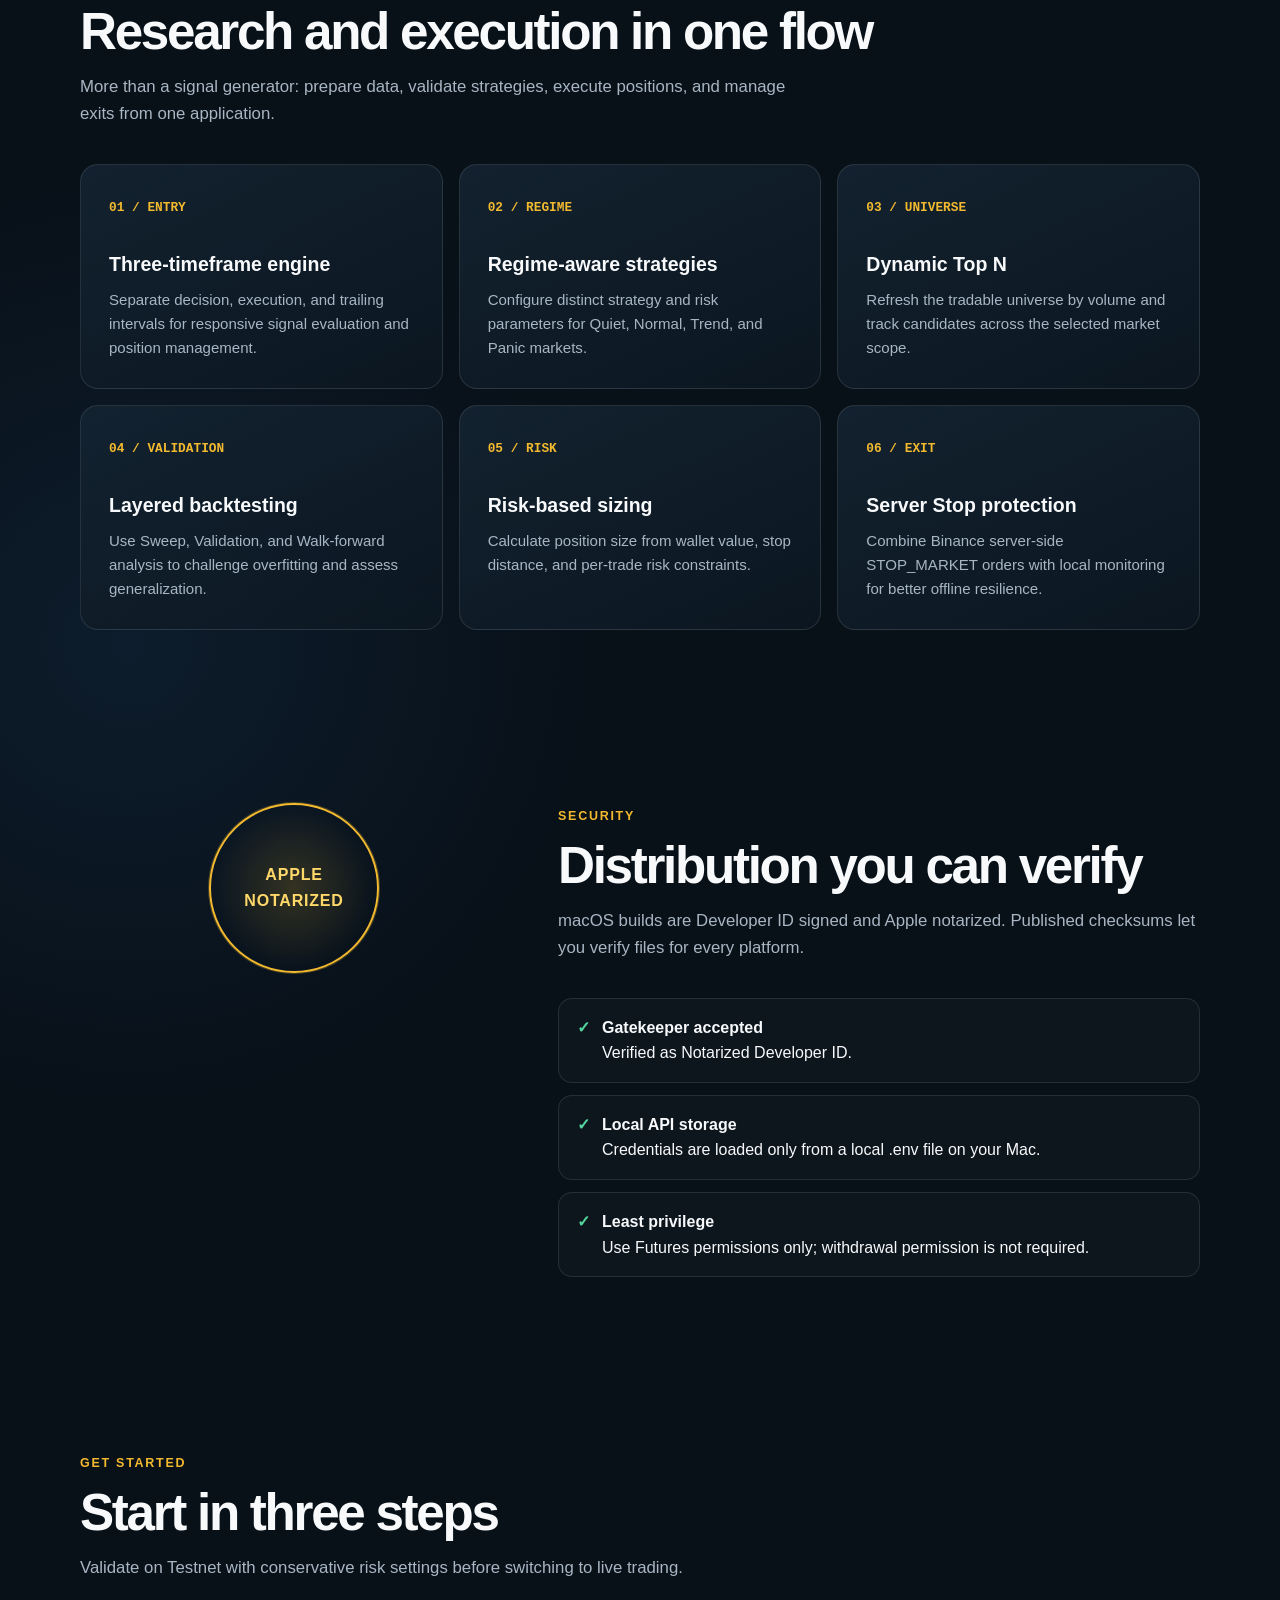
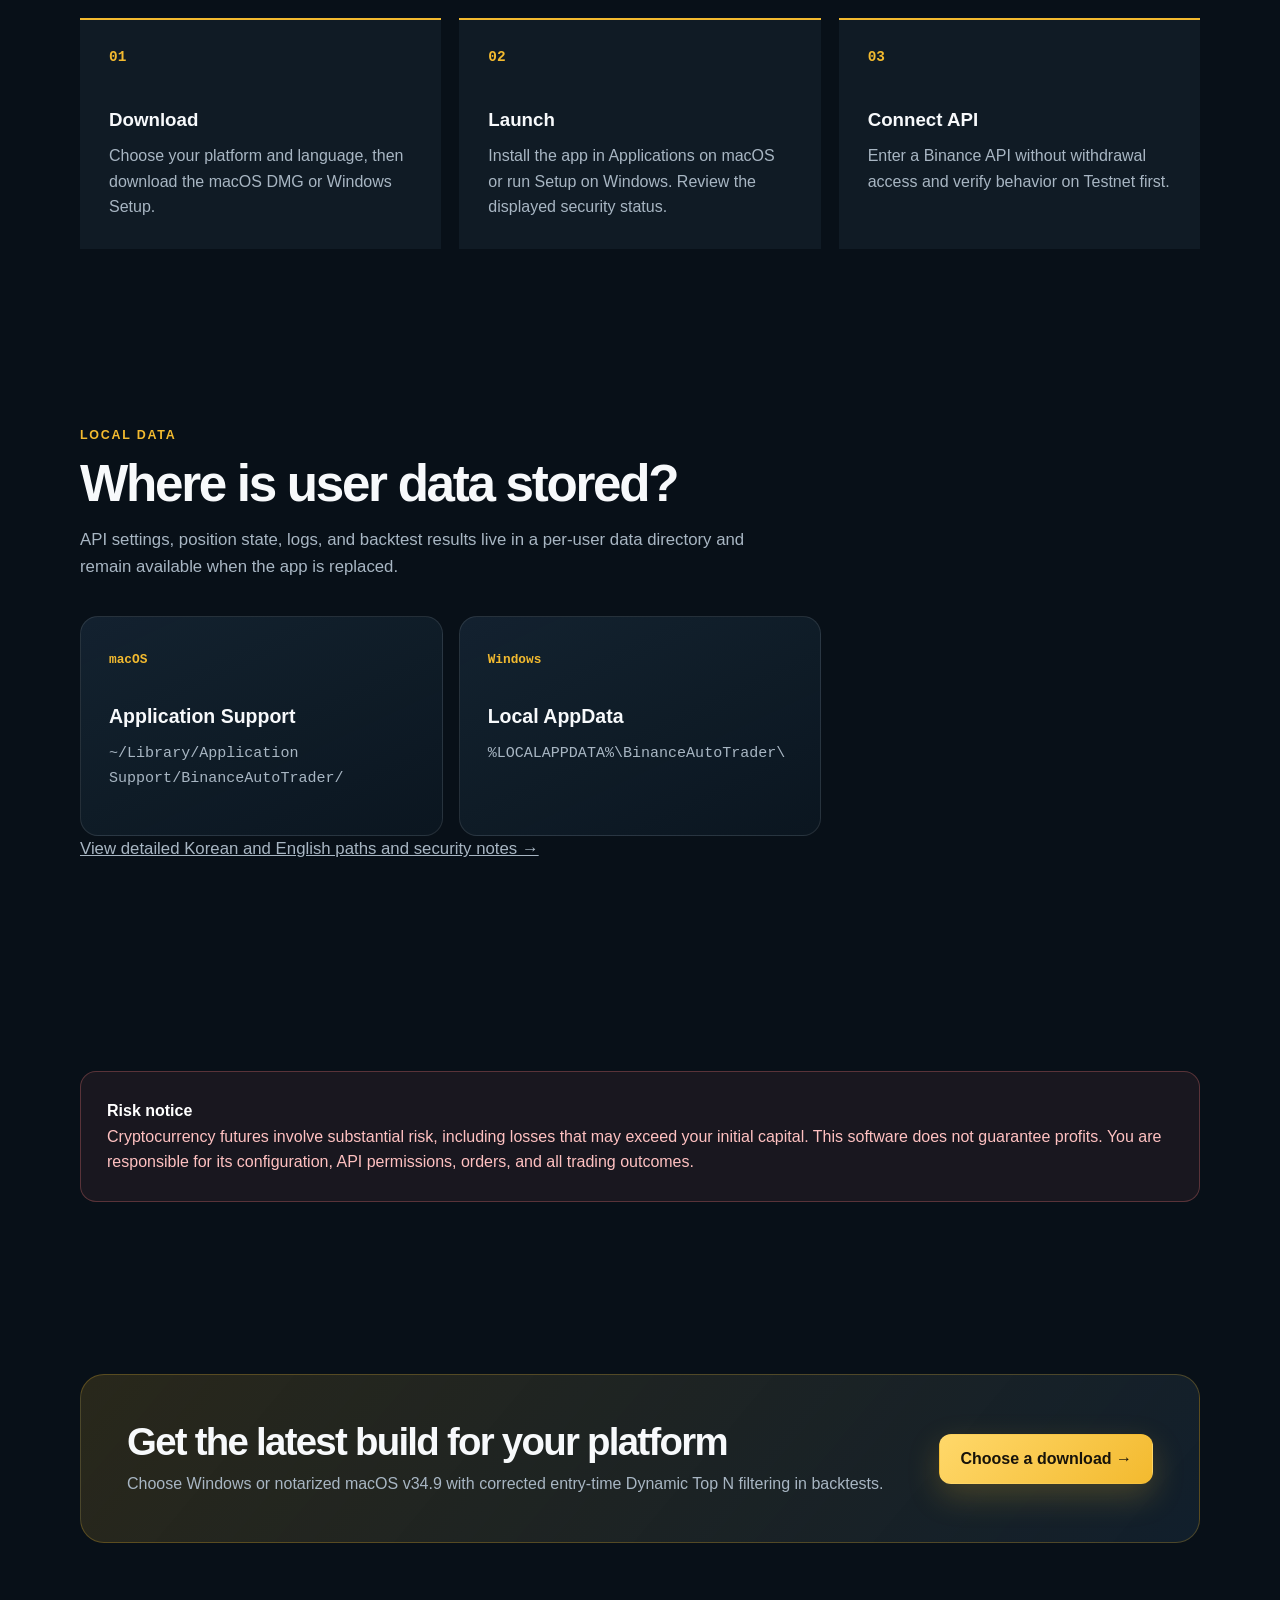
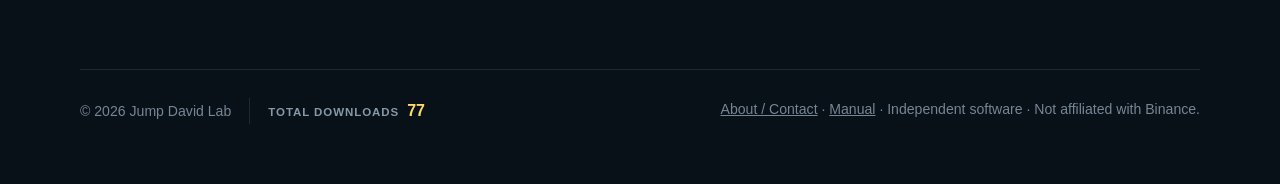
==== commit b1908cbf: "Show live release download total in footer" ====
--- a/docs/index.html
+++ b/docs/index.html
@@ -10,7 +10,8 @@
   <link rel="alternate" hreflang="en" href="https://www.jumpdavidlab.com/">
   <link rel="alternate" hreflang="ko" href="https://www.jumpdavidlab.com/ko/">
   <link rel="alternate" hreflang="x-default" href="https://www.jumpdavidlab.com/">
-  <link rel="stylesheet" href="styles.css?v=20260828-2">
+  <link rel="stylesheet" href="styles.css?v=20260828-3">
+  <script defer src="download-count.js?v=20260828-1"></script>
 </head>
 <body>
   <nav class="nav" aria-label="Primary navigation"><div class="wrap nav-inner">
@@ -78,5 +79,5 @@
     <section><div class="wrap"><div class="warning"><b>Risk notice</b><br>Cryptocurrency futures involve substantial risk, including losses that may exceed your initial capital. This software does not guarantee profits. You are responsible for its configuration, API permissions, orders, and all trading outcomes.</div></div></section>
     <section><div class="wrap cta"><div><h2>Get the latest build for your platform</h2><p>Choose Windows or notarized macOS v34.9 with corrected entry-time Dynamic Top N filtering in backtests.</p></div><a class="button primary" href="#downloads">Choose a download →</a></div></section>
   </main>
-  <footer><div class="wrap footer-inner"><span>© 2026 Jump David Lab</span><span><a href="about/">About / Contact</a> · <a href="manual/en/">Manual</a> · Independent software · Not affiliated with Binance.</span></div></footer>
+  <footer><div class="wrap footer-inner"><div class="footer-brand"><span>© 2026 Jump David Lab</span><span class="download-total"><span>Total Downloads</span><strong data-download-count aria-live="polite">77</strong></span></div><span class="footer-links"><a href="about/">About / Contact</a> · <a href="manual/en/">Manual</a> · Independent software · Not affiliated with Binance.</span></div></footer>
 </body></html>
--- a/docs/styles.css
+++ b/docs/styles.css
@@ -149,6 +149,10 @@
 .cta p { margin: 0; color: var(--muted); }
 footer { padding: 40px 0 60px; color: #768694; font-size: .88rem; }
 .footer-inner { display: flex; justify-content: space-between; gap: 20px; border-top: 1px solid var(--line); padding-top: 28px; }
+.footer-brand { display: flex; align-items: center; flex-wrap: wrap; gap: 14px 18px; }
+.download-total { display: inline-flex; align-items: baseline; gap: 8px; padding-left: 18px; border-left: 1px solid var(--line); color: #8798a7; font-size: .72rem; font-weight: 700; letter-spacing: .08em; text-transform: uppercase; white-space: nowrap; }
+.download-total strong { color: var(--gold-2); font-size: 1rem; letter-spacing: 0; }
+.footer-links { text-align: right; }
 @media (max-width: 820px) {
   .nav-links { gap: 10px; }
   .nav-links a:not(.lang):not(.manual-tab):not(.about-tab) { display: none; }
@@ -162,6 +166,7 @@
   .cards, .steps { grid-template-columns: 1fr; }
   .seal { max-width: 260px; }
   .cta, .footer-inner { align-items: flex-start; flex-direction: column; }
+  .footer-links { text-align: left; }
 }
 @media (max-width: 480px) {
   .wrap { width: min(100% - 26px, 1120px); }
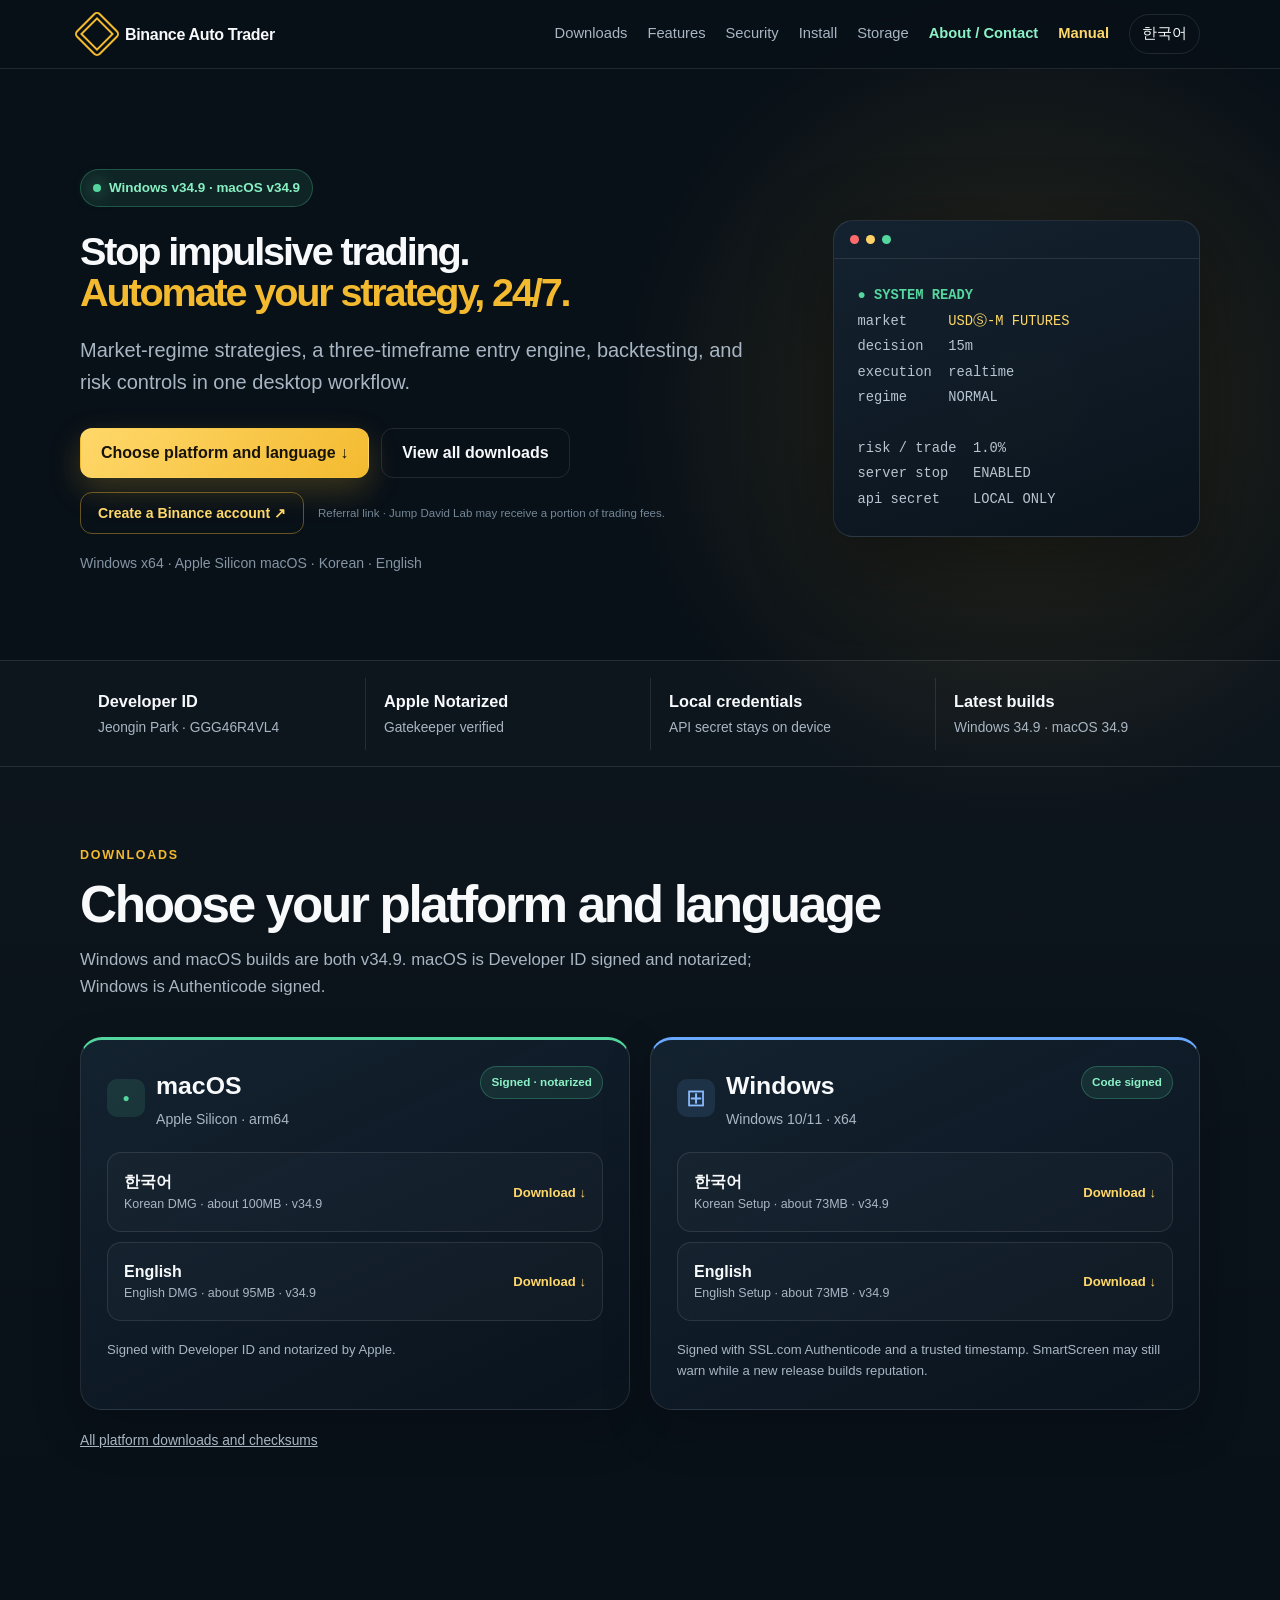
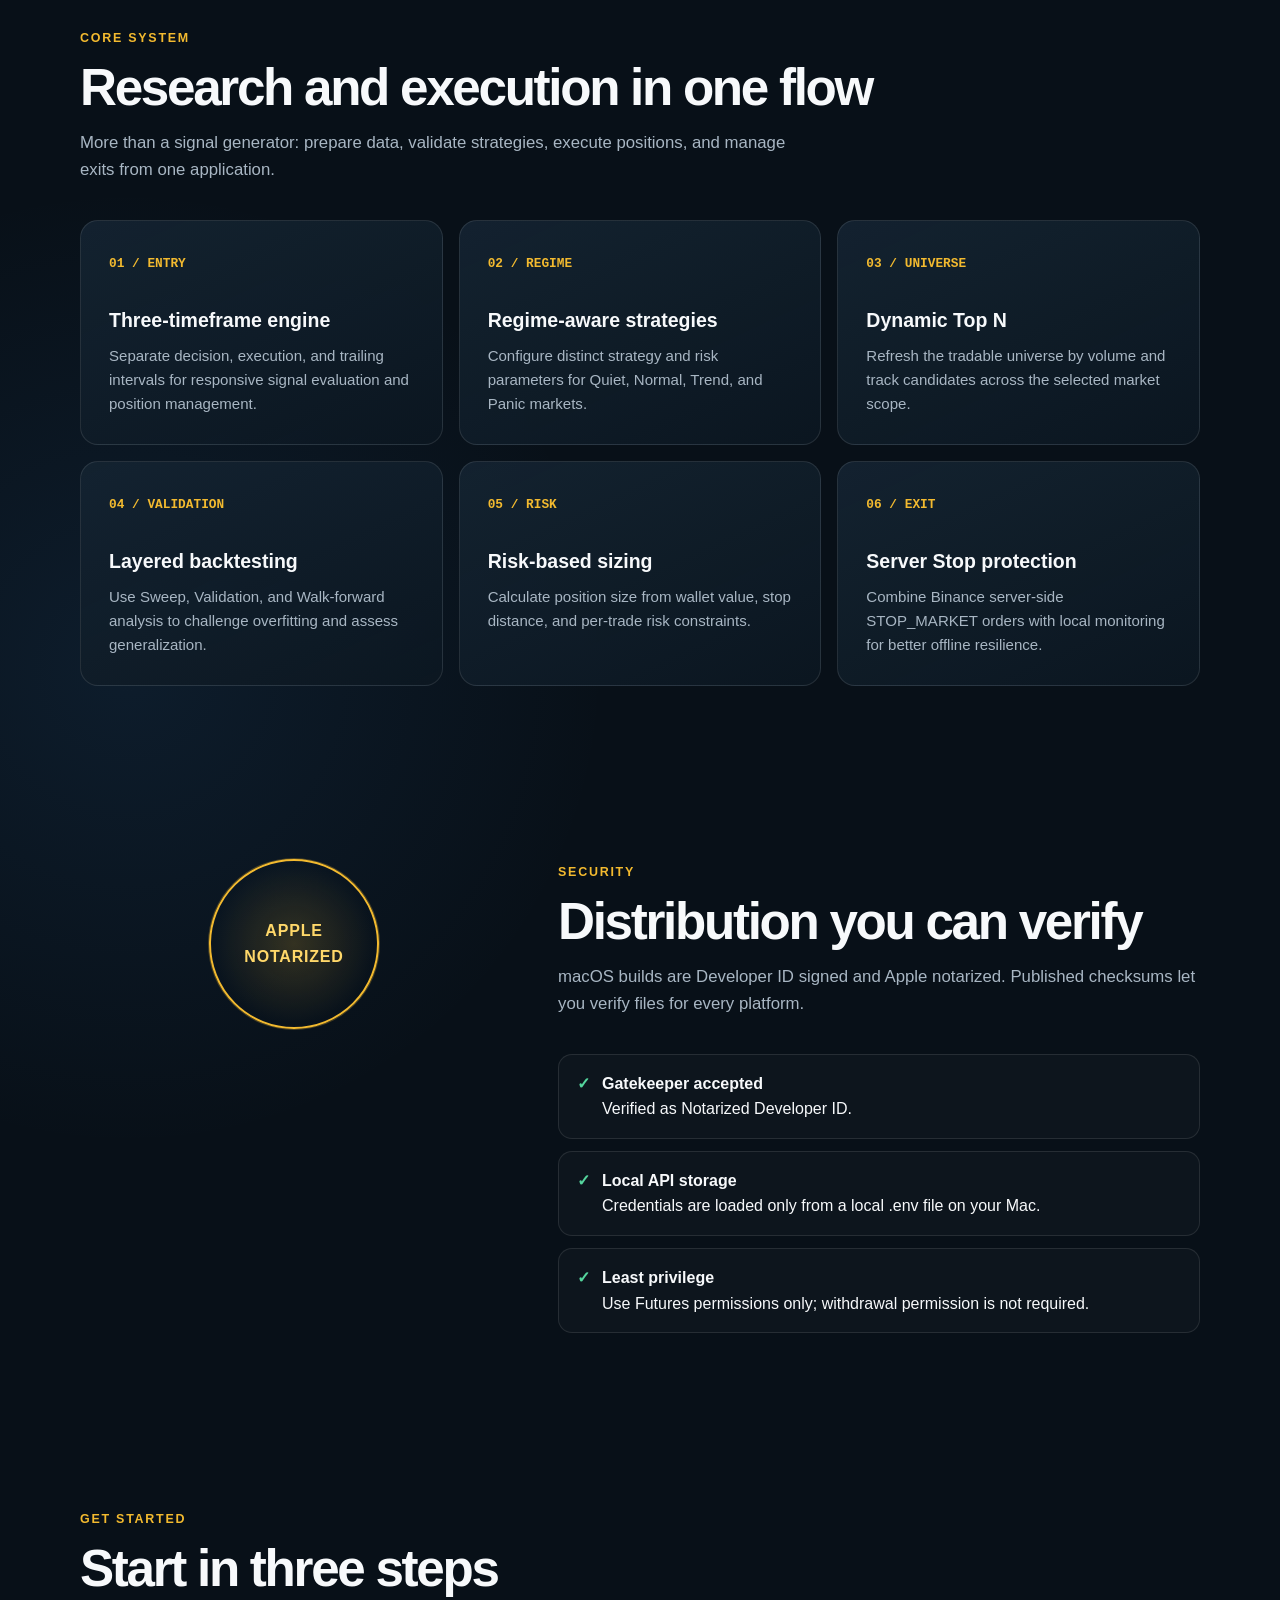
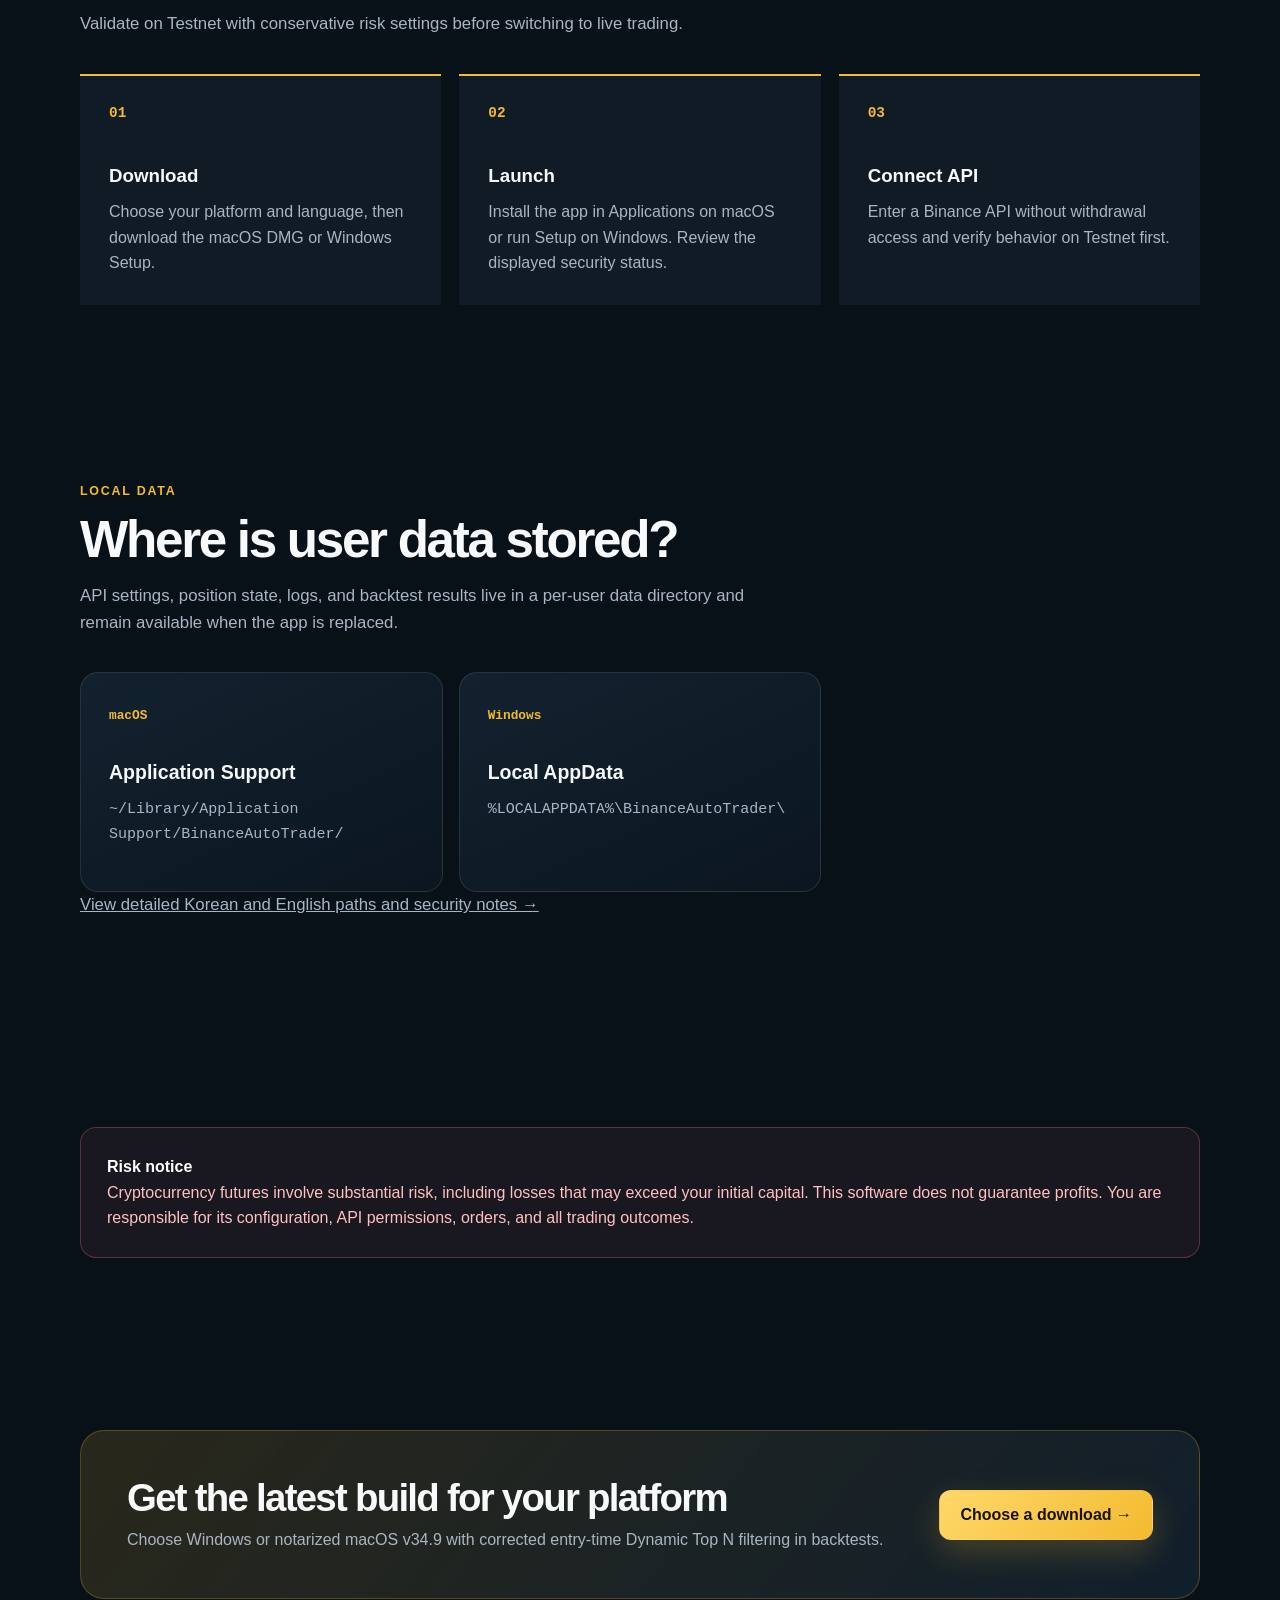
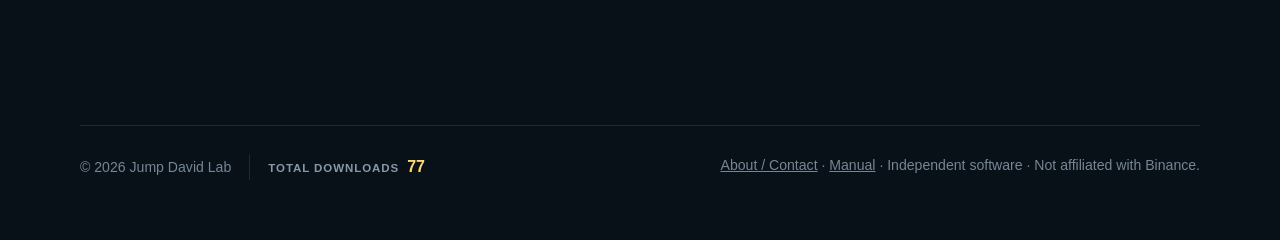
==== commit bc845ecc: "Add Binance referral link to homepage hero" ====
--- a/docs/index.html
+++ b/docs/index.html
@@ -10,7 +10,7 @@
   <link rel="alternate" hreflang="en" href="https://www.jumpdavidlab.com/">
   <link rel="alternate" hreflang="ko" href="https://www.jumpdavidlab.com/ko/">
   <link rel="alternate" hreflang="x-default" href="https://www.jumpdavidlab.com/">
-  <link rel="stylesheet" href="styles.css?v=20260828-3">
+  <link rel="stylesheet" href="styles.css?v=20260829-1">
   <script defer src="download-count.js?v=20260828-1"></script>
 </head>
 <body>
@@ -28,6 +28,7 @@
           <a class="button primary" href="#downloads">Choose platform and language ↓</a>
           <a class="button" href="https://github.com/jump-david/binance-auto-trader/releases/latest">View all downloads</a>
         </div>
+        <div class="referral-action"><a class="button referral" href="https://accounts.binance.com/en/register?ref=JUMPDAVID" target="_blank" rel="sponsored noopener noreferrer">Create a Binance account ↗</a><span>Referral link · Jump David Lab may receive a portion of trading fees.</span></div>
         <p class="meta">Windows x64 · Apple Silicon macOS · Korean · English</p>
       </div>
       <div class="terminal" aria-label="Example automated trading status">
--- a/docs/styles.css
+++ b/docs/styles.css
@@ -53,6 +53,9 @@
 .button { display: inline-flex; align-items: center; justify-content: center; gap: 9px; min-height: 50px; padding: 0 20px; border-radius: 12px; border: 1px solid var(--line); text-decoration: none; font-weight: 800; transition: transform .18s ease, border-color .18s ease; }
 .button:hover { transform: translateY(-2px); border-color: rgba(255,255,255,.28); }
 .button.primary { background: linear-gradient(135deg, var(--gold-2), var(--gold)); color: #17130a; border-color: transparent; box-shadow: 0 12px 32px rgba(243,186,47,.22); }
+.referral-action { display: flex; align-items: center; flex-wrap: wrap; gap: 10px 14px; margin-top: 14px; }
+.button.referral { min-height: 42px; padding: 0 17px; border-color: rgba(243,186,47,.4); color: var(--gold-2); font-size: .88rem; }
+.referral-action > span { max-width: 390px; color: #758797; font-size: .72rem; line-height: 1.45; }
 .meta { margin-top: 18px; color: #8494a3; font-size: .88rem; }
 .terminal { border: 1px solid var(--line); border-radius: 20px; background: linear-gradient(160deg, rgba(20,35,49,.95), rgba(10,19,28,.95)); box-shadow: var(--shadow); overflow: hidden; transform: none; }
 .terminal-head { display: flex; align-items: center; gap: 7px; padding: 14px 16px; border-bottom: 1px solid var(--line); }
@@ -175,6 +178,8 @@
   .brand span:last-child { display: none; }
   h1 { font-size: clamp(1rem, 4.9vw, 1.5rem); }
   .actions .button { width: 100%; }
+  .referral-action { align-items: flex-start; flex-direction: column; }
+  .button.referral { width: 100%; }
   .platform-heading { display: grid; }
   .status-badge { justify-self: start; }
   .download-option { align-items: flex-start; flex-direction: column; gap: 8px; }
